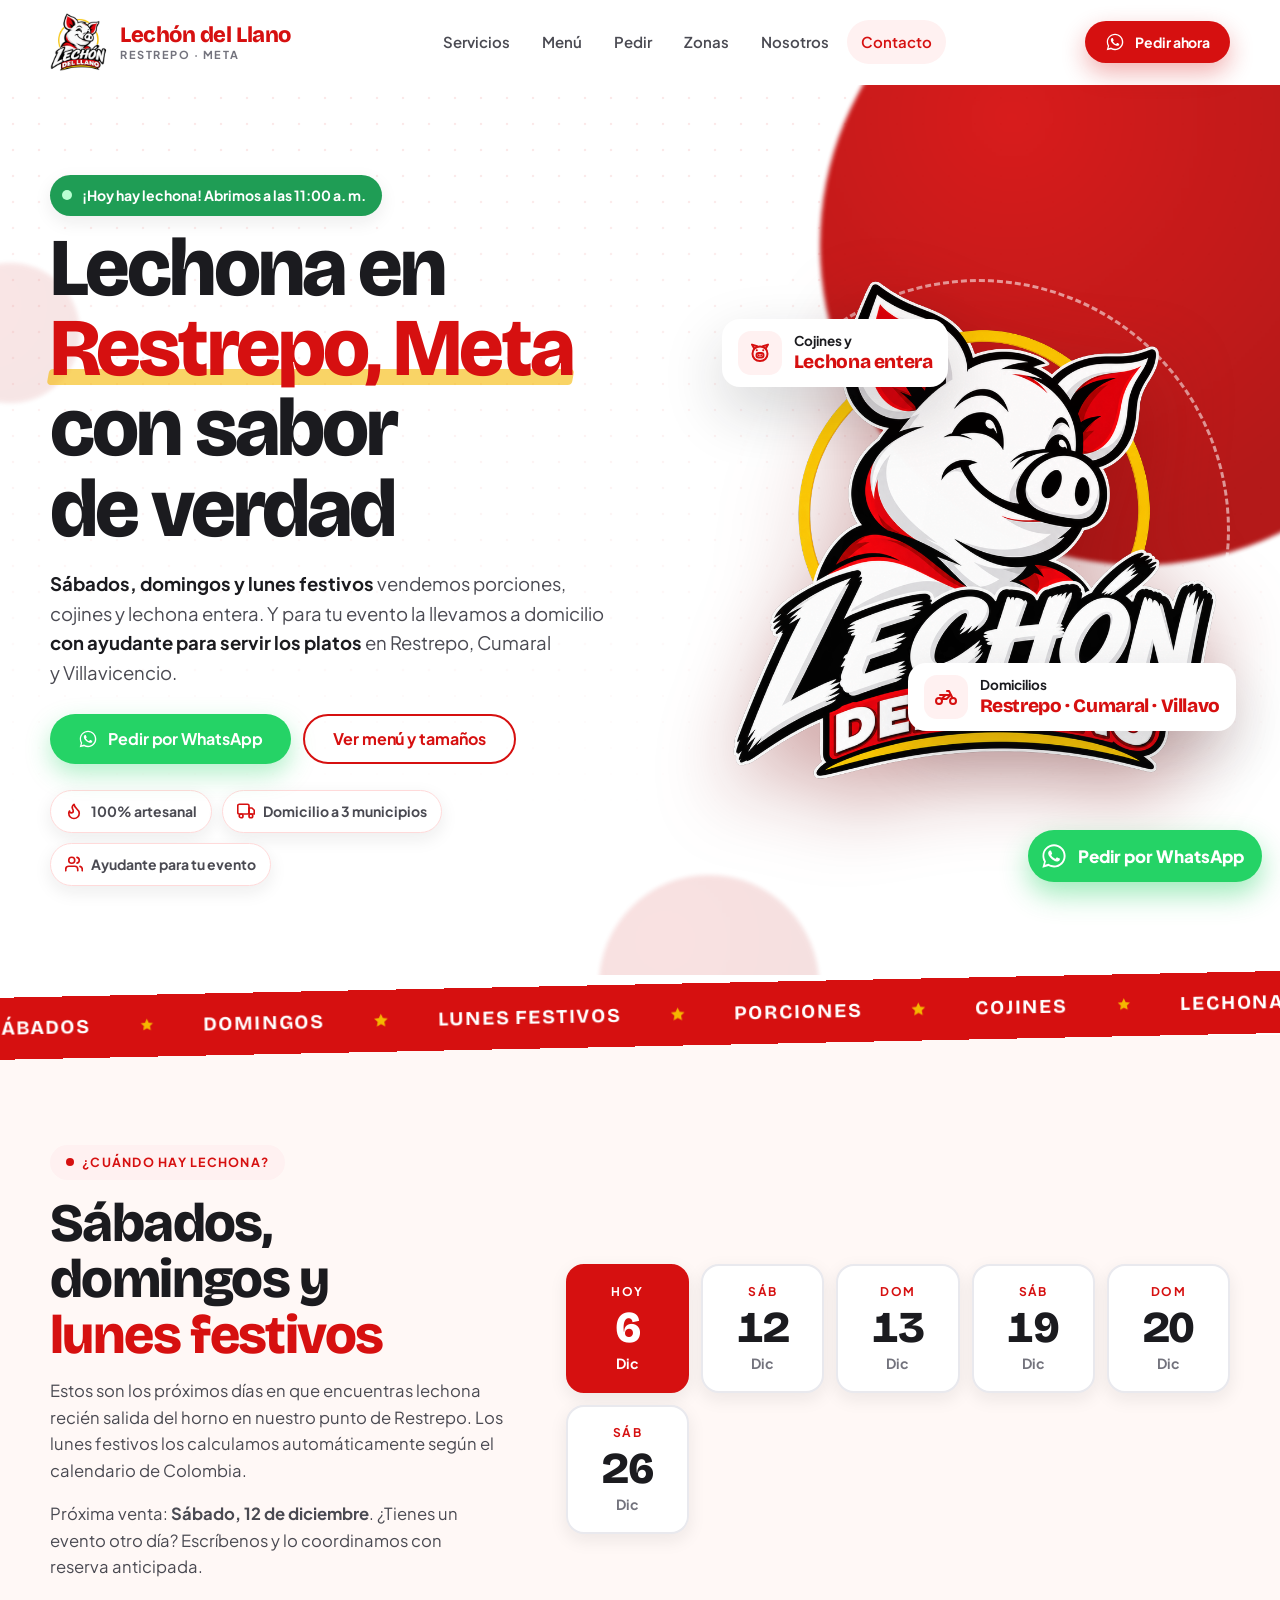
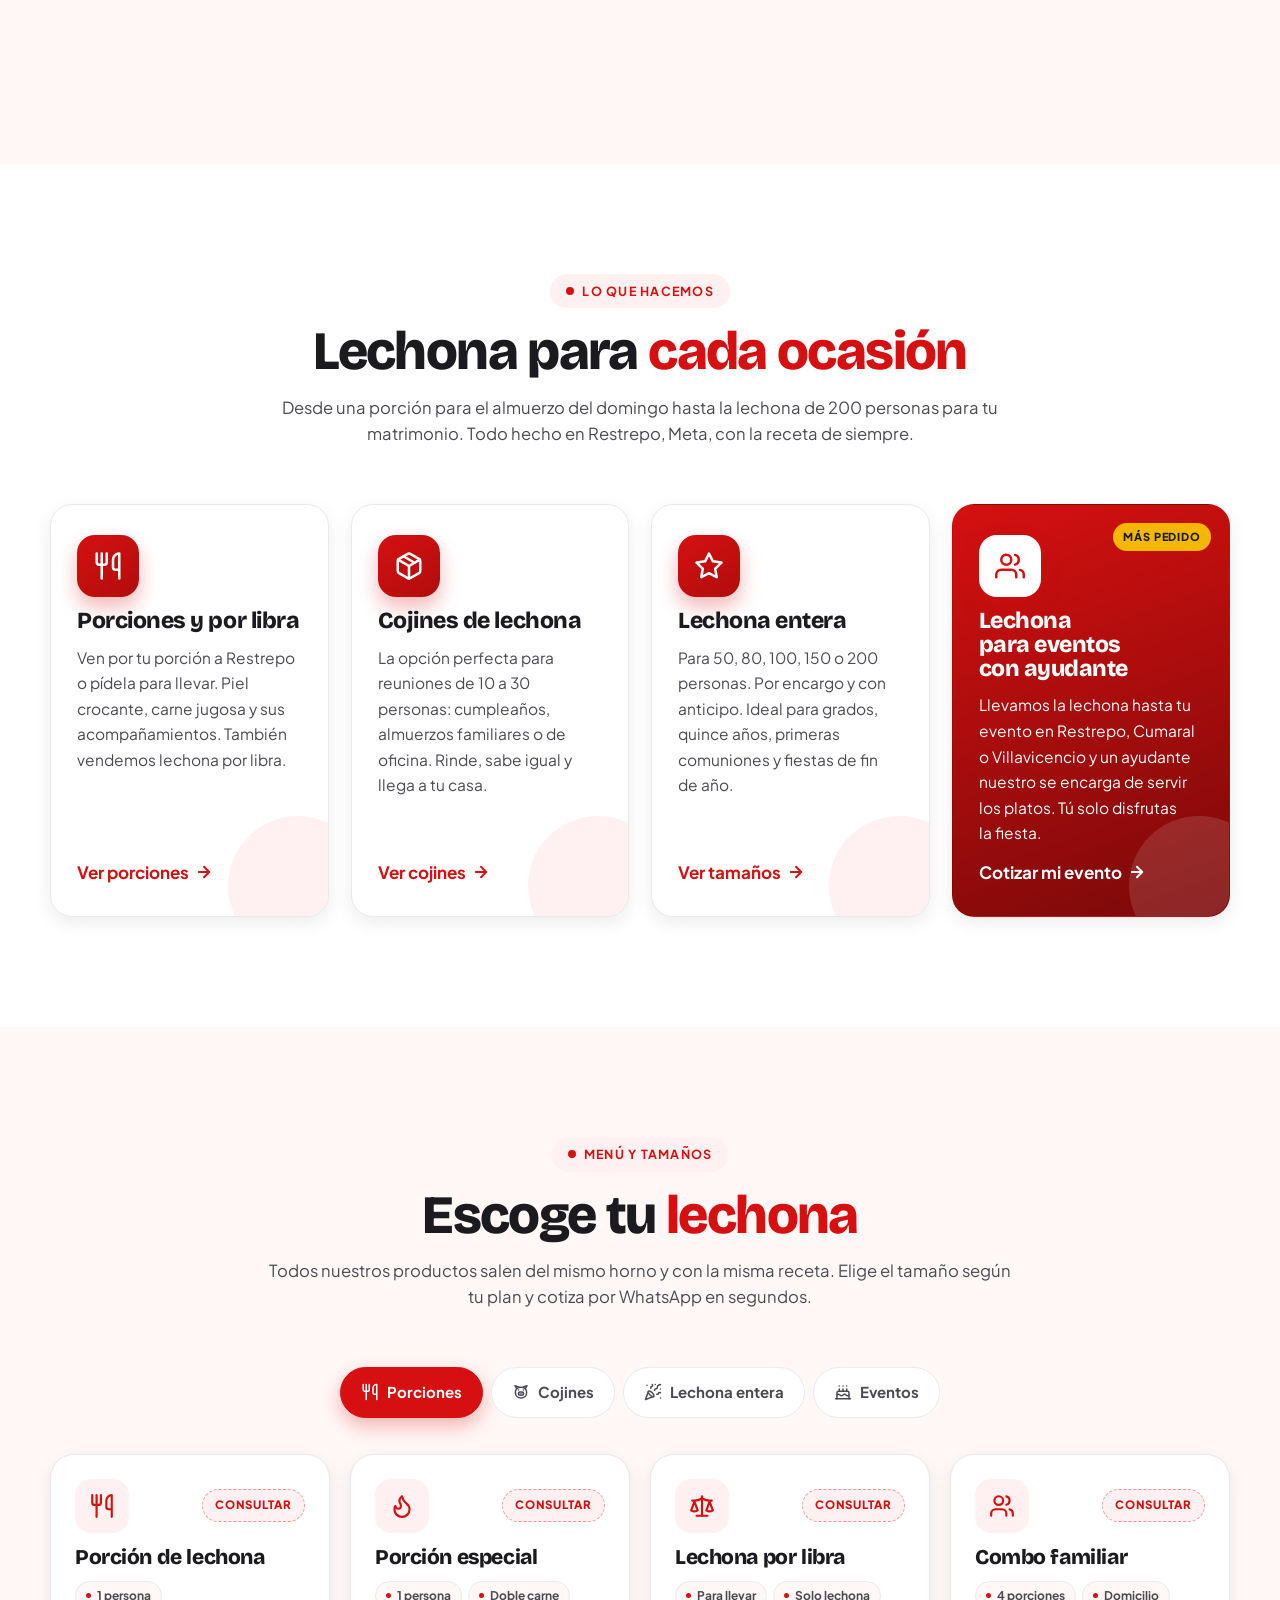
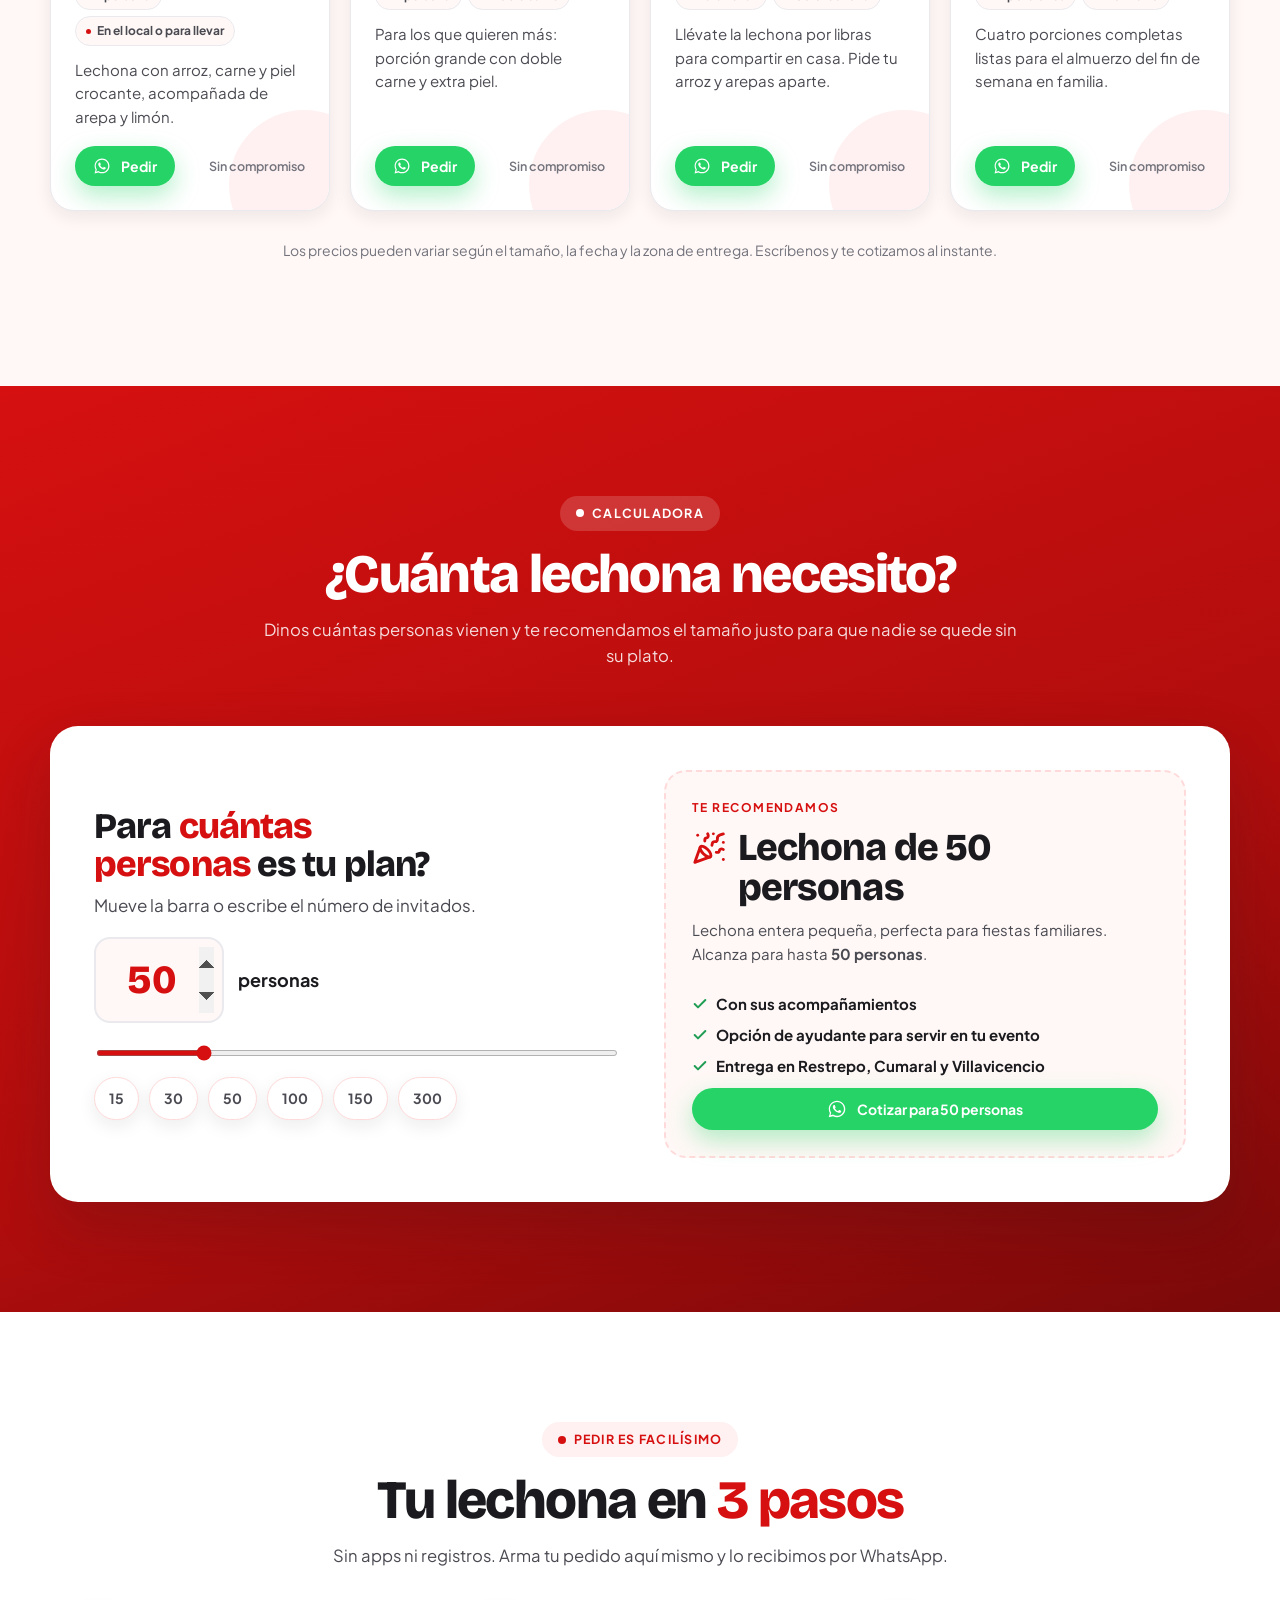
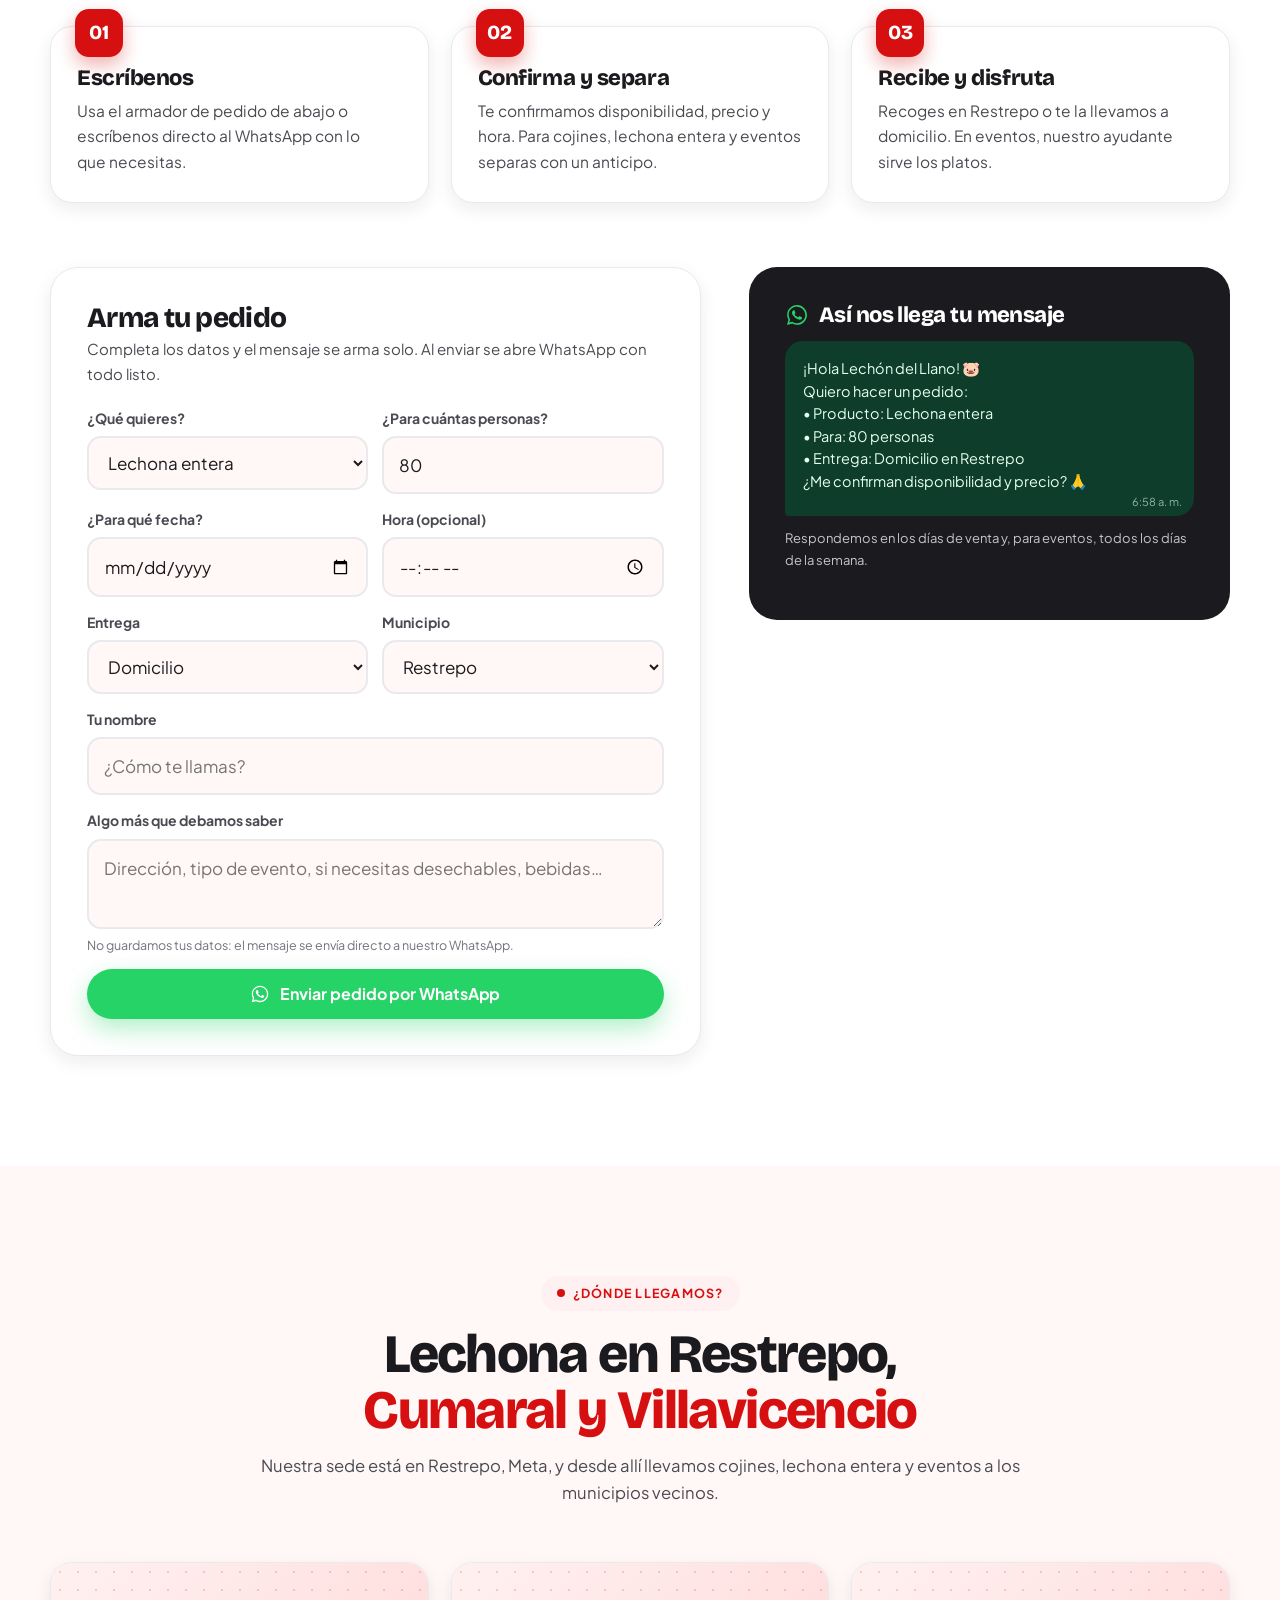
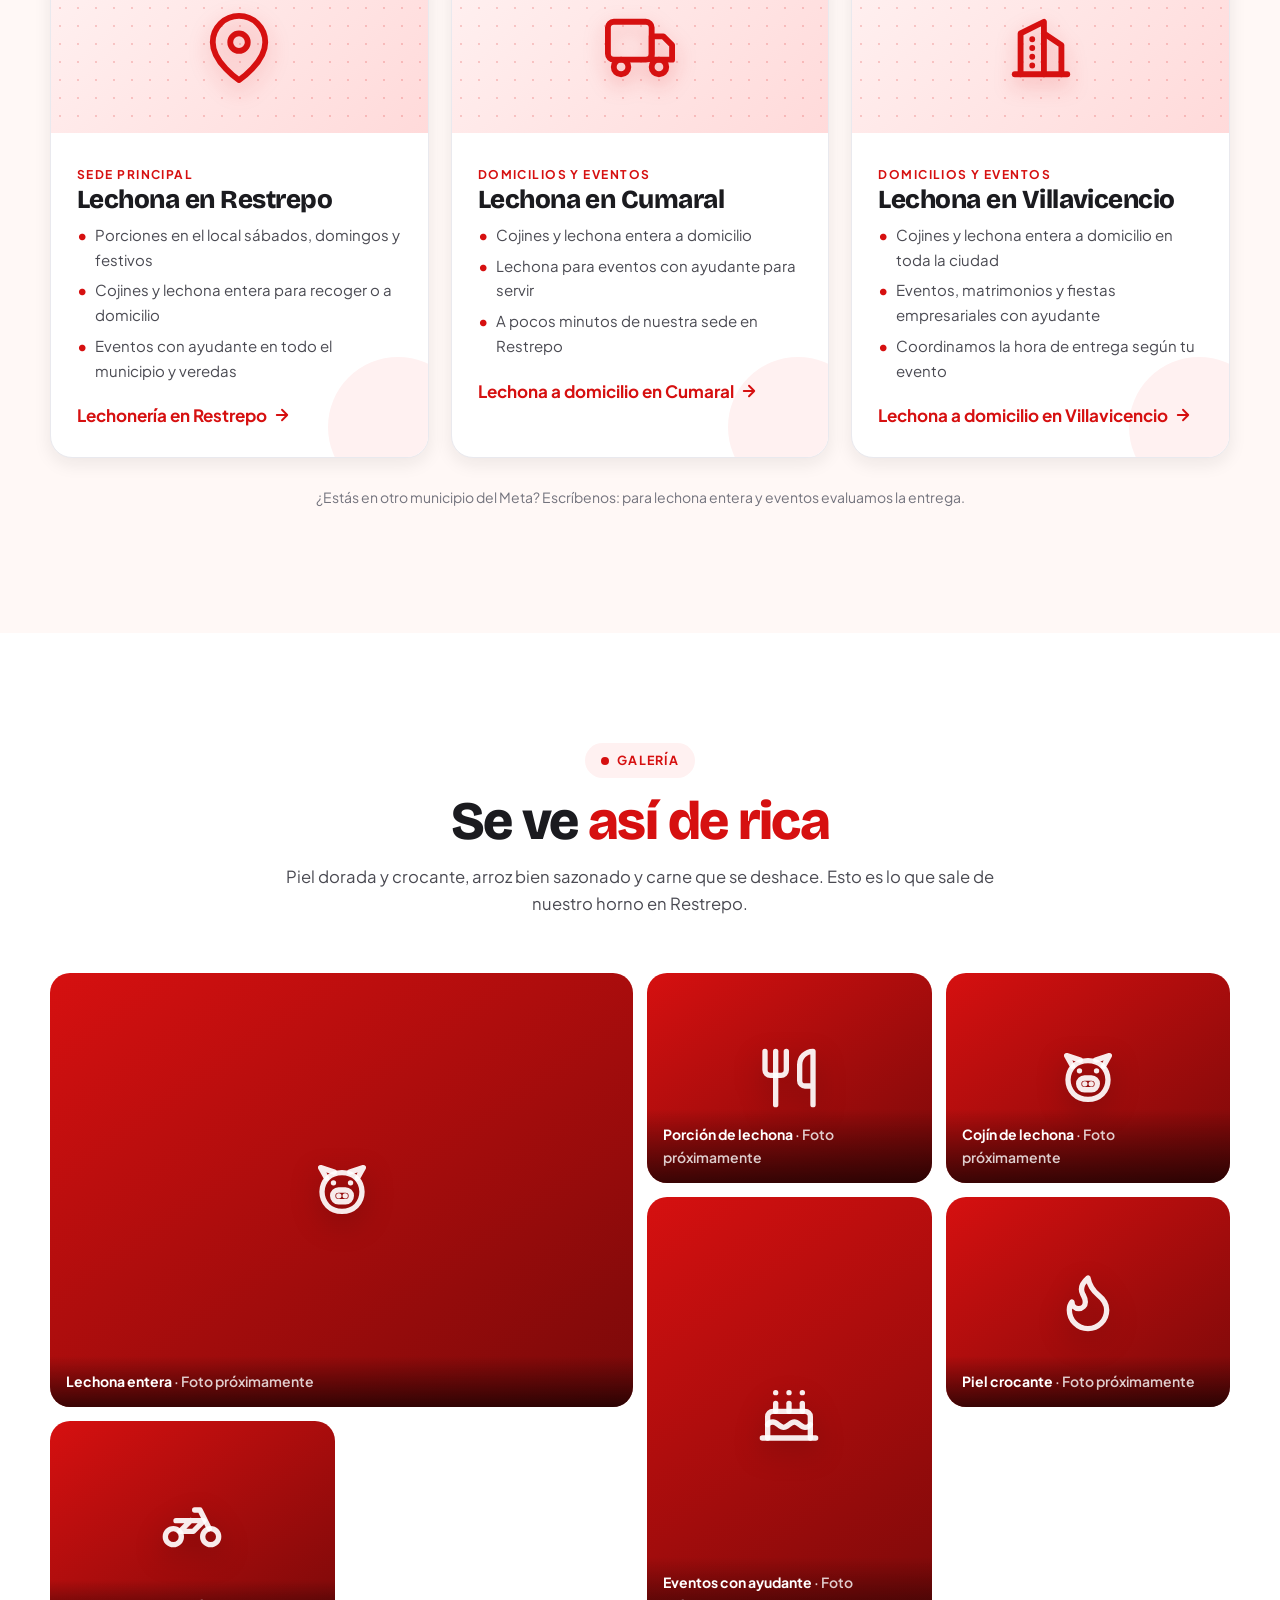
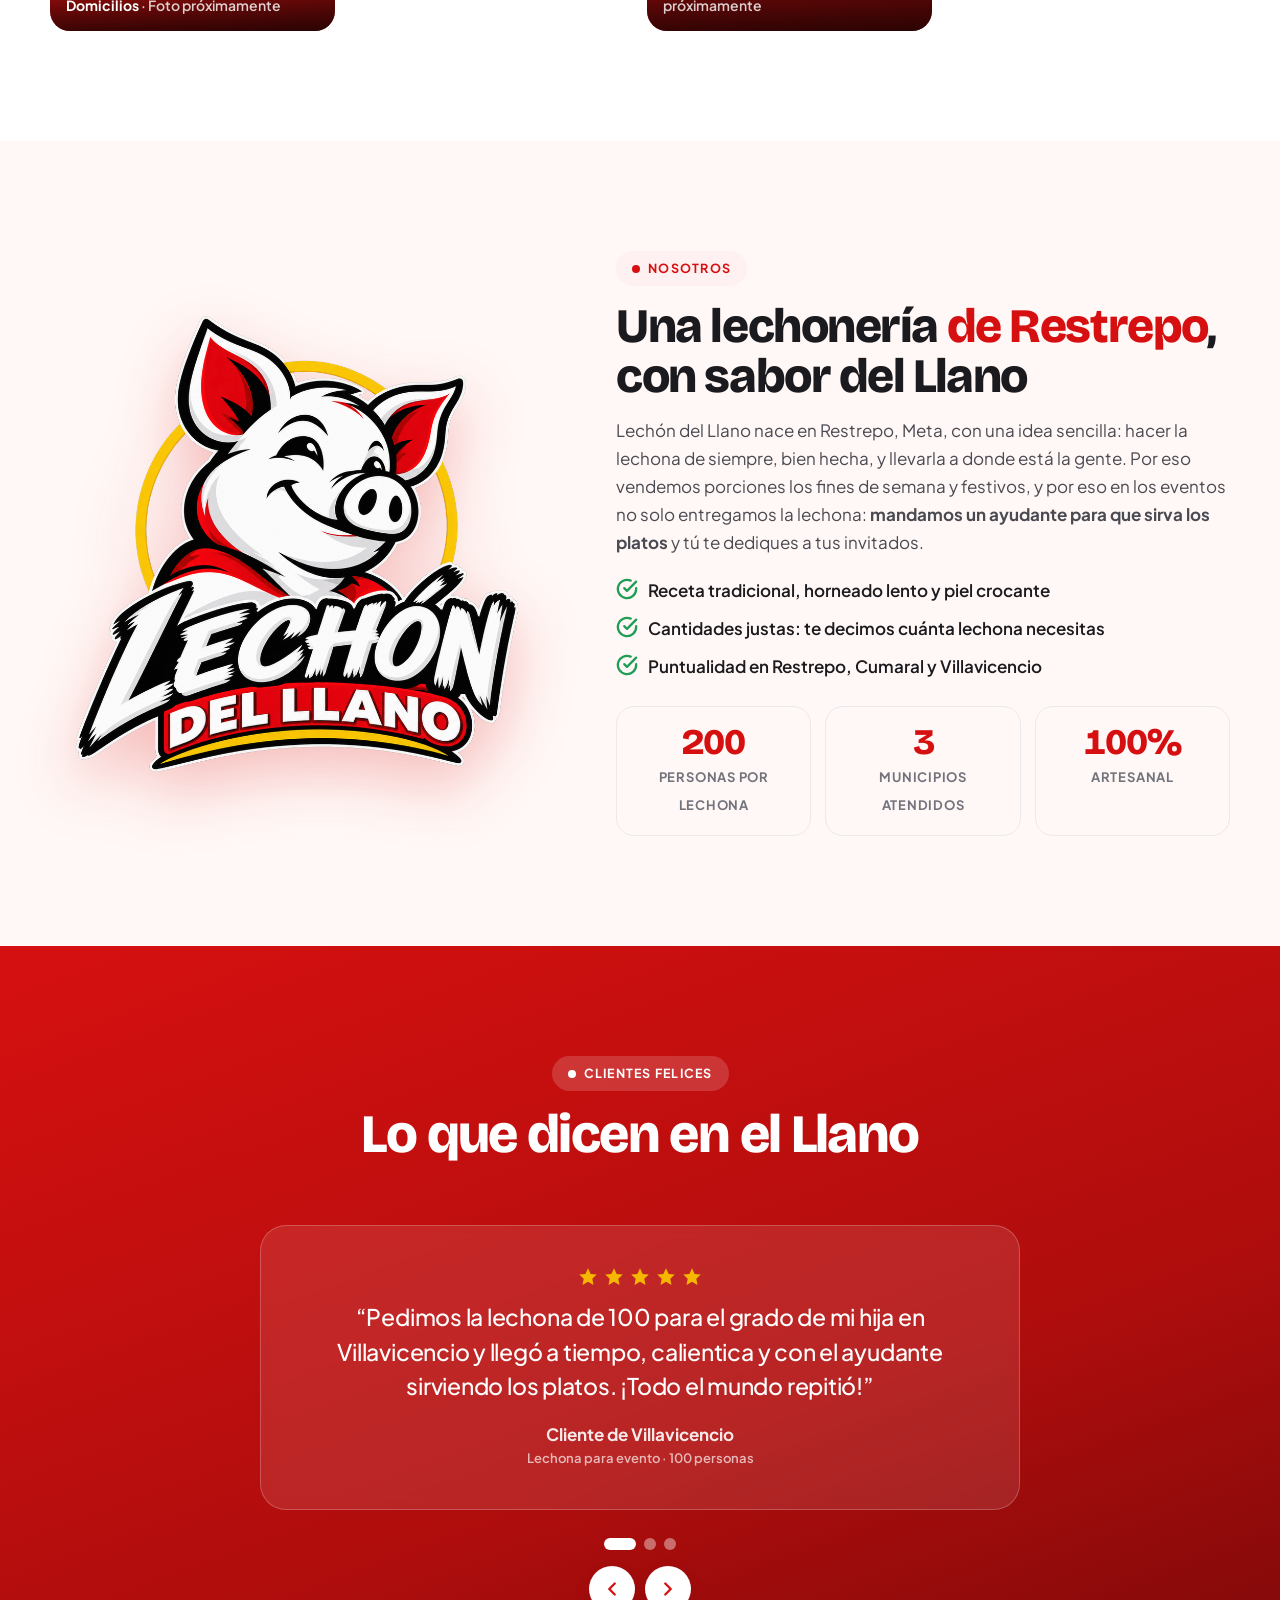
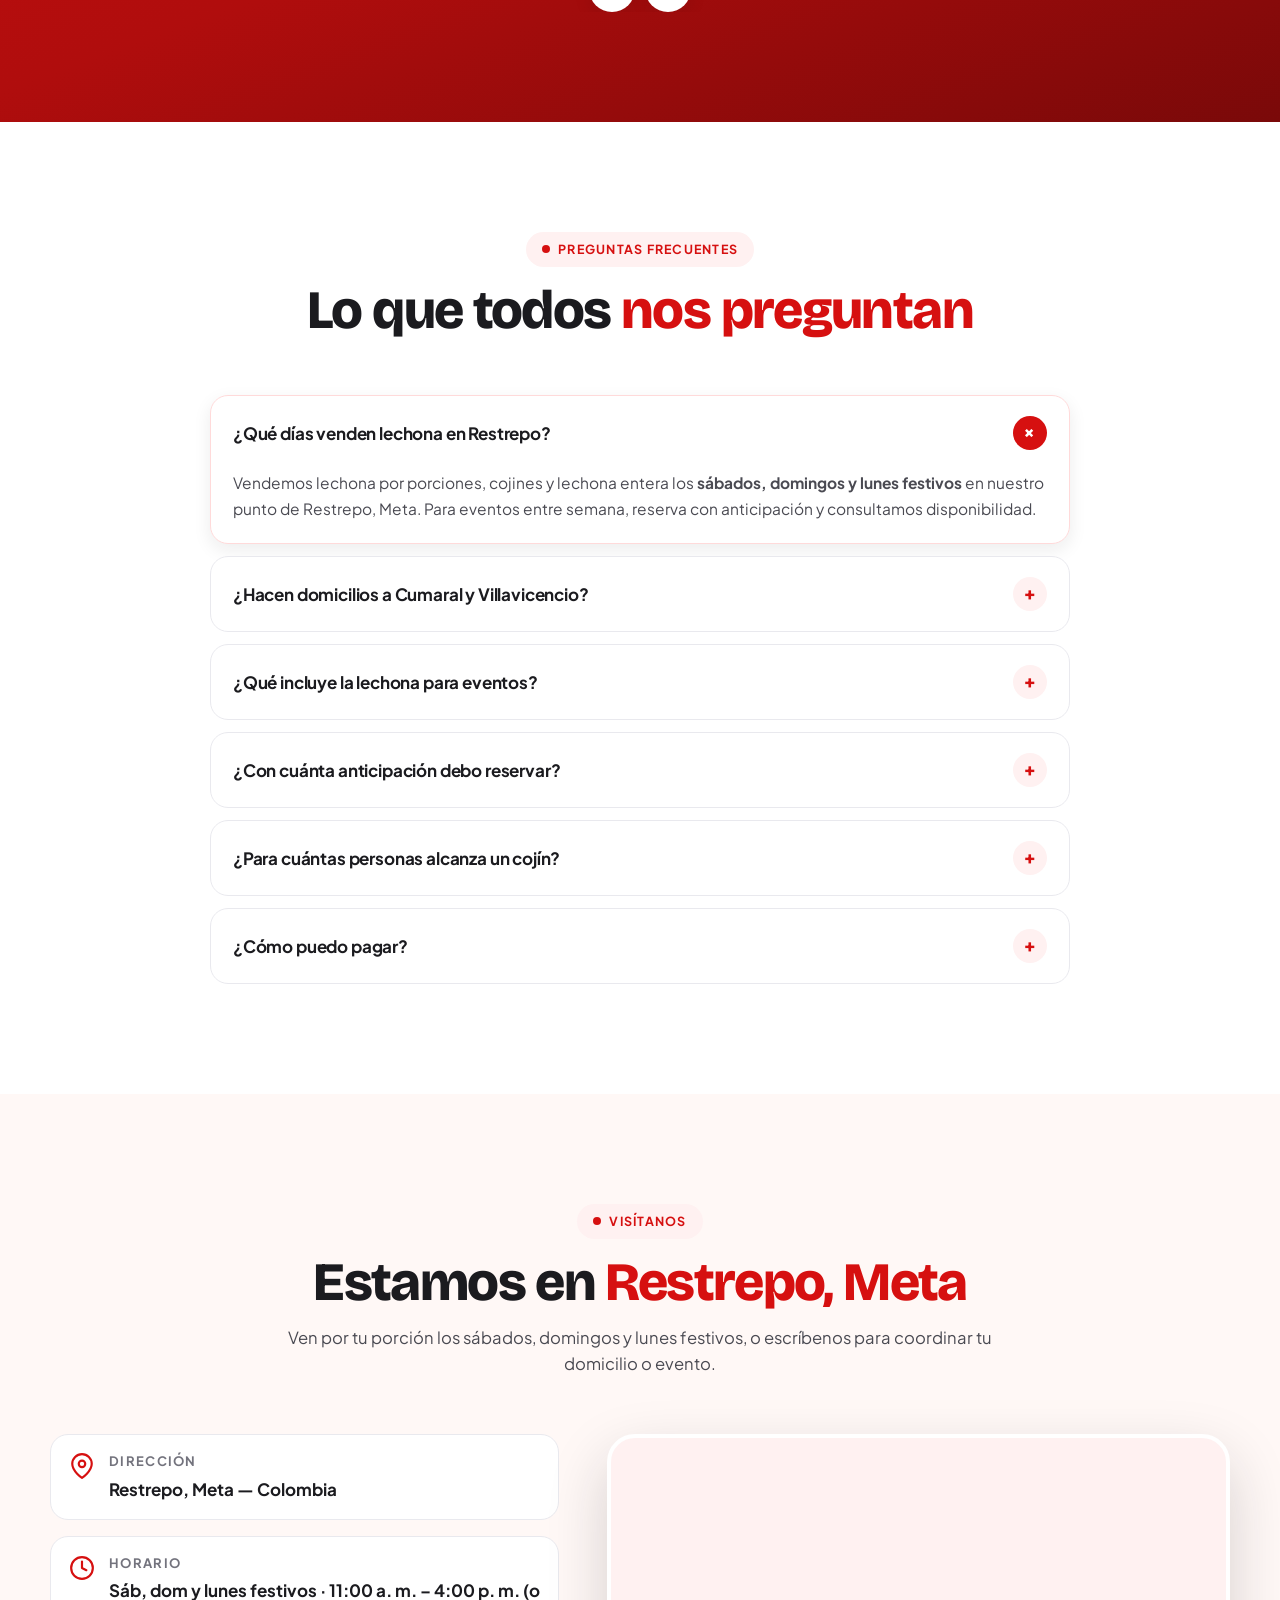
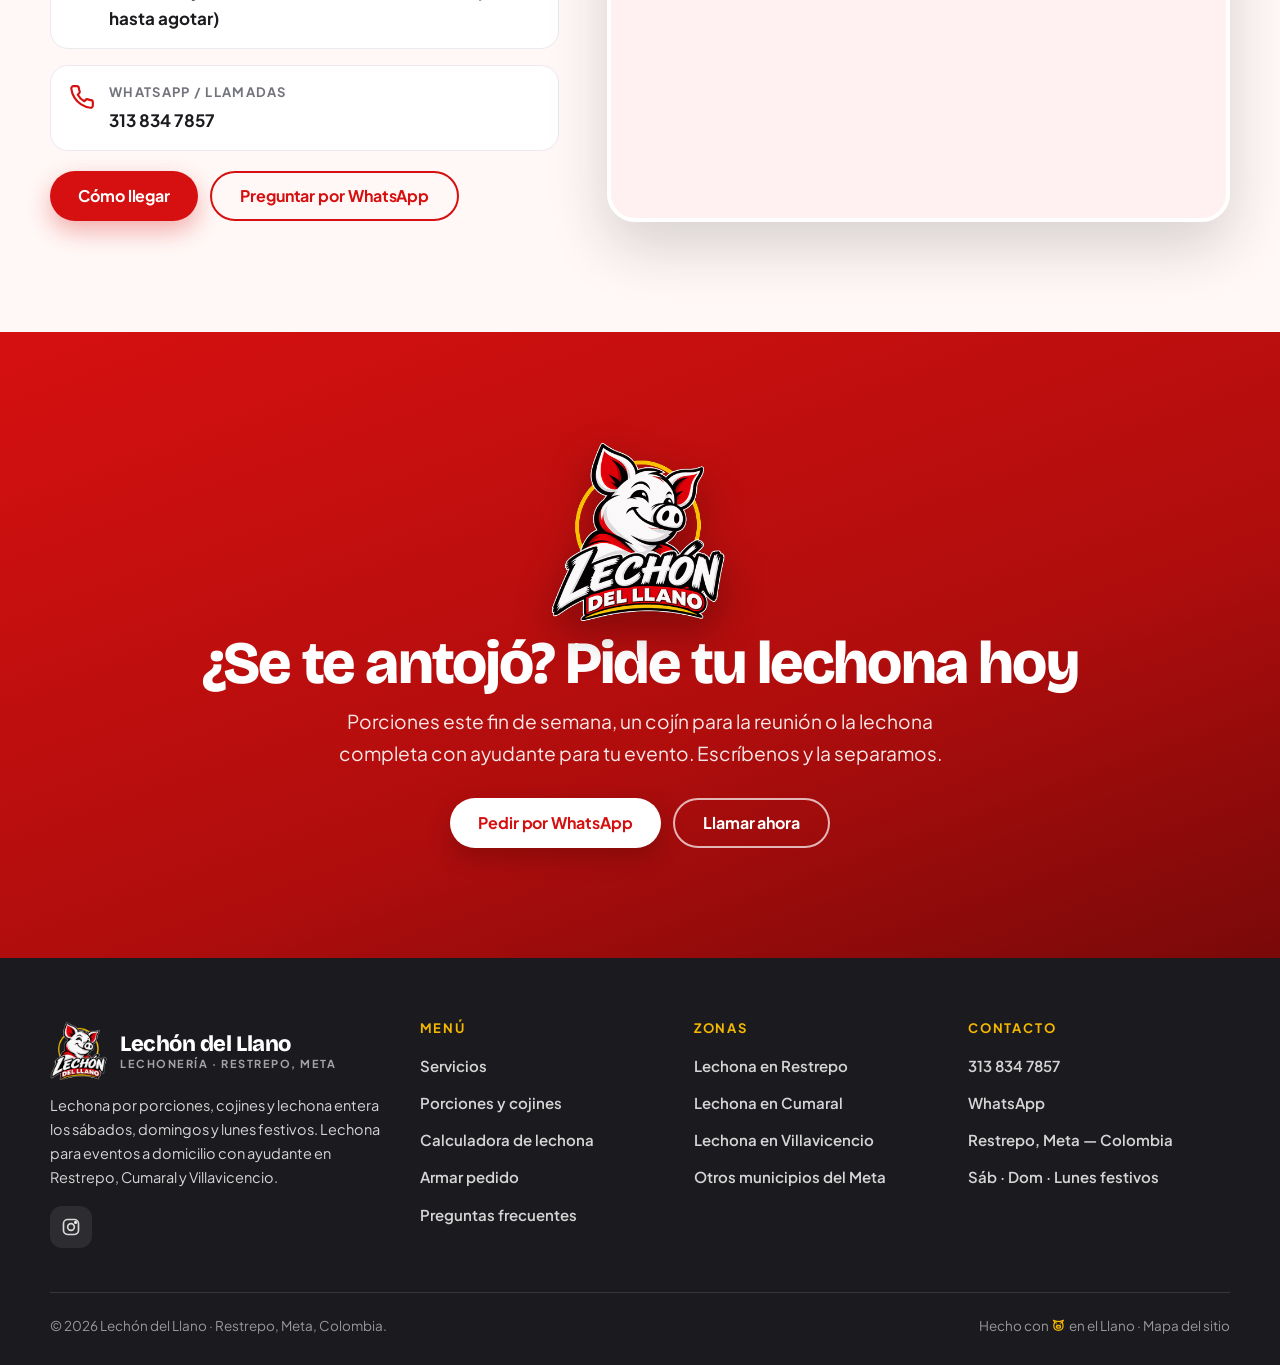
==== index.html @ 45421d12 "Sitio web Lechón del Llano listo para Railway Sitio estático con SEO local para Restrepo, Cumaral y " ====
<!DOCTYPE html>
<html lang="es-CO">
<head>
  <meta charset="UTF-8">
  <meta name="viewport" content="width=device-width, initial-scale=1">
  <title>Lechona en Restrepo, Meta | Lechón del Llano · Cojines, lechona entera y eventos</title>
  <meta name="description" content="Lechona en Restrepo, Meta: porciones, cojines y lechona entera. Sábados, domingos y lunes festivos. Lechona para eventos a domicilio con ayudante en Cumaral y Villavicencio.">
  <meta name="keywords" content="lechona Restrepo Meta, lechona en Restrepo, lechonería Restrepo, lechona Cumaral, lechona Villavicencio, lechona a domicilio Villavicencio, lechona para eventos, cojín de lechona, lechona entera, lechona fines de semana, Lechón del Llano">
  <meta name="robots" content="index, follow, max-image-preview:large">
  <meta name="author" content="Lechón del Llano">
  <meta name="theme-color" content="#d61010">
  <link rel="canonical" href="https://www.lechondelllano.com/">
  <link rel="alternate" hreflang="es-CO" href="https://www.lechondelllano.com/">
  <link rel="alternate" hreflang="x-default" href="https://www.lechondelllano.com/">

  <!-- Geo / SEO local -->
  <meta name="geo.region" content="CO-MET">
  <meta name="geo.placename" content="Restrepo, Meta, Colombia">
  <meta name="geo.position" content="4.2617;-73.5636">
  <meta name="ICBM" content="4.2617, -73.5636">

  <!-- Open Graph / Redes -->
  <meta property="og:type" content="business.business">
  <meta property="og:locale" content="es_CO">
  <meta property="og:site_name" content="Lechón del Llano">
  <meta property="og:title" content="Lechona en Restrepo, Meta | Lechón del Llano">
  <meta property="og:description" content="Porciones, cojines y lechona entera los sábados, domingos y lunes festivos. Lechona para eventos a domicilio con ayudante en Restrepo, Cumaral y Villavicencio.">
  <meta property="og:url" content="https://www.lechondelllano.com/">
  <meta property="og:image" content="https://www.lechondelllano.com/static/img/og-image.jpg">
  <meta property="og:image:width" content="1200">
  <meta property="og:image:height" content="630">
  <meta property="og:image:alt" content="Mascota de Lechón del Llano, lechonería en Restrepo, Meta">
  <meta property="business:contact_data:locality" content="Restrepo">
  <meta property="business:contact_data:region" content="Meta">
  <meta property="business:contact_data:country_name" content="Colombia">
  <meta name="twitter:card" content="summary_large_image">
  <meta name="twitter:title" content="Lechona en Restrepo, Meta | Lechón del Llano">
  <meta name="twitter:description" content="Porciones, cojines y lechona entera. Sábados, domingos y lunes festivos. Eventos a domicilio con ayudante.">
  <meta name="twitter:image" content="https://www.lechondelllano.com/static/img/og-image.jpg">

  <!-- Íconos -->
  <link rel="icon" href="static/img/favicon.ico" sizes="any">
  <link rel="icon" type="image/png" sizes="32x32" href="static/img/favicon-32.png">
  <link rel="apple-touch-icon" href="static/img/apple-touch-icon.png">
  <link rel="manifest" href="site.webmanifest">

  <!-- Fuentes -->
  <link rel="preconnect" href="https://fonts.googleapis.com">
  <link rel="preconnect" href="https://fonts.gstatic.com" crossorigin>
  <link rel="preload" as="image" href="static/img/logo.png" fetchpriority="high">
  <link href="https://fonts.googleapis.com/css2?family=Bricolage+Grotesque:opsz,wght@12..96,600..800&family=Plus+Jakarta+Sans:wght@400;500;600;700;800&display=swap" rel="stylesheet">
  <link rel="stylesheet" href="static/css/styles.css">

  <!-- Datos estructurados: negocio local -->
  <script type="application/ld+json">
  {
    "@context": "https://schema.org",
    "@graph": [
      {
        "@type": "Restaurant",
        "@id": "https://www.lechondelllano.com/#negocio",
        "name": "Lechón del Llano",
        "alternateName": "Lechonería Lechón del Llano",
        "description": "Lechonería en Restrepo, Meta. Vendemos porciones, cojines y lechona entera los sábados, domingos y lunes festivos. Lechona para eventos a domicilio con ayudante para servir en Restrepo, Cumaral y Villavicencio.",
        "url": "https://www.lechondelllano.com/",
        "telephone": "+573138347857",
        "image": "https://www.lechondelllano.com/static/img/og-image.jpg",
        "logo": "https://www.lechondelllano.com/static/img/logo.png",
        "sameAs": ["https://www.instagram.com/lechondelllano/"],
        "priceRange": "$$",
        "currenciesAccepted": "COP",
        "paymentAccepted": "Efectivo, Nequi, Daviplata, Transferencia",
        "servesCuisine": ["Lechona", "Comida colombiana", "Comida típica"],
        "address": {
          "@type": "PostalAddress",
          "streetAddress": "Restrepo",
          "addressLocality": "Restrepo",
          "addressRegion": "Meta",
          "postalCode": "501021",
          "addressCountry": "CO"
        },
        "geo": { "@type": "GeoCoordinates", "latitude": 4.2617, "longitude": -73.5636 },
        "areaServed": [
          { "@type": "City", "name": "Restrepo", "sameAs": "https://es.wikipedia.org/wiki/Restrepo_(Meta)" },
          { "@type": "City", "name": "Cumaral", "sameAs": "https://es.wikipedia.org/wiki/Cumaral" },
          { "@type": "City", "name": "Villavicencio", "sameAs": "https://es.wikipedia.org/wiki/Villavicencio" }
        ],
        "openingHoursSpecification": [
          { "@type": "OpeningHoursSpecification", "dayOfWeek": ["Saturday", "Sunday"], "opens": "11:00", "closes": "16:00" }
        ],
        "hasOfferCatalog": {
          "@type": "OfferCatalog",
          "name": "Productos y servicios",
          "itemListElement": [
            { "@type": "Offer", "itemOffered": { "@type": "Product", "name": "Porción de lechona", "description": "Porción de lechona con acompañamientos para comer en Restrepo o para llevar." } },
            { "@type": "Offer", "itemOffered": { "@type": "Product", "name": "Cojín de lechona", "description": "Cojín de lechona para 10 a 30 personas." } },
            { "@type": "Offer", "itemOffered": { "@type": "Product", "name": "Lechona entera", "description": "Lechona entera para 50 a 200 personas, por encargo." } },
            { "@type": "Offer", "itemOffered": { "@type": "Service", "name": "Lechona para eventos con ayudante", "description": "Llevamos la lechona a tu evento en Restrepo, Cumaral o Villavicencio con un ayudante que sirve los platos.", "areaServed": ["Restrepo", "Cumaral", "Villavicencio"] } },
            { "@type": "Offer", "itemOffered": { "@type": "Service", "name": "Domicilio de lechona", "description": "Entrega a domicilio en Restrepo, Cumaral y Villavicencio." } }
          ]
        },
        "hasMenu": {
          "@type": "Menu",
          "name": "Menú Lechón del Llano",
          "hasMenuSection": [
            { "@type": "MenuSection", "name": "Porciones", "hasMenuItem": [
              { "@type": "MenuItem", "name": "Porción de lechona" },
              { "@type": "MenuItem", "name": "Porción especial" },
              { "@type": "MenuItem", "name": "Lechona por libra" }
            ] },
            { "@type": "MenuSection", "name": "Cojines", "hasMenuItem": [
              { "@type": "MenuItem", "name": "Cojín pequeño (10–15 personas)" },
              { "@type": "MenuItem", "name": "Cojín mediano (16–22 personas)" },
              { "@type": "MenuItem", "name": "Cojín grande (23–30 personas)" }
            ] },
            { "@type": "MenuSection", "name": "Lechona entera", "hasMenuItem": [
              { "@type": "MenuItem", "name": "Lechona de 50 personas" },
              { "@type": "MenuItem", "name": "Lechona de 80 personas" },
              { "@type": "MenuItem", "name": "Lechona de 100 personas" },
              { "@type": "MenuItem", "name": "Lechona de 150 personas" },
              { "@type": "MenuItem", "name": "Lechona de 200 personas" }
            ] }
          ]
        },
        "potentialAction": {
          "@type": "OrderAction",
          "target": "https://wa.me/573138347857",
          "deliveryMethod": ["http://purl.org/goodrelations/v1#DeliveryModeOwnFleet", "http://purl.org/goodrelations/v1#DeliveryModePickUp"]
        }
      },
      {
        "@type": "WebSite",
        "@id": "https://www.lechondelllano.com/#sitio",
        "url": "https://www.lechondelllano.com/",
        "name": "Lechón del Llano",
        "inLanguage": "es-CO",
        "publisher": { "@id": "https://www.lechondelllano.com/#negocio" }
      },
      {
        "@type": "FAQPage",
        "@id": "https://www.lechondelllano.com/#faq",
        "mainEntity": [
          { "@type": "Question", "name": "¿Qué días venden lechona en Restrepo?", "acceptedAnswer": { "@type": "Answer", "text": "Vendemos lechona por porciones, cojines y lechona entera los sábados, domingos y lunes festivos en nuestro punto de Restrepo, Meta. Para eventos entre semana, reserva con anticipación y consultamos disponibilidad." } },
          { "@type": "Question", "name": "¿Hacen domicilios a Cumaral y Villavicencio?", "acceptedAnswer": { "@type": "Answer", "text": "Sí. Llevamos cojines y lechona entera a domicilio en Restrepo, Cumaral y Villavicencio. El costo del domicilio depende de la zona y se confirma por WhatsApp." } },
          { "@type": "Question", "name": "¿Qué incluye la lechona para eventos?", "acceptedAnswer": { "@type": "Answer", "text": "La lechona para eventos incluye la lechona del tamaño que necesites, sus acompañamientos, el transporte hasta el lugar del evento y un ayudante que se encarga de servir los platos a tus invitados." } },
          { "@type": "Question", "name": "¿Con cuánta anticipación debo reservar?", "acceptedAnswer": { "@type": "Answer", "text": "Para cojines recomendamos 2 a 3 días de anticipación y para lechona entera o eventos al menos una semana, especialmente en diciembre, Semana Santa y puentes festivos." } },
          { "@type": "Question", "name": "¿Para cuántas personas alcanza un cojín de lechona?", "acceptedAnswer": { "@type": "Answer", "text": "Nuestros cojines rinden entre 10 y 30 personas según el tamaño. Usa la calculadora de la página para saber qué tamaño te conviene." } },
          { "@type": "Question", "name": "¿Cómo puedo pagar?", "acceptedAnswer": { "@type": "Answer", "text": "Recibimos efectivo, Nequi, Daviplata y transferencia bancaria. Para lechona entera y eventos se separa con un anticipo y el saldo se paga al momento de la entrega." } }
        ]
      }
    ]
  }
  </script>
</head>
<body>
  <!-- Sprite de iconos SVG (trazos estilo Lucide/Tabler). Uso: <svg><use href="#i-nombre"></use></svg> -->
  <svg xmlns="http://www.w3.org/2000/svg" style="display:none" aria-hidden="true" focusable="false">
    <symbol id="i-wa" viewBox="0 0 24 24" fill="currentColor" stroke="none"><path d="M12.04 2C6.58 2 2.13 6.45 2.13 11.91c0 1.75.46 3.45 1.32 4.95L2.05 22l5.25-1.38a9.9 9.9 0 0 0 4.74 1.21c5.46 0 9.91-4.45 9.91-9.91S17.5 2 12.04 2m0 1.67c4.56 0 8.24 3.69 8.24 8.24 0 4.56-3.68 8.24-8.24 8.24-1.56 0-3.06-.43-4.37-1.25l-.3-.18-3.12.82.83-3.04-.2-.31a8.2 8.2 0 0 1-1.26-4.38c0-4.55 3.68-8.24 8.42-8.24M8.53 7.33c-.16 0-.43.06-.66.31-.22.25-.87.86-.87 2.07 0 1.22.89 2.39 1 2.56.14.17 1.76 2.67 4.25 3.73.59.27 1.05.42 1.41.53.59.19 1.13.16 1.56.1.48-.07 1.46-.6 1.67-1.18.21-.58.21-1.07.15-1.18-.07-.1-.23-.16-.48-.27-.25-.14-1.47-.74-1.69-.82-.23-.08-.37-.12-.56.12-.16.25-.64.81-.78.97-.15.17-.29.19-.53.07-.26-.13-1.06-.39-2-1.23-.74-.66-1.23-1.47-1.38-1.72-.12-.24-.01-.39.11-.5.11-.11.27-.29.37-.44.13-.14.17-.25.25-.41.08-.17.04-.31-.02-.43-.06-.11-.56-1.35-.77-1.84-.2-.48-.4-.42-.56-.43-.14 0-.3-.01-.47-.01"/></symbol>
    <symbol id="i-cerdo" viewBox="0 0 24 24" fill="none" stroke="currentColor" stroke-width="2" stroke-linecap="round" stroke-linejoin="round"><path d="M6.2 7.6 4 3.6l5.1 1.7"/><path d="M17.8 7.6 20 3.6l-5.1 1.7"/><path d="M12 5.5c-4.4 0-7.5 3-7.5 7.2S7.6 20 12 20s7.5-3.1 7.5-7.3S16.4 5.5 12 5.5Z"/><rect x="8.5" y="12" width="7" height="4.4" rx="2.2"/><path d="M10.8 14.2h.01M13.2 14.2h.01"/><path d="M8.8 9.3h.01M15.2 9.3h.01"/></symbol>
    <symbol id="i-plato" viewBox="0 0 24 24" fill="none" stroke="currentColor" stroke-width="2" stroke-linecap="round" stroke-linejoin="round"><path d="M3 2v7c0 1.1.9 2 2 2h4a2 2 0 0 0 2-2V2"/><path d="M7 2v20"/><path d="M21 15V2a5 5 0 0 0-5 5v6c0 1.1.9 2 2 2h3Zm0 0v7"/></symbol>
    <symbol id="i-fiesta" viewBox="0 0 24 24" fill="none" stroke="currentColor" stroke-width="2" stroke-linecap="round" stroke-linejoin="round"><path d="M5.8 11.3 2 22l10.7-3.79"/><path d="M4 3h.01"/><path d="M22 8h.01"/><path d="M15 2h.01"/><path d="M22 20h.01"/><path d="m22 2-2.24.75a2.9 2.9 0 0 0-1.96 3.12c.1.86-.57 1.63-1.45 1.63h-.38c-.86 0-1.6.6-1.76 1.44L14 10"/><path d="m22 13-.82-.33c-.86-.34-1.82.2-1.98 1.11c-.11.7-.72 1.22-1.43 1.22H17"/><path d="m11 2 .33.82c.34.86-.2 1.82-1.11 1.98C9.52 4.9 9 5.52 9 6.23V7"/><path d="M11 13c1.93 1.93 2.83 4.17 2 5-.83.83-3.07-.07-5-2-1.93-1.93-2.83-4.17-2-5 .83-.83 3.07.07 5 2Z"/></symbol>
    <symbol id="i-brillo" viewBox="0 0 24 24" fill="none" stroke="currentColor" stroke-width="2" stroke-linecap="round" stroke-linejoin="round"><path d="m12 3-1.912 5.813a2 2 0 0 1-1.275 1.275L3 12l5.813 1.912a2 2 0 0 1 1.275 1.275L12 21l1.912-5.813a2 2 0 0 1 1.275-1.275L21 12l-5.813-1.912a2 2 0 0 1-1.275-1.275L12 3Z"/><path d="M5 3v4"/><path d="M19 17v4"/><path d="M3 5h4"/><path d="M17 19h4"/></symbol>
    <symbol id="i-trofeo" viewBox="0 0 24 24" fill="none" stroke="currentColor" stroke-width="2" stroke-linecap="round" stroke-linejoin="round"><path d="M6 9H4.5a2.5 2.5 0 0 1 0-5H6"/><path d="M18 9h1.5a2.5 2.5 0 0 0 0-5H18"/><path d="M4 22h16"/><path d="M10 14.66V17c0 .55-.47.98-.97 1.21C7.85 18.75 7 20.24 7 22"/><path d="M14 14.66V17c0 .55.47.98.97 1.21C16.15 18.75 17 20.24 17 22"/><path d="M18 2H6v7a6 6 0 0 0 12 0V2Z"/></symbol>
    <symbol id="i-torta" viewBox="0 0 24 24" fill="none" stroke="currentColor" stroke-width="2" stroke-linecap="round" stroke-linejoin="round"><path d="M20 21v-8a2 2 0 0 0-2-2H6a2 2 0 0 0-2 2v8"/><path d="M4 16s.5-1 2-1 2.5 2 4 2 2.5-2 4-2 2.5 2 4 2 2-1 2-1"/><path d="M2 21h20"/><path d="M7 8v3"/><path d="M12 8v3"/><path d="M17 8v3"/><path d="M7 4h.01"/><path d="M12 4h.01"/><path d="M17 4h.01"/></symbol>
    <symbol id="i-fuego" viewBox="0 0 24 24" fill="none" stroke="currentColor" stroke-width="2" stroke-linecap="round" stroke-linejoin="round"><path d="M8.5 14.5A2.5 2.5 0 0 0 11 12c0-1.38-.5-2-1-3-1.072-2.143-.224-4.054 2-6 .5 2.5 2 4.9 4 6.5 2 1.6 3 3.5 3 5.5a7 7 0 1 1-14 0c0-1.153.433-2.294 1-3a2.5 2.5 0 0 0 2.5 2.5z"/></symbol>
    <symbol id="i-balanza" viewBox="0 0 24 24" fill="none" stroke="currentColor" stroke-width="2" stroke-linecap="round" stroke-linejoin="round"><path d="m16 16 3-8 3 8c-.87.65-1.92 1-3 1s-2.13-.35-3-1Z"/><path d="m2 16 3-8 3 8c-.87.65-1.92 1-3 1s-2.13-.35-3-1Z"/><path d="M7 21h10"/><path d="M12 3v18"/><path d="M3 7h2c2 0 5-1 7-2 2 1 5 2 7 2h2"/></symbol>
    <symbol id="i-familia" viewBox="0 0 24 24" fill="none" stroke="currentColor" stroke-width="2" stroke-linecap="round" stroke-linejoin="round"><path d="M16 21v-2a4 4 0 0 0-4-4H6a4 4 0 0 0-4 4v2"/><circle cx="9" cy="7" r="4"/><path d="M22 21v-2a4 4 0 0 0-3-3.87"/><path d="M16 3.13a4 4 0 0 1 0 7.75"/></symbol>
    <symbol id="i-bebida" viewBox="0 0 24 24" fill="none" stroke="currentColor" stroke-width="2" stroke-linecap="round" stroke-linejoin="round"><path d="m6 8 1.75 12.28a2 2 0 0 0 2 1.72h4.54a2 2 0 0 0 2-1.72L18 8"/><path d="M5 8h14"/><path d="M7 15a6.47 6.47 0 0 1 5 0 6.47 6.47 0 0 0 5 0"/><path d="m12 8 1-6h2"/></symbol>
    <symbol id="i-empresa" viewBox="0 0 24 24" fill="none" stroke="currentColor" stroke-width="2" stroke-linecap="round" stroke-linejoin="round"><path d="M6 22V4a2 2 0 0 1 2-2h8a2 2 0 0 1 2 2v18Z"/><path d="M6 12H4a2 2 0 0 0-2 2v6a2 2 0 0 0 2 2h2"/><path d="M18 9h2a2 2 0 0 1 2 2v9a2 2 0 0 1-2 2h-2"/><path d="M10 6h4"/><path d="M10 10h4"/><path d="M10 14h4"/><path d="M10 18h4"/></symbol>
    <symbol id="i-moto" viewBox="0 0 24 24" fill="none" stroke="currentColor" stroke-width="2" stroke-linecap="round" stroke-linejoin="round"><circle cx="5" cy="16" r="3"/><circle cx="19" cy="16" r="3"/><path d="M7.5 14h5l4-4H6m1.5 4 4-4"/><path d="M13 6h2l1.5 3 2 4"/></symbol>
    <symbol id="i-estrella" viewBox="0 0 24 24" fill="currentColor"><path d="M12 2.5l2.9 6.1 6.7.8-4.9 4.6 1.3 6.6L12 17.3l-6 3.3 1.3-6.6L2.4 9.4l6.7-.8z"/></symbol>
    <symbol id="i-check" viewBox="0 0 24 24" fill="none" stroke="currentColor" stroke-width="2.5" stroke-linecap="round" stroke-linejoin="round"><path d="M20 6 9 17l-5-5"/></symbol>
  </svg>

  <!-- ================= HEADER ================= -->
  <header class="header">
    <div class="container header__inner">
      <a class="brand" href="#inicio" aria-label="Lechón del Llano – inicio">
        <img src="static/img/logo-sm.png" width="58" height="58" alt="Logo de Lechón del Llano, lechonería en Restrepo, Meta">
        <span>Lechón del Llano<small>Restrepo · Meta</small></span>
      </a>
      <nav class="nav" aria-label="Navegación principal">
        <a href="#servicios">Servicios</a>
        <a href="#menu">Menú</a>
        <a href="#pedir">Pedir</a>
        <a href="#zonas">Zonas</a>
        <a href="#nosotros">Nosotros</a>
        <a href="#ubicacion">Contacto</a>
      </nav>
      <div class="header__cta">
        <a class="btn btn--primary btn--sm" data-wa="¡Hola Lechón del Llano! 🐷 Quiero hacer un pedido." href="https://wa.me/573138347857">
          <svg viewBox="0 0 24 24" fill="currentColor" aria-hidden="true"><path d="M12.04 2C6.58 2 2.13 6.45 2.13 11.91c0 1.75.46 3.45 1.32 4.95L2.05 22l5.25-1.38a9.9 9.9 0 0 0 4.74 1.21c5.46 0 9.91-4.45 9.91-9.91S17.5 2 12.04 2m0 1.67c4.56 0 8.24 3.69 8.24 8.24 0 4.56-3.68 8.24-8.24 8.24-1.56 0-3.06-.43-4.37-1.25l-.3-.18-3.12.82.83-3.04-.2-.31a8.2 8.2 0 0 1-1.26-4.38c0-4.55 3.68-8.24 8.42-8.24M8.53 7.33c-.16 0-.43.06-.66.31-.22.25-.87.86-.87 2.07 0 1.22.89 2.39 1 2.56.14.17 1.76 2.67 4.25 3.73.59.27 1.05.42 1.41.53.59.19 1.13.16 1.56.1.48-.07 1.46-.6 1.67-1.18.21-.58.21-1.07.15-1.18-.07-.1-.23-.16-.48-.27-.25-.14-1.47-.74-1.69-.82-.23-.08-.37-.12-.56.12-.16.25-.64.81-.78.97-.15.17-.29.19-.53.07-.26-.13-1.06-.39-2-1.23-.74-.66-1.23-1.47-1.38-1.72-.12-.24-.01-.39.11-.5.11-.11.27-.29.37-.44.13-.14.17-.25.25-.41.08-.17.04-.31-.02-.43-.06-.11-.56-1.35-.77-1.84-.2-.48-.4-.42-.56-.43-.14 0-.3-.01-.47-.01"/></svg>
          Pedir ahora
        </a>
        <button class="nav-toggle" aria-label="Abrir menú" aria-expanded="false" aria-controls="nav"><span></span><span></span><span></span></button>
      </div>
    </div>
  </header>

  <main id="inicio">

    <!-- ================= HERO ================= -->
    <section class="hero" aria-labelledby="titulo-principal">
      <div class="hero__blob hero__blob--1"></div>
      <div class="hero__blob hero__blob--2"></div>
      <div class="hero__blob hero__blob--3"></div>
      <div class="container hero__grid">
        <div class="hero__text">
          <div class="status" data-status><span class="status__dot"></span><span data-status-text>Sábados, domingos y lunes festivos</span></div>
          <h1 id="titulo-principal">Lechona en <span class="accent">Restrepo, Meta</span> con sabor de verdad</h1>
          <p class="hero__lead">
            <strong>Sábados, domingos y lunes festivos</strong> vendemos porciones, cojines y lechona entera.
            Y para tu evento la llevamos a domicilio <strong>con ayudante para servir los platos</strong>
            en Restrepo, Cumaral y Villavicencio.
          </p>
          <p class="hero__lead" data-aviso-festivo hidden><svg class="icon icon-inline" aria-hidden="true"><use href="#i-fiesta"></use></svg> <strong>Lunes festivo</strong> también hay lechona. ¡Sepárala con tiempo!</p>
          <div class="hero__actions">
            <a class="btn btn--wa" data-wa="¡Hola Lechón del Llano! 🐷 Quiero hacer un pedido de lechona." href="https://wa.me/573138347857">
              <svg viewBox="0 0 24 24" fill="currentColor" aria-hidden="true"><path d="M12.04 2C6.58 2 2.13 6.45 2.13 11.91c0 1.75.46 3.45 1.32 4.95L2.05 22l5.25-1.38a9.9 9.9 0 0 0 4.74 1.21c5.46 0 9.91-4.45 9.91-9.91S17.5 2 12.04 2m0 1.67c4.56 0 8.24 3.69 8.24 8.24 0 4.56-3.68 8.24-8.24 8.24-1.56 0-3.06-.43-4.37-1.25l-.3-.18-3.12.82.83-3.04-.2-.31a8.2 8.2 0 0 1-1.26-4.38c0-4.55 3.68-8.24 8.42-8.24M8.53 7.33c-.16 0-.43.06-.66.31-.22.25-.87.86-.87 2.07 0 1.22.89 2.39 1 2.56.14.17 1.76 2.67 4.25 3.73.59.27 1.05.42 1.41.53.59.19 1.13.16 1.56.1.48-.07 1.46-.6 1.67-1.18.21-.58.21-1.07.15-1.18-.07-.1-.23-.16-.48-.27-.25-.14-1.47-.74-1.69-.82-.23-.08-.37-.12-.56.12-.16.25-.64.81-.78.97-.15.17-.29.19-.53.07-.26-.13-1.06-.39-2-1.23-.74-.66-1.23-1.47-1.38-1.72-.12-.24-.01-.39.11-.5.11-.11.27-.29.37-.44.13-.14.17-.25.25-.41.08-.17.04-.31-.02-.43-.06-.11-.56-1.35-.77-1.84-.2-.48-.4-.42-.56-.43-.14 0-.3-.01-.47-.01"/></svg>
              Pedir por WhatsApp
            </a>
            <a class="btn btn--ghost" href="#menu">Ver menú y tamaños</a>
          </div>
          <div class="hero__chips">
            <span class="chip"><svg viewBox="0 0 24 24" fill="none" stroke="currentColor" stroke-width="2.2" stroke-linecap="round" stroke-linejoin="round" aria-hidden="true"><path d="M8.5 14.5A2.5 2.5 0 0 0 11 12c0-1.38-.5-2-1-3-1.072-2.143-.224-4.054 2-6 .5 2.5 2 4.9 4 6.5 2 1.6 3 3.5 3 5.5a7 7 0 1 1-14 0c0-1.153.433-2.294 1-3a2.5 2.5 0 0 0 2.5 2.5z"/></svg>100% artesanal</span>
            <span class="chip"><svg viewBox="0 0 24 24" fill="none" stroke="currentColor" stroke-width="2.2" stroke-linecap="round" stroke-linejoin="round" aria-hidden="true"><rect x="1" y="3" width="15" height="13" rx="2"/><path d="M16 8h4l3 3v5h-7z"/><circle cx="5.5" cy="18.5" r="2.5"/><circle cx="18.5" cy="18.5" r="2.5"/></svg>Domicilio a 3 municipios</span>
            <span class="chip"><svg viewBox="0 0 24 24" fill="none" stroke="currentColor" stroke-width="2.2" stroke-linecap="round" stroke-linejoin="round" aria-hidden="true"><path d="M17 21v-2a4 4 0 0 0-4-4H5a4 4 0 0 0-4 4v2"/><circle cx="9" cy="7" r="4"/><path d="M23 21v-2a4 4 0 0 0-3-3.87"/><path d="M16 3.13a4 4 0 0 1 0 7.75"/></svg>Ayudante para tu evento</span>
          </div>
        </div>
        <div class="hero__visual">
          <div class="hero__ring" aria-hidden="true"></div>
          <img class="hero__mascot" src="static/img/logo.png" width="520" height="520" fetchpriority="high" alt="Mascota de Lechón del Llano, la lechonería de Restrepo, Meta">
          <div class="hero__badge hero__badge--1" aria-hidden="true"><span class="hero__badge-icon"><svg aria-hidden="true"><use href="#i-cerdo"></use></svg></span><span>Cojines y<strong>Lechona entera</strong></span></div>
          <div class="hero__badge hero__badge--2" aria-hidden="true"><span class="hero__badge-icon"><svg aria-hidden="true"><use href="#i-moto"></use></svg></span><span>Domicilios<strong>Restrepo · Cumaral · Villavo</strong></span></div>
        </div>
      </div>
    </section>

    <!-- ================= MARQUEE ================= -->
    <div class="marquee" aria-hidden="true">
      <div class="marquee__track">
        <span>Sábados</span><span>Domingos</span><span>Lunes festivos</span><span>Porciones</span><span>Cojines</span><span>Lechona entera</span><span>Lechona para eventos</span><span>Domicilios en Restrepo, Cumaral y Villavicencio</span>
      </div>
    </div>

    <!-- ================= DÍAS DE VENTA ================= -->
    <section class="section section--hueso" id="dias" aria-labelledby="t-dias">
      <div class="container dias">
        <div class="section-head left reveal">
          <span class="eyebrow">¿Cuándo hay lechona?</span>
          <h2 id="t-dias">Sábados, domingos y <em>lunes festivos</em></h2>
          <p>Estos son los próximos días en que encuentras lechona recién salida del horno en nuestro punto de Restrepo. Los lunes festivos los calculamos automáticamente según el calendario de Colombia.</p>
          <p class="dias__note">Próxima venta: <strong data-proxima-venta>—</strong>. ¿Tienes un evento otro día? Escríbenos y lo coordinamos con reserva anticipada.</p>
        </div>
        <div class="reveal" data-delay="1">
          <div class="dias__list" data-dias role="list" aria-label="Próximos días de venta"></div>
        </div>
      </div>
    </section>

    <!-- ================= SERVICIOS ================= -->
    <section class="section" id="servicios" aria-labelledby="t-servicios">
      <div class="container">
        <div class="section-head reveal">
          <span class="eyebrow">Lo que hacemos</span>
          <h2 id="t-servicios">Lechona para <em>cada ocasión</em></h2>
          <p>Desde una porción para el almuerzo del domingo hasta la lechona de 200 personas para tu matrimonio. Todo hecho en Restrepo, Meta, con la receta de siempre.</p>
        </div>
        <div class="grid grid--4">
          <article class="card reveal">
            <div class="card__icon"><svg viewBox="0 0 24 24" fill="none" stroke="currentColor" stroke-width="2" stroke-linecap="round" stroke-linejoin="round" aria-hidden="true"><path d="M3 2v7c0 1.1.9 2 2 2h4a2 2 0 0 0 2-2V2"/><path d="M7 2v20"/><path d="M21 15V2a5 5 0 0 0-5 5v6c0 1.1.9 2 2 2h3zm0 0v7"/></svg></div>
            <h3>Porciones y por libra</h3>
            <p>Ven por tu porción a Restrepo o pídela para llevar. Piel crocante, carne jugosa y sus acompañamientos. También vendemos lechona por libra.</p>
            <a class="card__link" href="#menu" data-open-tab="panel-porciones">Ver porciones <svg viewBox="0 0 24 24" fill="none" stroke="currentColor" stroke-width="2.5" stroke-linecap="round" stroke-linejoin="round" aria-hidden="true"><path d="M5 12h14M12 5l7 7-7 7"/></svg></a>
          </article>
          <article class="card reveal" data-delay="1">
            <div class="card__icon"><svg viewBox="0 0 24 24" fill="none" stroke="currentColor" stroke-width="2" stroke-linecap="round" stroke-linejoin="round" aria-hidden="true"><path d="M16.5 9.4 7.5 4.21"/><path d="M21 16V8a2 2 0 0 0-1-1.73l-7-4a2 2 0 0 0-2 0l-7 4A2 2 0 0 0 3 8v8a2 2 0 0 0 1 1.73l7 4a2 2 0 0 0 2 0l7-4A2 2 0 0 0 21 16z"/><path d="M3.27 6.96 12 12.01l8.73-5.05"/><path d="M12 22.08V12"/></svg></div>
            <h3>Cojines de lechona</h3>
            <p>La opción perfecta para reuniones de 10 a 30 personas: cumpleaños, almuerzos familiares o de oficina. Rinde, sabe igual y llega a tu casa.</p>
            <a class="card__link" href="#menu" data-open-tab="panel-cojines">Ver cojines <svg viewBox="0 0 24 24" fill="none" stroke="currentColor" stroke-width="2.5" stroke-linecap="round" stroke-linejoin="round" aria-hidden="true"><path d="M5 12h14M12 5l7 7-7 7"/></svg></a>
          </article>
          <article class="card reveal" data-delay="2">
            <div class="card__icon"><svg viewBox="0 0 24 24" fill="none" stroke="currentColor" stroke-width="2" stroke-linecap="round" stroke-linejoin="round" aria-hidden="true"><path d="M12 2l3.09 6.26L22 9.27l-5 4.87L18.18 21 12 17.77 5.82 21 7 14.14 2 9.27l6.91-1.01z"/></svg></div>
            <h3>Lechona entera</h3>
            <p>Para 50, 80, 100, 150 o 200 personas. Por encargo y con anticipo. Ideal para grados, quince años, primeras comuniones y fiestas de fin de año.</p>
            <a class="card__link" href="#menu" data-open-tab="panel-enteras">Ver tamaños <svg viewBox="0 0 24 24" fill="none" stroke="currentColor" stroke-width="2.5" stroke-linecap="round" stroke-linejoin="round" aria-hidden="true"><path d="M5 12h14M12 5l7 7-7 7"/></svg></a>
          </article>
          <article class="card card--featured reveal" data-delay="3">
            <span class="card__tag">Más pedido</span>
            <div class="card__icon"><svg viewBox="0 0 24 24" fill="none" stroke="currentColor" stroke-width="2" stroke-linecap="round" stroke-linejoin="round" aria-hidden="true"><path d="M17 21v-2a4 4 0 0 0-4-4H5a4 4 0 0 0-4 4v2"/><circle cx="9" cy="7" r="4"/><path d="M23 21v-2a4 4 0 0 0-3-3.87"/><path d="M16 3.13a4 4 0 0 1 0 7.75"/></svg></div>
            <h3>Lechona para eventos con ayudante</h3>
            <p>Llevamos la lechona hasta tu evento en Restrepo, Cumaral o Villavicencio y un ayudante nuestro se encarga de servir los platos. Tú solo disfrutas la fiesta.</p>
            <a class="card__link" href="#pedir">Cotizar mi evento <svg viewBox="0 0 24 24" fill="none" stroke="currentColor" stroke-width="2.5" stroke-linecap="round" stroke-linejoin="round" aria-hidden="true"><path d="M5 12h14M12 5l7 7-7 7"/></svg></a>
          </article>
        </div>
      </div>
    </section>

    <!-- ================= MENÚ ================= -->
    <section class="section section--hueso" id="menu" aria-labelledby="t-menu">
      <div class="container" data-tabs>
        <div class="section-head reveal">
          <span class="eyebrow">Menú y tamaños</span>
          <h2 id="t-menu">Escoge tu <em>lechona</em></h2>
          <p>Todos nuestros productos salen del mismo horno y con la misma receta. Elige el tamaño según tu plan y cotiza por WhatsApp en segundos.</p>
        </div>

        <div class="tabs reveal" role="tablist" aria-label="Categorías del menú">
          <button class="tab" role="tab" id="tab-porciones" aria-controls="panel-porciones" aria-selected="true"><svg aria-hidden="true"><use href="#i-plato"></use></svg>Porciones</button>
          <button class="tab" role="tab" id="tab-cojines" aria-controls="panel-cojines" aria-selected="false" tabindex="-1"><svg aria-hidden="true"><use href="#i-cerdo"></use></svg>Cojines</button>
          <button class="tab" role="tab" id="tab-enteras" aria-controls="panel-enteras" aria-selected="false" tabindex="-1"><svg aria-hidden="true"><use href="#i-fiesta"></use></svg>Lechona entera</button>
          <button class="tab" role="tab" id="tab-eventos" aria-controls="panel-eventos" aria-selected="false" tabindex="-1"><svg aria-hidden="true"><use href="#i-torta"></use></svg>Eventos</button>
        </div>

        <!-- Porciones -->
        <div class="tabpanel is-active" role="tabpanel" id="panel-porciones" aria-labelledby="tab-porciones">
          <div class="menu-grid">
            <article class="menu-item">
              <div class="menu-item__top">
                <div class="menu-item__icon"><svg aria-hidden="true"><use href="#i-plato"></use></svg></div>
                <span class="price price--ask">Consultar</span>
              </div>
              <h3>Porción de lechona</h3>
              <div class="menu-item__meta"><span>1 persona</span><span>En el local o para llevar</span></div>
              <p>Lechona con arroz, carne y piel crocante, acompañada de arepa y limón.</p>
              <div class="menu-item__cta">
                <a class="btn btn--wa" data-wa="¡Hola Lechón del Llano! 🐷 Quiero pedir porciones de lechona. ¿Cuál es el precio?" href="https://wa.me/573138347857"><svg aria-hidden="true"><use href="#i-wa"></use></svg>Pedir</a>
                <small>Sin compromiso</small>
              </div>
            </article>
            <article class="menu-item">
              <div class="menu-item__top">
                <div class="menu-item__icon"><svg aria-hidden="true"><use href="#i-fuego"></use></svg></div>
                <span class="price price--ask">Consultar</span>
              </div>
              <h3>Porción especial</h3>
              <div class="menu-item__meta"><span>1 persona</span><span>Doble carne</span></div>
              <p>Para los que quieren más: porción grande con doble carne y extra piel.</p>
              <div class="menu-item__cta">
                <a class="btn btn--wa" data-wa="¡Hola Lechón del Llano! 🐷 Quiero pedir una porción especial de lechona." href="https://wa.me/573138347857"><svg aria-hidden="true"><use href="#i-wa"></use></svg>Pedir</a>
                <small>Sin compromiso</small>
              </div>
            </article>
            <article class="menu-item">
              <div class="menu-item__top">
                <div class="menu-item__icon"><svg aria-hidden="true"><use href="#i-balanza"></use></svg></div>
                <span class="price price--ask">Consultar</span>
              </div>
              <h3>Lechona por libra</h3>
              <div class="menu-item__meta"><span>Para llevar</span><span>Solo lechona</span></div>
              <p>Llévate la lechona por libras para compartir en casa. Pide tu arroz y arepas aparte.</p>
              <div class="menu-item__cta">
                <a class="btn btn--wa" data-wa="¡Hola Lechón del Llano! 🐷 Quiero comprar lechona por libra. ¿Cuánto vale la libra?" href="https://wa.me/573138347857"><svg aria-hidden="true"><use href="#i-wa"></use></svg>Pedir</a>
                <small>Sin compromiso</small>
              </div>
            </article>
            <article class="menu-item">
              <div class="menu-item__top">
                <div class="menu-item__icon"><svg aria-hidden="true"><use href="#i-familia"></use></svg></div>
                <span class="price price--ask">Consultar</span>
              </div>
              <h3>Combo familiar</h3>
              <div class="menu-item__meta"><span>4 porciones</span><span>Domicilio</span></div>
              <p>Cuatro porciones completas listas para el almuerzo del fin de semana en familia.</p>
              <div class="menu-item__cta">
                <a class="btn btn--wa" data-wa="¡Hola Lechón del Llano! 🐷 Quiero pedir el combo familiar de 4 porciones." href="https://wa.me/573138347857"><svg aria-hidden="true"><use href="#i-wa"></use></svg>Pedir</a>
                <small>Sin compromiso</small>
              </div>
            </article>
          </div>
        </div>

        <!-- Cojines -->
        <div class="tabpanel" role="tabpanel" id="panel-cojines" aria-labelledby="tab-cojines">
          <div class="menu-grid">
            <article class="menu-item">
              <div class="menu-item__top">
                <div class="menu-item__icon"><svg aria-hidden="true"><use href="#i-cerdo"></use></svg></div>
                <span class="price price--ask">Consultar</span>
              </div>
              <h3>Cojín pequeño</h3>
              <div class="menu-item__meta"><span>10 – 15 personas</span><span>Con acompañamientos</span></div>
              <p>Ideal para una reunión en casa, un almuerzo de oficina o un cumpleaños pequeño.</p>
              <div class="menu-item__cta">
                <a class="btn btn--wa" data-wa="¡Hola Lechón del Llano! 🐷 Quiero cotizar un cojín pequeño de lechona (10 a 15 personas)." href="https://wa.me/573138347857"><svg aria-hidden="true"><use href="#i-wa"></use></svg>Cotizar</a>
                <small>Sin compromiso</small>
              </div>
            </article>
            <article class="menu-item">
              <div class="menu-item__top">
                <div class="menu-item__icon"><svg aria-hidden="true"><use href="#i-cerdo"></use></svg></div>
                <span class="price price--ask">Consultar</span>
              </div>
              <h3>Cojín mediano</h3>
              <div class="menu-item__meta"><span>16 – 22 personas</span><span>Con acompañamientos</span></div>
              <p>El punto medio perfecto para reuniones familiares y celebraciones medianas.</p>
              <div class="menu-item__cta">
                <a class="btn btn--wa" data-wa="¡Hola Lechón del Llano! 🐷 Quiero cotizar un cojín mediano de lechona (16 a 22 personas)." href="https://wa.me/573138347857"><svg aria-hidden="true"><use href="#i-wa"></use></svg>Cotizar</a>
                <small>Sin compromiso</small>
              </div>
            </article>
            <article class="menu-item">
              <div class="menu-item__top">
                <div class="menu-item__icon"><svg aria-hidden="true"><use href="#i-cerdo"></use></svg></div>
                <span class="price price--ask">Consultar</span>
              </div>
              <h3>Cojín grande</h3>
              <div class="menu-item__meta"><span>23 – 30 personas</span><span>Con acompañamientos</span></div>
              <p>Nuestro cojín más grande: rinde para 30 personas sin tener que pedir una lechona entera.</p>
              <div class="menu-item__cta">
                <a class="btn btn--wa" data-wa="¡Hola Lechón del Llano! 🐷 Quiero cotizar un cojín grande de lechona (23 a 30 personas)." href="https://wa.me/573138347857"><svg aria-hidden="true"><use href="#i-wa"></use></svg>Cotizar</a>
                <small>Sin compromiso</small>
              </div>
            </article>
          </div>
        </div>

        <!-- Lechona entera -->
        <div class="tabpanel" role="tabpanel" id="panel-enteras" aria-labelledby="tab-enteras">
          <div class="menu-grid">
            <article class="menu-item">
              <div class="menu-item__top">
                <div class="menu-item__icon"><svg aria-hidden="true"><use href="#i-fiesta"></use></svg></div>
                <span class="price price--ask">Consultar</span>
              </div>
              <h3>Lechona de 50</h3>
              <div class="menu-item__meta"><span>Hasta 50 personas</span><span>Por encargo</span></div>
              <p>La lechona entera más pequeña. Perfecta para fiestas familiares y reuniones grandes.</p>
              <div class="menu-item__cta">
                <a class="btn btn--wa" data-wa="¡Hola Lechón del Llano! 🐷 Quiero cotizar una lechona entera de 50 personas." href="https://wa.me/573138347857"><svg aria-hidden="true"><use href="#i-wa"></use></svg>Cotizar</a>
                <small>Sin compromiso</small>
              </div>
            </article>
            <article class="menu-item">
              <div class="menu-item__top">
                <div class="menu-item__icon"><svg aria-hidden="true"><use href="#i-fiesta"></use></svg></div>
                <span class="price price--ask">Consultar</span>
              </div>
              <h3>Lechona de 80</h3>
              <div class="menu-item__meta"><span>Hasta 80 personas</span><span>Por encargo</span></div>
              <p>Para grados, bautizos y primeras comuniones con toda la familia invitada.</p>
              <div class="menu-item__cta">
                <a class="btn btn--wa" data-wa="¡Hola Lechón del Llano! 🐷 Quiero cotizar una lechona entera de 80 personas." href="https://wa.me/573138347857"><svg aria-hidden="true"><use href="#i-wa"></use></svg>Cotizar</a>
                <small>Sin compromiso</small>
              </div>
            </article>
            <article class="menu-item menu-item--featured">
              <div class="menu-item__top">
                <div class="menu-item__icon"><svg aria-hidden="true"><use href="#i-brillo"></use></svg></div>
                <span class="price price--ask">Consultar</span>
              </div>
              <h3>Lechona de 100</h3>
              <div class="menu-item__meta"><span class="menu-item__meta-tag">Más pedida</span><span>Hasta 100 personas</span></div>
              <p>La favorita para matrimonios, quince años y eventos empresariales.</p>
              <div class="menu-item__cta">
                <a class="btn btn--wa" data-wa="¡Hola Lechón del Llano! 🐷 Quiero cotizar una lechona entera de 100 personas." href="https://wa.me/573138347857"><svg aria-hidden="true"><use href="#i-wa"></use></svg>Cotizar</a>
                <small>Sin compromiso</small>
              </div>
            </article>
            <article class="menu-item">
              <div class="menu-item__top">
                <div class="menu-item__icon"><svg aria-hidden="true"><use href="#i-brillo"></use></svg></div>
                <span class="price price--ask">Consultar</span>
              </div>
              <h3>Lechona de 150</h3>
              <div class="menu-item__meta"><span>Hasta 150 personas</span><span>Reserva anticipada</span></div>
              <p>Para los eventos donde viene medio pueblo. Pídela con al menos una semana.</p>
              <div class="menu-item__cta">
                <a class="btn btn--wa" data-wa="¡Hola Lechón del Llano! 🐷 Quiero cotizar una lechona entera de 150 personas." href="https://wa.me/573138347857"><svg aria-hidden="true"><use href="#i-wa"></use></svg>Cotizar</a>
                <small>Sin compromiso</small>
              </div>
            </article>
            <article class="menu-item">
              <div class="menu-item__top">
                <div class="menu-item__icon"><svg aria-hidden="true"><use href="#i-trofeo"></use></svg></div>
                <span class="price price--ask">Consultar</span>
              </div>
              <h3>Lechona de 200</h3>
              <div class="menu-item__meta"><span>Hasta 200 personas</span><span>Incluye ayudante</span></div>
              <p>Nuestra lechona más grande, con ayudante para servir incluido. Para eventos de verdad.</p>
              <div class="menu-item__cta">
                <a class="btn btn--wa" data-wa="¡Hola Lechón del Llano! 🐷 Quiero cotizar una lechona entera de 200 personas con ayudante." href="https://wa.me/573138347857"><svg aria-hidden="true"><use href="#i-wa"></use></svg>Cotizar</a>
                <small>Sin compromiso</small>
              </div>
            </article>
          </div>
        </div>

        <!-- Eventos -->
        <div class="tabpanel" role="tabpanel" id="panel-eventos" aria-labelledby="tab-eventos">
          <div class="menu-grid">
            <article class="menu-item menu-item--featured">
              <div class="menu-item__top">
                <div class="menu-item__icon"><svg aria-hidden="true"><use href="#i-torta"></use></svg></div>
                <span class="price price--ask">Consultar</span>
              </div>
              <h3>Paquete evento</h3>
              <div class="menu-item__meta"><span class="menu-item__meta-tag">Todo incluido</span><span>Lechona + ayudante</span><span>Transporte incluido</span></div>
              <p>Lechona del tamaño que necesites, llevada a tu evento en Restrepo, Cumaral o Villavicencio, con un ayudante que sirve los platos a tus invitados.</p>
              <div class="menu-item__cta">
                <a class="btn btn--wa" data-wa="¡Hola Lechón del Llano! 🐷 Quiero cotizar el paquete de lechona para evento con ayudante." href="https://wa.me/573138347857"><svg aria-hidden="true"><use href="#i-wa"></use></svg>Cotizar evento</a>
                <small>Sin compromiso</small>
              </div>
            </article>
            <article class="menu-item">
              <div class="menu-item__top">
                <div class="menu-item__icon"><svg aria-hidden="true"><use href="#i-bebida"></use></svg></div>
                <span class="price price--ask">Consultar</span>
              </div>
              <h3>Complementos</h3>
              <div class="menu-item__meta"><span>Desechables</span><span>Bebidas</span><span>Arepas extra</span></div>
              <p>Platos y cubiertos desechables, gaseosas, arepas adicionales y salsas para que no te falte nada.</p>
              <div class="menu-item__cta">
                <a class="btn btn--wa" data-wa="¡Hola Lechón del Llano! 🐷 Quiero agregar complementos (desechables, bebidas, arepas) a mi pedido." href="https://wa.me/573138347857"><svg aria-hidden="true"><use href="#i-wa"></use></svg>Agregar</a>
                <small>Sin compromiso</small>
              </div>
            </article>
            <article class="menu-item">
              <div class="menu-item__top">
                <div class="menu-item__icon"><svg aria-hidden="true"><use href="#i-empresa"></use></svg></div>
                <span class="price price--ask">Consultar</span>
              </div>
              <h3>Empresas e instituciones</h3>
              <div class="menu-item__meta"><span>Fin de año</span><span>Integraciones</span><span>Colegios</span></div>
              <p>Atendemos fiestas de fin de año, integraciones y eventos de colegios y alcaldías en Restrepo, Cumaral y Villavicencio.</p>
              <div class="menu-item__cta">
                <a class="btn btn--wa" data-wa="¡Hola Lechón del Llano! 🐷 Quiero cotizar lechona para un evento empresarial / institucional." href="https://wa.me/573138347857"><svg aria-hidden="true"><use href="#i-wa"></use></svg>Cotizar</a>
                <small>Sin compromiso</small>
              </div>
            </article>
          </div>
        </div>

        <p class="menu-note">Los precios pueden variar según el tamaño, la fecha y la zona de entrega. Escríbenos y te cotizamos al instante.</p>
      </div>
    </section>

    <!-- ================= CALCULADORA ================= -->
    <section class="section section--rojo" id="calculadora" aria-labelledby="t-calc">
      <div class="container">
        <div class="section-head reveal">
          <span class="eyebrow">Calculadora</span>
          <h2 id="t-calc">¿Cuánta lechona necesito?</h2>
          <p>Dinos cuántas personas vienen y te recomendamos el tamaño justo para que nadie se quede sin su plato.</p>
        </div>
        <div class="calc reveal" data-calc>
          <div>
            <h3>Para <em>cuántas personas</em> es tu plan?</h3>
            <p>Mueve la barra o escribe el número de invitados.</p>
            <div class="calc__input">
              <input type="number" id="calc-personas" min="1" max="1000" value="50" aria-label="Número de personas">
              <label for="calc-personas">personas</label>
            </div>
            <input type="range" min="1" max="250" value="50" aria-label="Número de personas (barra)">
            <div class="hero__chips" style="margin-top:14px">
              <button class="chip" type="button" data-calc-preset="15">15</button>
              <button class="chip" type="button" data-calc-preset="30">30</button>
              <button class="chip" type="button" data-calc-preset="50">50</button>
              <button class="chip" type="button" data-calc-preset="100">100</button>
              <button class="chip" type="button" data-calc-preset="150">150</button>
              <button class="chip" type="button" data-calc-preset="300">300</button>
            </div>
          </div>
          <div class="calc__result" data-calc-result aria-live="polite"></div>
        </div>
      </div>
    </section>

    <!-- ================= CÓMO PEDIR + ARMADOR ================= -->
    <section class="section" id="pedir" aria-labelledby="t-pedir">
      <div class="container">
        <div class="section-head reveal">
          <span class="eyebrow">Pedir es facilísimo</span>
          <h2 id="t-pedir">Tu lechona en <em>3 pasos</em></h2>
          <p>Sin apps ni registros. Arma tu pedido aquí mismo y lo recibimos por WhatsApp.</p>
        </div>
        <div class="steps">
          <article class="step reveal"><h3>Escríbenos</h3><p>Usa el armador de pedido de abajo o escríbenos directo al WhatsApp con lo que necesitas.</p></article>
          <article class="step reveal" data-delay="1"><h3>Confirma y separa</h3><p>Te confirmamos disponibilidad, precio y hora. Para cojines, lechona entera y eventos separas con un anticipo.</p></article>
          <article class="step reveal" data-delay="2"><h3>Recibe y disfruta</h3><p>Recoges en Restrepo o te la llevamos a domicilio. En eventos, nuestro ayudante sirve los platos.</p></article>
        </div>

        <div class="order">
          <form class="form reveal" data-order-form novalidate>
            <h3>Arma tu pedido</h3>
            <p>Completa los datos y el mensaje se arma solo. Al enviar se abre WhatsApp con todo listo.</p>
            <div class="form__row">
              <div class="field">
                <label for="f-tipo">¿Qué quieres?</label>
                <select id="f-tipo" name="tipo" required>
                  <option value="Porciones">Porciones</option>
                  <option value="Cojín de lechona">Cojín de lechona</option>
                  <option value="Lechona entera" selected>Lechona entera</option>
                  <option value="Lechona para evento (con ayudante)">Lechona para evento (con ayudante)</option>
                </select>
              </div>
              <div class="field">
                <label for="f-cantidad" data-cant-label>¿Para cuántas personas?</label>
                <input id="f-cantidad" name="cantidad" type="number" min="1" max="1000" value="80" required>
              </div>
            </div>
            <div class="form__row">
              <div class="field">
                <label for="f-fecha">¿Para qué fecha?</label>
                <input id="f-fecha" name="fecha" type="date" required>
              </div>
              <div class="field">
                <label for="f-hora">Hora (opcional)</label>
                <input id="f-hora" name="hora" type="time">
              </div>
            </div>
            <div class="form__row">
              <div class="field">
                <label for="f-entrega">Entrega</label>
                <select id="f-entrega" name="entrega">
                  <option value="Domicilio" selected>Domicilio</option>
                  <option value="Recoger en el local (Restrepo)">Recoger en el local (Restrepo)</option>
                </select>
              </div>
              <div class="field">
                <label for="f-ciudad">Municipio</label>
                <select id="f-ciudad" name="ciudad">
                  <option value="Restrepo" selected>Restrepo</option>
                  <option value="Cumaral">Cumaral</option>
                  <option value="Villavicencio">Villavicencio</option>
                  <option value="Otro municipio del Meta">Otro municipio del Meta</option>
                </select>
              </div>
            </div>
            <div class="field">
              <label for="f-nombre">Tu nombre</label>
              <input id="f-nombre" name="nombre" type="text" placeholder="¿Cómo te llamas?" autocomplete="name" required>
            </div>
            <div class="field">
              <label for="f-nota">Algo más que debamos saber</label>
              <textarea id="f-nota" name="nota" placeholder="Dirección, tipo de evento, si necesitas desechables, bebidas…"></textarea>
              <small>No guardamos tus datos: el mensaje se envía directo a nuestro WhatsApp.</small>
            </div>
            <button class="btn btn--wa btn--block" type="submit">
              <svg viewBox="0 0 24 24" fill="currentColor" aria-hidden="true"><path d="M12.04 2C6.58 2 2.13 6.45 2.13 11.91c0 1.75.46 3.45 1.32 4.95L2.05 22l5.25-1.38a9.9 9.9 0 0 0 4.74 1.21c5.46 0 9.91-4.45 9.91-9.91S17.5 2 12.04 2m0 1.67c4.56 0 8.24 3.69 8.24 8.24 0 4.56-3.68 8.24-8.24 8.24-1.56 0-3.06-.43-4.37-1.25l-.3-.18-3.12.82.83-3.04-.2-.31a8.2 8.2 0 0 1-1.26-4.38c0-4.55 3.68-8.24 8.42-8.24M8.53 7.33c-.16 0-.43.06-.66.31-.22.25-.87.86-.87 2.07 0 1.22.89 2.39 1 2.56.14.17 1.76 2.67 4.25 3.73.59.27 1.05.42 1.41.53.59.19 1.13.16 1.56.1.48-.07 1.46-.6 1.67-1.18.21-.58.21-1.07.15-1.18-.07-.1-.23-.16-.48-.27-.25-.14-1.47-.74-1.69-.82-.23-.08-.37-.12-.56.12-.16.25-.64.81-.78.97-.15.17-.29.19-.53.07-.26-.13-1.06-.39-2-1.23-.74-.66-1.23-1.47-1.38-1.72-.12-.24-.01-.39.11-.5.11-.11.27-.29.37-.44.13-.14.17-.25.25-.41.08-.17.04-.31-.02-.43-.06-.11-.56-1.35-.77-1.84-.2-.48-.4-.42-.56-.43-.14 0-.3-.01-.47-.01"/></svg>
              Enviar pedido por WhatsApp
            </button>
          </form>
          <aside class="preview reveal" data-delay="1" aria-label="Vista previa del mensaje">
            <h3><svg viewBox="0 0 24 24" fill="currentColor" aria-hidden="true"><path d="M12.04 2C6.58 2 2.13 6.45 2.13 11.91c0 1.75.46 3.45 1.32 4.95L2.05 22l5.25-1.38a9.9 9.9 0 0 0 4.74 1.21c5.46 0 9.91-4.45 9.91-9.91S17.5 2 12.04 2m0 1.67c4.56 0 8.24 3.69 8.24 8.24 0 4.56-3.68 8.24-8.24 8.24-1.56 0-3.06-.43-4.37-1.25l-.3-.18-3.12.82.83-3.04-.2-.31a8.2 8.2 0 0 1-1.26-4.38c0-4.55 3.68-8.24 8.42-8.24M8.53 7.33c-.16 0-.43.06-.66.31-.22.25-.87.86-.87 2.07 0 1.22.89 2.39 1 2.56.14.17 1.76 2.67 4.25 3.73.59.27 1.05.42 1.41.53.59.19 1.13.16 1.56.1.48-.07 1.46-.6 1.67-1.18.21-.58.21-1.07.15-1.18-.07-.1-.23-.16-.48-.27-.25-.14-1.47-.74-1.69-.82-.23-.08-.37-.12-.56.12-.16.25-.64.81-.78.97-.15.17-.29.19-.53.07-.26-.13-1.06-.39-2-1.23-.74-.66-1.23-1.47-1.38-1.72-.12-.24-.01-.39.11-.5.11-.11.27-.29.37-.44.13-.14.17-.25.25-.41.08-.17.04-.31-.02-.43-.06-.11-.56-1.35-.77-1.84-.2-.48-.4-.42-.56-.43-.14 0-.3-.01-.47-.01"/></svg> Así nos llega tu mensaje</h3>
            <div class="bubble" data-order-preview data-hora=""></div>
            <p class="preview__hint">Respondemos en los días de venta y, para eventos, todos los días de la semana.</p>
          </aside>
        </div>
      </div>
    </section>

    <!-- ================= ZONAS ================= -->
    <section class="section section--hueso" id="zonas" aria-labelledby="t-zonas">
      <div class="container">
        <div class="section-head reveal">
          <span class="eyebrow">¿Dónde llegamos?</span>
          <h2 id="t-zonas">Lechona en Restrepo, <em>Cumaral y Villavicencio</em></h2>
          <p>Nuestra sede está en Restrepo, Meta, y desde allí llevamos cojines, lechona entera y eventos a los municipios vecinos.</p>
        </div>
        <div class="grid grid--3">
          <article class="card zona reveal">
            <div class="zona__map"><svg viewBox="0 0 24 24" fill="none" stroke="currentColor" stroke-width="2" stroke-linecap="round" stroke-linejoin="round" aria-hidden="true"><path d="M21 10c0 7-9 13-9 13s-9-6-9-13a9 9 0 0 1 18 0z"/><circle cx="12" cy="10" r="3"/></svg></div>
            <div class="zona__body">
              <h3><small>Sede principal</small>Lechona en Restrepo</h3>
              <ul>
                <li>Porciones en el local sábados, domingos y festivos</li>
                <li>Cojines y lechona entera para recoger o a domicilio</li>
                <li>Eventos con ayudante en todo el municipio y veredas</li>
              </ul>
              <a class="card__link" href="/lechona-en-restrepo">Lechonería en Restrepo <svg viewBox="0 0 24 24" fill="none" stroke="currentColor" stroke-width="2.5" stroke-linecap="round" stroke-linejoin="round" aria-hidden="true"><path d="M5 12h14M12 5l7 7-7 7"/></svg></a>
            </div>
          </article>
          <article class="card zona reveal" data-delay="1">
            <div class="zona__map"><svg viewBox="0 0 24 24" fill="none" stroke="currentColor" stroke-width="2" stroke-linecap="round" stroke-linejoin="round" aria-hidden="true"><rect x="1" y="3" width="15" height="13" rx="2"/><path d="M16 8h4l3 3v5h-7z"/><circle cx="5.5" cy="18.5" r="2.5"/><circle cx="18.5" cy="18.5" r="2.5"/></svg></div>
            <div class="zona__body">
              <h3><small>Domicilios y eventos</small>Lechona en Cumaral</h3>
              <ul>
                <li>Cojines y lechona entera a domicilio</li>
                <li>Lechona para eventos con ayudante para servir</li>
                <li>A pocos minutos de nuestra sede en Restrepo</li>
              </ul>
              <a class="card__link" href="/lechona-en-cumaral">Lechona a domicilio en Cumaral <svg viewBox="0 0 24 24" fill="none" stroke="currentColor" stroke-width="2.5" stroke-linecap="round" stroke-linejoin="round" aria-hidden="true"><path d="M5 12h14M12 5l7 7-7 7"/></svg></a>
            </div>
          </article>
          <article class="card zona reveal" data-delay="2">
            <div class="zona__map"><svg viewBox="0 0 24 24" fill="none" stroke="currentColor" stroke-width="2" stroke-linecap="round" stroke-linejoin="round" aria-hidden="true"><path d="M3 21h18"/><path d="M5 21V7l8-4v18"/><path d="M19 21V11l-6-4"/><path d="M9 9v.01M9 12v.01M9 15v.01M9 18v.01"/></svg></div>
            <div class="zona__body">
              <h3><small>Domicilios y eventos</small>Lechona en Villavicencio</h3>
              <ul>
                <li>Cojines y lechona entera a domicilio en toda la ciudad</li>
                <li>Eventos, matrimonios y fiestas empresariales con ayudante</li>
                <li>Coordinamos la hora de entrega según tu evento</li>
              </ul>
              <a class="card__link" href="/lechona-en-villavicencio">Lechona a domicilio en Villavicencio <svg viewBox="0 0 24 24" fill="none" stroke="currentColor" stroke-width="2.5" stroke-linecap="round" stroke-linejoin="round" aria-hidden="true"><path d="M5 12h14M12 5l7 7-7 7"/></svg></a>
            </div>
          </article>
        </div>
        <p class="menu-note">¿Estás en otro municipio del Meta? Escríbenos: para lechona entera y eventos evaluamos la entrega.</p>
      </div>
    </section>

    <!-- ================= GALERÍA ================= -->
    <section class="section" id="galeria" aria-labelledby="t-galeria">
      <div class="container">
        <div class="section-head reveal">
          <span class="eyebrow">Galería</span>
          <h2 id="t-galeria">Se ve <em>así de rica</em></h2>
          <p>Piel dorada y crocante, arroz bien sazonado y carne que se deshace. Esto es lo que sale de nuestro horno en Restrepo.</p>
        </div>
        <div class="gallery reveal">
          <figure data-icon="cerdo"><img src="static/img/galeria/01-lechona-entera-restrepo.jpg" loading="lazy" alt="Lechona entera recién horneada en Lechón del Llano, Restrepo, Meta"><figcaption>Lechona entera</figcaption></figure>
          <figure data-icon="plato"><img src="static/img/galeria/02-porcion-lechona.jpg" loading="lazy" alt="Porción de lechona con arroz y arepa"><figcaption>Porción de lechona</figcaption></figure>
          <figure data-icon="cerdo"><img src="static/img/galeria/03-cojin-lechona.jpg" loading="lazy" alt="Cojín de lechona para 20 personas"><figcaption>Cojín de lechona</figcaption></figure>
          <figure data-icon="torta"><img src="static/img/galeria/04-evento-lechona-villavicencio.jpg" loading="lazy" alt="Ayudante sirviendo lechona en un evento en Villavicencio"><figcaption>Eventos con ayudante</figcaption></figure>
          <figure data-icon="fuego"><img src="static/img/galeria/05-piel-crocante.jpg" loading="lazy" alt="Piel crocante de lechona"><figcaption>Piel crocante</figcaption></figure>
          <figure data-icon="moto"><img src="static/img/galeria/06-domicilio-lechona-cumaral.jpg" loading="lazy" alt="Domicilio de lechona en Cumaral"><figcaption>Domicilios</figcaption></figure>
        </div>
      </div>
    </section>
    <div class="lightbox" role="dialog" aria-modal="true" aria-label="Foto ampliada"><button class="lightbox__close" type="button" aria-label="Cerrar">×</button><img src="" alt=""></div>

    <!-- ================= NOSOTROS ================= -->
    <section class="section section--hueso" id="nosotros" aria-labelledby="t-nosotros">
      <div class="container about">
        <div class="about__visual reveal">
          <img src="static/img/logo.png" width="460" height="460" loading="lazy" alt="Mascota de Lechón del Llano">
        </div>
        <div class="reveal" data-delay="1">
          <span class="eyebrow">Nosotros</span>
          <h2 id="t-nosotros">Una lechonería <em>de Restrepo</em>, con sabor del Llano</h2>
          <p>Lechón del Llano nace en Restrepo, Meta, con una idea sencilla: hacer la lechona de siempre, bien hecha, y llevarla a donde está la gente. Por eso vendemos porciones los fines de semana y festivos, y por eso en los eventos no solo entregamos la lechona: <strong>mandamos un ayudante para que sirva los platos</strong> y tú te dediques a tus invitados.</p>
          <ul class="checklist">
            <li><svg viewBox="0 0 24 24" fill="none" stroke="currentColor" stroke-width="2.5" stroke-linecap="round" stroke-linejoin="round" aria-hidden="true"><path d="M22 11.08V12a10 10 0 1 1-5.93-9.14"/><path d="M22 4 12 14.01l-3-3"/></svg>Receta tradicional, horneado lento y piel crocante</li>
            <li><svg viewBox="0 0 24 24" fill="none" stroke="currentColor" stroke-width="2.5" stroke-linecap="round" stroke-linejoin="round" aria-hidden="true"><path d="M22 11.08V12a10 10 0 1 1-5.93-9.14"/><path d="M22 4 12 14.01l-3-3"/></svg>Cantidades justas: te decimos cuánta lechona necesitas</li>
            <li><svg viewBox="0 0 24 24" fill="none" stroke="currentColor" stroke-width="2.5" stroke-linecap="round" stroke-linejoin="round" aria-hidden="true"><path d="M22 11.08V12a10 10 0 1 1-5.93-9.14"/><path d="M22 4 12 14.01l-3-3"/></svg>Puntualidad en Restrepo, Cumaral y Villavicencio</li>
          </ul>
          <div class="stats">
            <div class="stat"><strong data-count="200" data-suffix="">0</strong><span>Personas por lechona</span></div>
            <div class="stat"><strong data-count="3" data-suffix="">0</strong><span>Municipios atendidos</span></div>
            <div class="stat"><strong data-count="100" data-suffix="%">0</strong><span>Artesanal</span></div>
          </div>
        </div>
      </div>
    </section>

    <!-- ================= TESTIMONIOS ================= -->
    <section class="section section--rojo" id="testimonios" aria-labelledby="t-testimonios">
      <div class="container">
        <div class="section-head reveal">
          <span class="eyebrow">Clientes felices</span>
          <h2 id="t-testimonios">Lo que dicen en el Llano</h2>
        </div>
        <div class="slider reveal" data-slider>
          <div class="slider__track"></div>
          <div class="slider__dots" role="tablist" aria-label="Testimonios"></div>
          <div class="slider__arrows">
            <button type="button" data-prev aria-label="Testimonio anterior"><svg viewBox="0 0 24 24" fill="none" stroke="currentColor" stroke-width="2.5" stroke-linecap="round" stroke-linejoin="round" aria-hidden="true"><path d="m15 18-6-6 6-6"/></svg></button>
            <button type="button" data-next aria-label="Siguiente testimonio"><svg viewBox="0 0 24 24" fill="none" stroke="currentColor" stroke-width="2.5" stroke-linecap="round" stroke-linejoin="round" aria-hidden="true"><path d="m9 18 6-6-6-6"/></svg></button>
          </div>
        </div>
      </div>
    </section>

    <!-- ================= FAQ ================= -->
    <section class="section" id="preguntas" aria-labelledby="t-faq">
      <div class="container">
        <div class="section-head reveal">
          <span class="eyebrow">Preguntas frecuentes</span>
          <h2 id="t-faq">Lo que todos <em>nos preguntan</em></h2>
        </div>
        <div class="faq reveal">
          <details open>
            <summary>¿Qué días venden lechona en Restrepo?</summary>
            <div class="faq__body"><p>Vendemos lechona por porciones, cojines y lechona entera los <strong>sábados, domingos y lunes festivos</strong> en nuestro punto de Restrepo, Meta. Para eventos entre semana, reserva con anticipación y consultamos disponibilidad.</p></div>
          </details>
          <details>
            <summary>¿Hacen domicilios a Cumaral y Villavicencio?</summary>
            <div class="faq__body"><p>Sí. Llevamos cojines y lechona entera a domicilio en <strong>Restrepo, Cumaral y Villavicencio</strong>. El costo del domicilio depende de la zona y se confirma por WhatsApp.</p></div>
          </details>
          <details>
            <summary>¿Qué incluye la lechona para eventos?</summary>
            <div class="faq__body"><p>Incluye la lechona del tamaño que necesites, sus acompañamientos, el transporte hasta el lugar del evento y <strong>un ayudante que sirve los platos</strong> a tus invitados. Puedes agregar desechables, bebidas y arepas adicionales.</p></div>
          </details>
          <details>
            <summary>¿Con cuánta anticipación debo reservar?</summary>
            <div class="faq__body"><p>Para cojines recomendamos 2 a 3 días de anticipación. Para lechona entera o eventos, al menos una semana, sobre todo en diciembre, Semana Santa y puentes festivos.</p></div>
          </details>
          <details>
            <summary>¿Para cuántas personas alcanza un cojín?</summary>
            <div class="faq__body"><p>Nuestros cojines rinden entre <strong>10 y 30 personas</strong> según el tamaño. Usa la <a href="#calculadora">calculadora</a> para saber cuál te conviene.</p></div>
          </details>
          <details>
            <summary>¿Cómo puedo pagar?</summary>
            <div class="faq__body"><p>Recibimos efectivo, Nequi, Daviplata y transferencia bancaria. Para lechona entera y eventos se separa con un anticipo y el saldo se paga en la entrega.</p></div>
          </details>
        </div>
      </div>
    </section>

    <!-- ================= UBICACIÓN ================= -->
    <section class="section section--hueso" id="ubicacion" aria-labelledby="t-ubicacion">
      <div class="container">
        <div class="section-head reveal">
          <span class="eyebrow">Visítanos</span>
          <h2 id="t-ubicacion">Estamos en <em>Restrepo, Meta</em></h2>
          <p>Ven por tu porción los sábados, domingos y lunes festivos, o escríbenos para coordinar tu domicilio o evento.</p>
        </div>
        <div class="location">
          <div class="location__info reveal">
            <div class="info-row">
              <svg viewBox="0 0 24 24" fill="none" stroke="currentColor" stroke-width="2" stroke-linecap="round" stroke-linejoin="round" aria-hidden="true"><path d="M21 10c0 7-9 13-9 13s-9-6-9-13a9 9 0 0 1 18 0z"/><circle cx="12" cy="10" r="3"/></svg>
              <div><strong>Dirección</strong><span data-cfg="direccion">Restrepo, Meta — Colombia</span></div>
            </div>
            <div class="info-row">
              <svg viewBox="0 0 24 24" fill="none" stroke="currentColor" stroke-width="2" stroke-linecap="round" stroke-linejoin="round" aria-hidden="true"><circle cx="12" cy="12" r="10"/><path d="M12 6v6l4 2"/></svg>
              <div><strong>Horario</strong><span>Sáb, dom y lunes festivos · <span data-cfg="horario.texto">11:00 a. m. – 4:00 p. m. (o hasta agotar)</span></span></div>
            </div>
            <div class="info-row">
              <svg viewBox="0 0 24 24" fill="none" stroke="currentColor" stroke-width="2" stroke-linecap="round" stroke-linejoin="round" aria-hidden="true"><path d="M22 16.92v3a2 2 0 0 1-2.18 2 19.79 19.79 0 0 1-8.63-3.07 19.5 19.5 0 0 1-6-6 19.79 19.79 0 0 1-3.07-8.67A2 2 0 0 1 4.11 2h3a2 2 0 0 1 2 1.72c.127.96.361 1.903.7 2.81a2 2 0 0 1-.45 2.11L8.09 9.91a16 16 0 0 0 6 6l1.27-1.27a2 2 0 0 1 2.11-.45c.907.339 1.85.573 2.81.7A2 2 0 0 1 22 16.92z"/></svg>
              <div><strong>WhatsApp / Llamadas</strong><a data-tel data-tel-text href="tel:+573138347857">313 834 7857</a></div>
            </div>
            <div class="hero__actions" style="margin:4px 0 0">
              <a class="btn btn--primary" target="_blank" rel="noopener" href="https://www.google.com/maps/dir/?api=1&destination=Restrepo,+Meta,+Colombia">Cómo llegar</a>
              <a class="btn btn--ghost" data-wa="¡Hola Lechón del Llano! 🐷 ¿Dónde queda exactamente el punto de venta en Restrepo?" href="https://wa.me/573138347857">Preguntar por WhatsApp</a>
            </div>
          </div>
          <div class="map reveal" data-delay="1">
            <iframe title="Mapa de Restrepo, Meta – Lechón del Llano" loading="lazy" referrerpolicy="no-referrer-when-downgrade" allowfullscreen src="https://www.google.com/maps?q=Restrepo,+Meta,+Colombia&z=14&output=embed"></iframe>
          </div>
        </div>
      </div>
    </section>

    <!-- ================= CTA FINAL ================= -->
    <section class="section section--rojo cta-final" aria-labelledby="t-cta">
      <div class="container reveal">
        <img class="mascot" src="static/img/logo-sm.png" width="180" height="180" loading="lazy" alt="">
        <h2 id="t-cta">¿Se te antojó? Pide tu lechona hoy</h2>
        <p>Porciones este fin de semana, un cojín para la reunión o la lechona completa con ayudante para tu evento. Escríbenos y la separamos.</p>
        <div class="actions">
          <a class="btn btn--white" data-wa="¡Hola Lechón del Llano! 🐷 Quiero separar mi lechona." href="https://wa.me/573138347857">Pedir por WhatsApp</a>
          <a class="btn btn--outline-white" data-tel href="tel:+573138347857">Llamar ahora</a>
        </div>
      </div>
    </section>
  </main>

  <!-- ================= FOOTER ================= -->
  <footer class="footer">
    <div class="container">
      <div class="footer__grid">
        <div>
          <a class="brand" href="#inicio"><img src="static/img/logo-sm.png" width="58" height="58" loading="lazy" alt="Lechón del Llano"><span>Lechón del Llano<small>Lechonería · Restrepo, Meta</small></span></a>
          <p>Lechona por porciones, cojines y lechona entera los sábados, domingos y lunes festivos. Lechona para eventos a domicilio con ayudante en Restrepo, Cumaral y Villavicencio.</p>
          <div class="footer__social">
            <a data-social="facebook" href="#" target="_blank" rel="noopener" aria-label="Facebook"><svg viewBox="0 0 24 24" fill="currentColor" aria-hidden="true"><path d="M13.5 22v-8h2.7l.4-3.2h-3.1V8.8c0-.9.3-1.6 1.6-1.6h1.7V4.4c-.3 0-1.3-.1-2.5-.1-2.5 0-4.1 1.5-4.1 4.3v2.2H7.4V14h2.8v8z"/></svg></a>
            <a data-social="instagram" href="https://www.instagram.com/lechondelllano/" target="_blank" rel="noopener" aria-label="Instagram"><svg viewBox="0 0 24 24" fill="none" stroke="currentColor" stroke-width="2" aria-hidden="true"><rect x="3" y="3" width="18" height="18" rx="5"/><circle cx="12" cy="12" r="4"/><circle cx="17.5" cy="6.5" r="1" fill="currentColor"/></svg></a>
            <a data-social="tiktok" href="#" target="_blank" rel="noopener" aria-label="TikTok"><svg viewBox="0 0 24 24" fill="currentColor" aria-hidden="true"><path d="M16.5 3c.3 2.3 1.7 3.9 4 4.1v3.2c-1.5 0-2.9-.5-4-1.3v6.2c0 3.3-2.7 5.8-6 5.8s-6-2.5-6-5.8 2.7-5.8 6-5.8h.7v3.3c-.2 0-.5-.1-.7-.1-1.5 0-2.7 1.2-2.7 2.6s1.2 2.6 2.7 2.6 2.8-1.2 2.8-2.6V3z"/></svg></a>
          </div>
        </div>
        <div>
          <h4>Menú</h4>
          <ul>
            <li><a href="#servicios">Servicios</a></li>
            <li><a href="#menu">Porciones y cojines</a></li>
            <li><a href="#calculadora">Calculadora de lechona</a></li>
            <li><a href="#pedir">Armar pedido</a></li>
            <li><a href="#preguntas">Preguntas frecuentes</a></li>
          </ul>
        </div>
        <div>
          <h4>Zonas</h4>
          <ul>
            <li><a href="/lechona-en-restrepo">Lechona en Restrepo</a></li>
            <li><a href="/lechona-en-cumaral">Lechona en Cumaral</a></li>
            <li><a href="/lechona-en-villavicencio">Lechona en Villavicencio</a></li>
            <li><a href="#zonas">Otros municipios del Meta</a></li>
          </ul>
        </div>
        <div>
          <h4>Contacto</h4>
          <ul>
            <li><a data-tel data-tel-text href="tel:+573138347857">313 834 7857</a></li>
            <li><a data-wa href="https://wa.me/573138347857">WhatsApp</a></li>
            <li><a href="#ubicacion" data-cfg="direccion">Restrepo, Meta — Colombia</a></li>
            <li><a href="#dias">Sáb · Dom · Lunes festivos</a></li>
          </ul>
        </div>
      </div>
      <div class="footer__bottom">
        <span>© <span data-year>2026</span> Lechón del Llano · Restrepo, Meta, Colombia.</span>
        <span>Hecho con <svg class="icon icon-inline" aria-hidden="true"><use href="#i-cerdo"></use></svg> en el Llano · <a href="/sitemap.xml">Mapa del sitio</a></span>
      </div>
    </div>
  </footer>

  <!-- ================= FLOTANTES ================= -->
  <a class="wa-float" data-wa="¡Hola Lechón del Llano! 🐷 Quiero hacer un pedido." href="https://wa.me/573138347857" aria-label="Escribir por WhatsApp">
    <svg viewBox="0 0 24 24" fill="currentColor" aria-hidden="true"><path d="M12.04 2C6.58 2 2.13 6.45 2.13 11.91c0 1.75.46 3.45 1.32 4.95L2.05 22l5.25-1.38a9.9 9.9 0 0 0 4.74 1.21c5.46 0 9.91-4.45 9.91-9.91S17.5 2 12.04 2m0 1.67c4.56 0 8.24 3.69 8.24 8.24 0 4.56-3.68 8.24-8.24 8.24-1.56 0-3.06-.43-4.37-1.25l-.3-.18-3.12.82.83-3.04-.2-.31a8.2 8.2 0 0 1-1.26-4.38c0-4.55 3.68-8.24 8.42-8.24M8.53 7.33c-.16 0-.43.06-.66.31-.22.25-.87.86-.87 2.07 0 1.22.89 2.39 1 2.56.14.17 1.76 2.67 4.25 3.73.59.27 1.05.42 1.41.53.59.19 1.13.16 1.56.1.48-.07 1.46-.6 1.67-1.18.21-.58.21-1.07.15-1.18-.07-.1-.23-.16-.48-.27-.25-.14-1.47-.74-1.69-.82-.23-.08-.37-.12-.56.12-.16.25-.64.81-.78.97-.15.17-.29.19-.53.07-.26-.13-1.06-.39-2-1.23-.74-.66-1.23-1.47-1.38-1.72-.12-.24-.01-.39.11-.5.11-.11.27-.29.37-.44.13-.14.17-.25.25-.41.08-.17.04-.31-.02-.43-.06-.11-.56-1.35-.77-1.84-.2-.48-.4-.42-.56-.43-.14 0-.3-.01-.47-.01"/></svg>
    <span>Pedir por WhatsApp</span>
  </a>
  <button class="to-top" type="button" aria-label="Volver arriba"><svg viewBox="0 0 24 24" fill="none" stroke="currentColor" stroke-width="2.5" stroke-linecap="round" stroke-linejoin="round" aria-hidden="true"><path d="m18 15-6-6-6 6"/></svg></button>

  <script src="static/js/data.js"></script>
  <script src="static/js/main.js" defer></script>
</body>
</html>
---- static/css/styles.css ----
/* =====================================================================
   Lechón del Llano — Hoja de estilos principal
   Paleta: blanco + rojo (acento dorado tomado del logo)
   ===================================================================== */

:root {
  --rojo: #d61010;
  --rojo-700: #b00d0d;
  --rojo-900: #7a0909;
  --rojo-100: #ffdada;
  --rojo-50: #fff1f1;
  --dorado: #f5b700;
  --blanco: #ffffff;
  --hueso: #fff8f6;
  --negro: #1b1b1f;
  --gris-700: #4a4a52;
  --gris-500: #73737d;
  --gris-200: #e9e9ee;
  --verde: #1f9d55;

  --font-display: "Bricolage Grotesque", "Plus Jakarta Sans", "Segoe UI", Arial, sans-serif;
  --font-body: "Plus Jakarta Sans", system-ui, -apple-system, "Segoe UI", Roboto, sans-serif;

  /* Iconos usados desde CSS (máscaras) */
  --icon-check: url("data:image/svg+xml,%3Csvg xmlns='http://www.w3.org/2000/svg' viewBox='0 0 24 24' fill='none' stroke='%23000' stroke-width='3' stroke-linecap='round' stroke-linejoin='round'%3E%3Cpath d='M20 6 9 17l-5-5'/%3E%3C/svg%3E");
  --icon-star: url("data:image/svg+xml,%3Csvg xmlns='http://www.w3.org/2000/svg' viewBox='0 0 24 24' fill='%23000'%3E%3Cpath d='M12 2.5l2.9 6.1 6.7.8-4.9 4.6 1.3 6.6L12 17.3l-6 3.3 1.3-6.6L2.4 9.4l6.7-.8z'/%3E%3C/svg%3E");

  --radius: 22px;
  --radius-sm: 14px;
  --radius-pill: 999px;
  --shadow: 0 10px 30px rgba(214, 16, 16, 0.12);
  --shadow-soft: 0 6px 18px rgba(27, 27, 31, 0.08);
  --shadow-lg: 0 24px 60px rgba(27, 27, 31, 0.18);

  --container: 1180px;
  --header-h: 84px;
  --gutter: 20px;
  --ease: cubic-bezier(0.22, 1, 0.36, 1);
}

/* ---------- Reset ligero ---------- */
*,
*::before,
*::after { box-sizing: border-box; }
html { scroll-behavior: smooth; -webkit-text-size-adjust: 100%; scroll-padding-top: 90px; }
body {
  margin: 0;
  font-family: var(--font-body);
  font-size: 17px;
  line-height: 1.65;
  -webkit-font-smoothing: antialiased;
  -moz-osx-font-smoothing: grayscale;
  text-rendering: optimizeLegibility;
  color: var(--negro);
  background: var(--blanco);
  overflow-x: hidden;
}
img, svg, video { display: block; max-width: 100%; height: auto; }
a { color: inherit; text-decoration: none; }
button { font: inherit; cursor: pointer; border: 0; background: none; color: inherit; }
input, select, textarea { font: inherit; color: inherit; }
ul { margin: 0; padding: 0; list-style: none; }
h1, h2, h3, h4 { margin: 0; font-family: var(--font-display); font-weight: 800; font-optical-sizing: auto; line-height: 1.04; letter-spacing: -0.025em; text-wrap: balance; }
p { margin: 0 0 1em; text-wrap: pretty; }

/* ---------- Iconos SVG (sprite incluido en cada página) ---------- */
.icon { width: 1em; height: 1em; flex: none; display: inline-block; vertical-align: -0.15em; }
.icon-inline { width: 1.1em; height: 1.1em; vertical-align: -0.2em; color: var(--rojo); margin: 0 0.05em; }
.footer .icon-inline { color: var(--dorado); }
:focus-visible { outline: 3px solid var(--dorado); outline-offset: 3px; border-radius: 6px; }
.sr-only { position: absolute; width: 1px; height: 1px; padding: 0; margin: -1px; overflow: hidden; clip: rect(0, 0, 0, 0); white-space: nowrap; border: 0; }

.container { width: min(var(--container), 100% - var(--gutter) * 2); margin-inline: auto; }
.section { padding: clamp(64px, 9vw, 110px) 0; position: relative; }
.section--hueso { background: var(--hueso); }
.section--rojo { background: linear-gradient(160deg, var(--rojo) 0%, var(--rojo-700) 60%, var(--rojo-900) 100%); color: var(--blanco); }
.section--rojo .section-head .eyebrow { background: rgba(255, 255, 255, 0.16); color: var(--blanco); }
.section--rojo .section-head h2 { color: var(--blanco); }
.section--rojo .section-head p { color: rgba(255, 255, 255, 0.85); }
.section--tight { padding: clamp(40px, 6vw, 64px) 0; }

.section-head { max-width: 760px; margin: 0 auto clamp(34px, 5vw, 56px); text-align: center; }
.section-head.left { margin-inline: 0; text-align: left; }
.section-head h2 { font-size: clamp(34px, 4.6vw, 54px); letter-spacing: -0.03em; color: var(--negro); margin-bottom: 14px; }
.section-head h2 em { font-style: normal; color: var(--rojo); }
.section-head p { font-size: clamp(16px, 1.3vw, 19px); line-height: 1.6; color: var(--gris-700); }
.eyebrow {
  display: inline-flex; align-items: center; gap: 8px;
  background: var(--rojo-50); color: var(--rojo); border-radius: var(--radius-pill);
  padding: 7px 16px; font-weight: 700; font-size: 12.5px; letter-spacing: 0.1em; text-transform: uppercase;
  margin-bottom: 16px;
}
.eyebrow::before { content: ""; width: 8px; height: 8px; border-radius: 50%; background: currentColor; }

/* ---------- Botones ---------- */
.btn {
  display: inline-flex; align-items: center; justify-content: center; gap: 10px;
  padding: 15px 28px; border-radius: var(--radius-pill);
  font-weight: 700; font-size: 16px; line-height: 1; letter-spacing: -0.005em; white-space: nowrap;
  transition: transform 0.25s var(--ease), box-shadow 0.25s var(--ease), background 0.25s, color 0.25s;
  will-change: transform;
}
.btn svg { width: 20px; height: 20px; flex: none; }
.btn:hover { transform: translateY(-3px); }
.btn:active { transform: translateY(0) scale(0.98); }
.btn--primary { background: var(--rojo); color: var(--blanco); box-shadow: 0 10px 24px rgba(214, 16, 16, 0.32); }
.btn--primary:hover { background: var(--rojo-700); box-shadow: 0 16px 32px rgba(214, 16, 16, 0.38); }
.btn--wa { background: #25d366; color: #fff; box-shadow: 0 10px 24px rgba(37, 211, 102, 0.35); }
.btn--wa:hover { background: #1fbf5b; }
.btn--ghost { background: transparent; color: var(--rojo); border: 2px solid var(--rojo); }
.btn--ghost:hover { background: var(--rojo-50); }
.btn--white { background: var(--blanco); color: var(--rojo); box-shadow: 0 10px 24px rgba(0, 0, 0, 0.18); }
.btn--white:hover { background: var(--rojo-50); }
.btn--outline-white { background: transparent; color: var(--blanco); border: 2px solid rgba(255, 255, 255, 0.7); }
.btn--outline-white:hover { background: rgba(255, 255, 255, 0.12); }
.btn--sm { padding: 11px 20px; font-size: 14px; }
.btn--block { width: 100%; }

/* ---------- Header ---------- */
.header {
  position: sticky; top: 0; z-index: 100;
  background: rgba(255, 255, 255, 0.92);
  backdrop-filter: saturate(160%) blur(12px); -webkit-backdrop-filter: saturate(160%) blur(12px);
  border-bottom: 1px solid transparent;
  transition: box-shadow 0.3s, border-color 0.3s;
}
.header.is-scrolled { box-shadow: 0 6px 24px rgba(27, 27, 31, 0.08); border-color: var(--gris-200); }
.header__inner { display: flex; align-items: center; justify-content: space-between; gap: 16px; height: var(--header-h); transition: height 0.3s var(--ease); }
.header.is-scrolled .header__inner { height: 68px; }
.brand { display: flex; align-items: center; gap: 12px; font-family: var(--font-display); font-weight: 800; letter-spacing: -0.02em; font-size: 22px; color: var(--rojo); line-height: 1; }
.brand img { width: 58px; height: 58px; transition: width 0.3s var(--ease), height 0.3s var(--ease), transform 0.4s var(--ease); }
.header.is-scrolled .brand img { width: 48px; height: 48px; }
.brand:hover img { transform: rotate(-8deg) scale(1.05); }
.brand span small { display: block; font-family: var(--font-body); font-weight: 700; font-size: 11px; letter-spacing: 0.14em; text-transform: uppercase; color: var(--gris-500); margin-top: 3px; }
.nav { display: flex; align-items: center; gap: 4px; }
.nav a { position: relative; padding: 10px 14px; font-weight: 600; font-size: 15px; color: var(--gris-700); border-radius: var(--radius-pill); transition: color 0.2s, background 0.2s; }
.nav a:hover, .nav a.is-active { color: var(--rojo); background: var(--rojo-50); }
.header__cta { display: flex; align-items: center; gap: 10px; }
.nav-toggle { display: none; width: 48px; height: 48px; border-radius: 12px; align-items: center; justify-content: center; position: relative; }
.nav-toggle span { position: absolute; width: 24px; height: 3px; background: var(--rojo); border-radius: 3px; transition: transform 0.3s var(--ease), opacity 0.2s; }
.nav-toggle span:nth-child(1) { transform: translateY(-8px); }
.nav-toggle span:nth-child(3) { transform: translateY(8px); }
.nav-toggle[aria-expanded="true"] span:nth-child(1) { transform: rotate(45deg); }
.nav-toggle[aria-expanded="true"] span:nth-child(2) { opacity: 0; }
.nav-toggle[aria-expanded="true"] span:nth-child(3) { transform: rotate(-45deg); }

/* ---------- Hero ---------- */
.hero {
  position: relative; overflow: hidden;
  background: var(--blanco);
  padding: clamp(40px, 7vw, 90px) 0 clamp(50px, 7vw, 90px);
}
.hero::before {
  content: ""; position: absolute; inset: 0; pointer-events: none;
  background-image: radial-gradient(rgba(214, 16, 16, 0.12) 1.4px, transparent 1.6px);
  background-size: 26px 26px;
  mask-image: linear-gradient(to bottom, rgba(0, 0, 0, 0.8), transparent 85%);
  -webkit-mask-image: linear-gradient(to bottom, rgba(0, 0, 0, 0.8), transparent 85%);
}
.hero__blob {
  position: absolute; z-index: 0; border-radius: 50%; filter: blur(2px); pointer-events: none;
  background: radial-gradient(circle at 30% 30%, var(--rojo) 0%, var(--rojo-700) 70%);
  animation: blob 14s ease-in-out infinite alternate;
}
.hero__blob--1 { width: 640px; height: 640px; right: -180px; top: -160px; opacity: 0.95; }
.hero__blob--2 { width: 220px; height: 220px; right: 36%; bottom: -120px; opacity: 0.12; animation-duration: 9s; }
.hero__blob--3 { width: 140px; height: 140px; left: -60px; top: 20%; opacity: 0.1; animation-duration: 11s; }
@keyframes blob { 0% { transform: translate(0, 0) scale(1); } 100% { transform: translate(-20px, 24px) scale(1.06); } }

.hero__grid { position: relative; z-index: 1; display: grid; grid-template-columns: 1.1fr 0.9fr; align-items: center; gap: clamp(28px, 5vw, 64px); }
.hero__text h1 { font-size: clamp(38px, 6.4vw, 84px); line-height: 0.98; letter-spacing: -0.035em; color: var(--negro); margin: 12px 0 20px; }
.hero__text h1 .accent { color: var(--rojo); display: inline-block; position: relative; }
.hero__text h1 .accent::after {
  content: ""; position: absolute; left: -0.02em; right: -0.02em; bottom: 0.04em; height: 0.2em; z-index: -1;
  background: var(--dorado); opacity: 0.6; border-radius: 4px; transform: skewX(-10deg);
}
.hero__lead { font-size: clamp(17px, 1.45vw, 20px); line-height: 1.6; color: var(--gris-700); max-width: 580px; margin-bottom: 26px; }
.hero__lead strong { color: var(--negro); }
.hero__actions { display: flex; flex-wrap: wrap; gap: 12px; margin-bottom: 26px; }
.hero__chips { display: flex; flex-wrap: wrap; gap: 10px; }
.chip { display: inline-flex; align-items: center; gap: 8px; padding: 9px 14px; border-radius: var(--radius-pill); background: var(--blanco); border: 1.5px solid var(--rojo-100); font-weight: 700; font-size: 14px; color: var(--gris-700); box-shadow: var(--shadow-soft); }
.chip svg { width: 18px; height: 18px; color: var(--rojo); }

.status {
  display: inline-flex; align-items: center; gap: 10px; padding: 9px 16px 9px 12px;
  border-radius: var(--radius-pill); background: var(--negro); color: var(--blanco); font-weight: 700; font-size: 14px;
  box-shadow: var(--shadow-soft);
}
.status__dot { width: 10px; height: 10px; border-radius: 50%; background: var(--dorado); box-shadow: 0 0 0 0 rgba(245, 183, 0, 0.6); animation: ping 1.8s infinite; }
.status.is-open { background: var(--verde); }
.status.is-open .status__dot { background: #baffd2; box-shadow: 0 0 0 0 rgba(186, 255, 210, 0.7); }
@keyframes ping { 0% { box-shadow: 0 0 0 0 rgba(245, 183, 0, 0.55); } 70% { box-shadow: 0 0 0 10px rgba(245, 183, 0, 0); } 100% { box-shadow: 0 0 0 0 rgba(245, 183, 0, 0); } }

.hero__visual { position: relative; display: grid; place-items: center; }
.hero__ring {
  position: absolute; width: min(100%, 520px); aspect-ratio: 1; border-radius: 50%;
  border: 3px dashed rgba(255, 255, 255, 0.55); animation: spin 40s linear infinite;
}
@keyframes spin { to { transform: rotate(360deg); } }
.hero__mascot { width: min(100%, 520px); filter: drop-shadow(0 30px 40px rgba(122, 9, 9, 0.35)); animation: float 5s ease-in-out infinite; }
@keyframes float { 0%, 100% { transform: translateY(0) rotate(-1deg); } 50% { transform: translateY(-16px) rotate(1.5deg); } }
.hero__badge {
  position: absolute; background: var(--blanco); color: var(--negro); border-radius: 18px; padding: 12px 16px;
  box-shadow: var(--shadow-lg); font-weight: 700; font-size: 13.5px; line-height: 1.25; display: flex; align-items: center; gap: 12px;
  animation: float 6s ease-in-out infinite;
}
.hero__badge strong { display: block; font-family: var(--font-display); font-size: 19px; color: var(--rojo); font-weight: 800; letter-spacing: -0.02em; line-height: 1.1; margin-top: 2px; }
.hero__badge--1 { left: -6px; top: 8%; animation-delay: -2s; }
.hero__badge--2 { right: -6px; bottom: 10%; animation-delay: -4s; }
.hero__badge-icon { width: 44px; height: 44px; flex: none; border-radius: 13px; background: var(--rojo-50); color: var(--rojo); display: grid; place-items: center; }
.hero__badge-icon svg { width: 24px; height: 24px; }

/* ---------- Marquee ---------- */
.marquee { background: var(--rojo); color: var(--blanco); overflow: hidden; padding: 14px 0; font-family: var(--font-display); font-weight: 700; font-size: clamp(15px, 1.5vw, 20px); letter-spacing: 0.08em; text-transform: uppercase; transform: rotate(-1.2deg) scale(1.02); margin: 10px 0 -10px; position: relative; z-index: 2; }
.marquee__track { display: flex; gap: 48px; width: max-content; animation: marquee 32s linear infinite; }
.marquee:hover .marquee__track { animation-play-state: paused; }
.marquee__track span { display: inline-flex; align-items: center; gap: 48px; white-space: nowrap; }
.marquee__track span::after { content: ""; width: 0.8em; height: 0.8em; flex: none; background: var(--dorado); -webkit-mask: var(--icon-star) center / contain no-repeat; mask: var(--icon-star) center / contain no-repeat; }
@keyframes marquee { to { transform: translateX(-50%); } }

/* ---------- Días de venta ---------- */
.dias { display: grid; grid-template-columns: 1.05fr 1.5fr; gap: clamp(24px, 4vw, 56px); align-items: center; }
.dias__list { display: grid; grid-template-columns: repeat(auto-fit, minmax(118px, 1fr)); gap: 12px; }
.dia {
  background: var(--blanco); border-radius: 18px; padding: 16px 12px; text-align: center;
  border: 2px solid var(--gris-200); box-shadow: var(--shadow-soft); position: relative; overflow: hidden;
  transition: transform 0.3s var(--ease), border-color 0.3s, box-shadow 0.3s;
}
.dia:hover { transform: translateY(-5px); border-color: var(--rojo); box-shadow: var(--shadow); }
.dia__weekday { font-weight: 700; font-size: 12px; text-transform: uppercase; letter-spacing: 0.12em; color: var(--rojo); }
.dia__num { font-family: var(--font-display); font-weight: 800; letter-spacing: -0.03em; font-variant-numeric: tabular-nums; font-size: 44px; line-height: 1; color: var(--negro); margin: 4px 0 2px; }
.dia__month { font-weight: 700; color: var(--gris-500); font-size: 14px; text-transform: capitalize; }
.dia__tag { position: absolute; top: 8px; right: -30px; transform: rotate(35deg); background: var(--dorado); color: var(--negro); font-size: 10px; font-weight: 800; padding: 3px 34px; text-transform: uppercase; letter-spacing: 0.08em; }
.dia.is-today { border-color: var(--rojo); background: var(--rojo); color: var(--blanco); }
.dia.is-today .dia__weekday, .dia.is-today .dia__num, .dia.is-today .dia__month { color: var(--blanco); }
.dias__note { margin-top: 14px; font-size: 14px; color: var(--gris-500); }

/* ---------- Tarjetas de servicio ---------- */
.grid { display: grid; gap: 22px; }
.grid--2 { grid-template-columns: repeat(2, 1fr); }
.grid--3 { grid-template-columns: repeat(3, 1fr); }
.grid--4 { grid-template-columns: repeat(4, 1fr); }
.card {
  background: var(--blanco); border-radius: var(--radius); padding: 30px 26px; border: 1.5px solid var(--gris-200);
  box-shadow: var(--shadow-soft); position: relative; overflow: hidden; display: flex; flex-direction: column; gap: 12px;
  transition: transform 0.35s var(--ease), box-shadow 0.35s var(--ease), border-color 0.3s;
}
.card::after { content: ""; position: absolute; inset: auto -40px -40px auto; width: 140px; height: 140px; border-radius: 50%; background: var(--rojo-50); transition: transform 0.5s var(--ease); z-index: 0; }
.card:hover { transform: translateY(-8px); box-shadow: var(--shadow); border-color: var(--rojo-100); }
.card:hover::after { transform: scale(1.5); }
.card > * { position: relative; z-index: 1; }
.card__icon { width: 62px; height: 62px; border-radius: 18px; display: grid; place-items: center; background: linear-gradient(145deg, var(--rojo), var(--rojo-700)); color: var(--blanco); box-shadow: 0 10px 20px rgba(214, 16, 16, 0.3); }
.card__icon svg { width: 30px; height: 30px; }
.card h3 { font-size: 23px; letter-spacing: -0.02em; color: var(--negro); }
.card p { color: var(--gris-700); font-size: 15.5px; margin: 0; }
.card__link { margin-top: auto; font-weight: 700; color: var(--rojo); display: inline-flex; align-items: center; gap: 6px; }
.card__link svg { width: 18px; height: 18px; transition: transform 0.25s; }
.card__link:hover svg { transform: translateX(4px); }
.card--featured { background: linear-gradient(160deg, var(--rojo), var(--rojo-900)); color: var(--blanco); border-color: transparent; }
.card--featured::after { background: rgba(255, 255, 255, 0.12); }
.card--featured h3, .card--featured p, .card--featured .card__link { color: var(--blanco); }
.card--featured .card__icon { background: var(--blanco); color: var(--rojo); }
.card__tag { position: absolute; top: 18px; right: 18px; background: var(--dorado); color: var(--negro); font-size: 11px; font-weight: 800; letter-spacing: 0.08em; text-transform: uppercase; padding: 5px 10px; border-radius: var(--radius-pill); }

/* ---------- Menú (tabs) ---------- */
.tabs { display: flex; flex-wrap: wrap; justify-content: center; gap: 8px; margin-bottom: 36px; }
.tab { display: inline-flex; align-items: center; gap: 8px; padding: 12px 20px; border-radius: var(--radius-pill); font-weight: 700; font-size: 15px; background: var(--blanco); color: var(--gris-700); border: 1.5px solid var(--gris-200); transition: all 0.25s var(--ease); }
.tab svg { width: 18px; height: 18px; flex: none; }
.tab:hover { border-color: var(--rojo); color: var(--rojo); }
.tab[aria-selected="true"] { background: var(--rojo); color: var(--blanco); border-color: var(--rojo); box-shadow: 0 8px 20px rgba(214, 16, 16, 0.3); }
.tabpanel { display: none; animation: fadeUp 0.5s var(--ease); }
.tabpanel.is-active { display: block; }
@keyframes fadeUp { from { opacity: 0; transform: translateY(14px); } to { opacity: 1; transform: translateY(0); } }
.menu-grid { display: grid; grid-template-columns: repeat(auto-fit, minmax(min(100%, 270px), 1fr)); gap: 20px; }
.menu-item {
  position: relative; display: flex; flex-direction: column; gap: 12px; min-width: 0;
  background: var(--blanco); border-radius: 24px; padding: 24px; border: 1.5px solid var(--gris-200);
  box-shadow: var(--shadow-soft); overflow: hidden;
  transition: transform 0.35s var(--ease), box-shadow 0.35s var(--ease), border-color 0.3s;
}
.menu-item::before { content: ""; position: absolute; left: 0; right: 0; top: 0; height: 5px; background: linear-gradient(90deg, var(--rojo), var(--dorado)); transform: scaleX(0); transform-origin: left; transition: transform 0.45s var(--ease); z-index: 1; }
.menu-item::after { content: ""; position: absolute; right: -50px; bottom: -50px; width: 150px; height: 150px; border-radius: 50%; background: var(--rojo-50); transition: transform 0.5s var(--ease); z-index: 0; }
.menu-item > * { position: relative; z-index: 1; }
.menu-item:hover { transform: translateY(-6px); box-shadow: var(--shadow); border-color: var(--rojo-100); }
.menu-item:hover::before { transform: scaleX(1); }
.menu-item:hover::after { transform: scale(1.4); }
.menu-item--featured { border-color: rgba(214, 16, 16, 0.35); box-shadow: 0 14px 34px rgba(214, 16, 16, 0.14); }
.menu-item--featured::before { transform: scaleX(1); }
.menu-item__top { display: flex; align-items: center; justify-content: space-between; gap: 12px; }
.menu-item__icon { width: 54px; height: 54px; flex: none; border-radius: 16px; background: var(--rojo-50); color: var(--rojo); display: grid; place-items: center; transition: background 0.3s, color 0.3s, transform 0.4s var(--ease), box-shadow 0.3s; }
.menu-item__icon svg { width: 26px; height: 26px; }
.menu-item:hover .menu-item__icon, .menu-item--featured .menu-item__icon { background: linear-gradient(145deg, var(--rojo), var(--rojo-700)); color: var(--blanco); box-shadow: 0 10px 20px rgba(214, 16, 16, 0.3); }
.menu-item:hover .menu-item__icon { transform: rotate(-6deg) scale(1.06); }
.menu-item h3 { font-size: 21px; letter-spacing: -0.02em; color: var(--negro); margin: 2px 0 0; text-wrap: pretty; }
.menu-item p { font-size: 15px; line-height: 1.55; color: var(--gris-700); margin: 0; }
.price { font-family: var(--font-display); font-weight: 800; font-variant-numeric: tabular-nums; color: var(--rojo); font-size: 22px; letter-spacing: -0.02em; white-space: nowrap; }
.price--ask { font-family: var(--font-body); font-size: 11.5px; font-weight: 800; letter-spacing: 0.08em; text-transform: uppercase; background: var(--rojo-50); color: var(--rojo); border: 1px dashed rgba(214, 16, 16, 0.4); padding: 6px 12px; border-radius: var(--radius-pill); }
.menu-item__meta { display: flex; flex-wrap: wrap; gap: 6px; }
.menu-item__meta span { display: inline-flex; align-items: center; gap: 6px; font-size: 12px; font-weight: 700; color: var(--gris-700); background: var(--hueso); border: 1px solid var(--gris-200); padding: 4px 10px; border-radius: var(--radius-pill); }
.menu-item__meta span::before { content: ""; width: 5px; height: 5px; border-radius: 50%; background: var(--rojo); flex: none; }
.menu-item__meta .menu-item__meta-tag { background: var(--dorado); border-color: var(--dorado); color: var(--negro); text-transform: uppercase; letter-spacing: 0.06em; font-size: 11px; font-weight: 800; }
.menu-item__meta .menu-item__meta-tag::before { background: var(--negro); }
.menu-item__cta { margin-top: auto; padding-top: 6px; display: flex; align-items: center; justify-content: space-between; gap: 10px; flex-wrap: wrap; }
.menu-item__cta .btn { padding: 11px 18px; font-size: 14px; }
.menu-item__cta .btn svg { width: 18px; height: 18px; }
.menu-item__cta small { font-size: 12.5px; font-weight: 600; color: var(--gris-500); }
.menu-note { text-align: center; margin-top: 28px; color: var(--gris-500); font-size: 14px; }

/* ---------- Calculadora ---------- */
.calc { background: var(--blanco); color: var(--negro); border-radius: 28px; padding: clamp(24px, 4vw, 44px); box-shadow: var(--shadow-lg); display: grid; grid-template-columns: 1fr 1fr; gap: clamp(24px, 4vw, 48px); align-items: center; }
.calc h3 { font-size: clamp(26px, 3vw, 36px); letter-spacing: -0.025em; margin-bottom: 8px; }
.calc h3 em { font-style: normal; color: var(--rojo); }
.calc p { color: var(--gris-700); }
.calc__input { display: flex; align-items: center; gap: 14px; margin: 18px 0 12px; }
.calc__input input[type="number"] { width: 130px; font-family: var(--font-display); font-weight: 800; font-variant-numeric: tabular-nums; font-size: 40px; text-align: center; padding: 8px; border: 2px solid var(--gris-200); border-radius: 16px; color: var(--rojo); background: var(--hueso); }
.calc__input input[type="number"]::-webkit-inner-spin-button { opacity: 1; }
.calc__input label { font-weight: 700; font-size: 18px; }
.calc input[type="range"] { width: 100%; accent-color: var(--rojo); height: 6px; }
.calc__result { background: var(--hueso); border: 2px dashed var(--rojo-100); border-radius: 22px; padding: 26px; min-height: 220px; display: flex; flex-direction: column; justify-content: center; gap: 10px; transition: transform 0.3s var(--ease); }
.calc__result.bump { animation: bump 0.4s var(--ease); }
@keyframes bump { 0% { transform: scale(0.97); } 60% { transform: scale(1.02); } 100% { transform: scale(1); } }
.calc__result .label { font-weight: 700; font-size: 12px; letter-spacing: 0.12em; text-transform: uppercase; color: var(--rojo); }
.calc__result .big { font-family: var(--font-display); font-weight: 800; letter-spacing: -0.025em; font-size: clamp(26px, 3vw, 38px); line-height: 1.05; display: flex; align-items: flex-start; gap: 12px; }
.calc__result .big svg { width: 0.9em; height: 0.9em; flex: none; color: var(--rojo); margin-top: 0.08em; }
.calc__result .detail { color: var(--gris-700); font-size: 15px; }
.calc__result ul { display: grid; gap: 6px; }
.calc__result li { display: flex; gap: 8px; align-items: center; font-weight: 700; font-size: 15px; }
.calc__result li::before { content: ""; width: 16px; height: 16px; flex: none; background: var(--verde); -webkit-mask: var(--icon-check) center / contain no-repeat; mask: var(--icon-check) center / contain no-repeat; }

/* ---------- Pasos ---------- */
.steps { display: grid; grid-template-columns: repeat(3, 1fr); gap: 22px; counter-reset: paso; }
.step { position: relative; background: var(--blanco); border-radius: var(--radius); padding: 34px 26px 28px; border: 1.5px solid var(--gris-200); box-shadow: var(--shadow-soft); transition: transform 0.3s var(--ease); }
.step:hover { transform: translateY(-6px); }
.step::before { counter-increment: paso; content: counter(paso, decimal-leading-zero); position: absolute; top: -18px; left: 24px; font-family: var(--font-display); font-weight: 800; font-size: 20px; background: var(--rojo); color: var(--blanco); width: 48px; height: 48px; border-radius: 14px; display: grid; place-items: center; box-shadow: 0 8px 18px rgba(214, 16, 16, 0.32); }
.step h3 { font-size: 22px; letter-spacing: -0.02em; margin: 6px 0 8px; }
.step p { color: var(--gris-700); margin: 0; font-size: 15.5px; }

/* ---------- Formulario armador de pedido ---------- */
.order { display: grid; grid-template-columns: 1.15fr 0.85fr; gap: clamp(24px, 4vw, 48px); margin-top: clamp(40px, 6vw, 64px); align-items: start; }
.form { background: var(--blanco); border-radius: 28px; padding: clamp(22px, 3.5vw, 36px); border: 1.5px solid var(--gris-200); box-shadow: var(--shadow-soft); }
.form h3 { font-size: 28px; margin-bottom: 4px; }
.form > p { color: var(--gris-700); font-size: 15px; margin-bottom: 20px; }
.form__row { display: grid; grid-template-columns: 1fr 1fr; gap: 14px; }
.field { display: flex; flex-direction: column; gap: 6px; margin-bottom: 14px; }
.field label { font-weight: 700; font-size: 14px; color: var(--gris-700); }
.field input, .field select, .field textarea { padding: 13px 15px; border-radius: 14px; border: 2px solid var(--gris-200); background: var(--hueso); transition: border-color 0.2s, box-shadow 0.2s; width: 100%; }
.field input:focus, .field select:focus, .field textarea:focus { outline: none; border-color: var(--rojo); box-shadow: 0 0 0 4px rgba(214, 16, 16, 0.12); background: var(--blanco); }
.field textarea { min-height: 90px; resize: vertical; }
.field small { color: var(--gris-500); font-size: 12.5px; }
.preview { background: var(--negro); color: var(--blanco); border-radius: 28px; padding: clamp(22px, 3.5vw, 36px); position: sticky; top: calc(var(--header-h) + 16px); }
.preview h3 { font-size: 22px; display: flex; align-items: center; gap: 10px; margin-bottom: 14px; }
.preview h3 svg { width: 24px; height: 24px; color: #25d366; }
.bubble { background: #0f3d2b; border-radius: 18px 18px 18px 4px; padding: 16px 18px 24px; font-size: 14.5px; line-height: 1.55; white-space: pre-wrap; word-break: break-word; position: relative; min-height: 120px; color: #e6ffef; font-family: var(--font-body); }
.bubble::after { content: attr(data-hora); position: absolute; right: 12px; bottom: 6px; font-size: 11px; opacity: 0.6; }
.preview__hint { font-size: 13px; opacity: 0.75; margin-top: 12px; }

/* ---------- Zonas ---------- */
.zona { padding: 0; overflow: hidden; }
.zona__map { height: 170px; background: linear-gradient(135deg, var(--rojo-50), var(--rojo-100)); display: grid; place-items: center; position: relative; }
.zona__map svg { width: 70px; height: 70px; color: var(--rojo); filter: drop-shadow(0 8px 10px rgba(214, 16, 16, 0.25)); position: relative; }
.zona__map::before { content: ""; position: absolute; inset: 0; background-image: radial-gradient(rgba(214, 16, 16, 0.18) 1.2px, transparent 1.4px); background-size: 18px 18px; }
.zona__body { padding: 24px 26px 28px; display: flex; flex-direction: column; gap: 10px; }
.zona__body h3 { font-size: 26px; letter-spacing: -0.02em; }
.zona__body h3 small { display: block; font-family: var(--font-body); font-weight: 700; font-size: 12px; letter-spacing: 0.12em; text-transform: uppercase; color: var(--rojo); margin-bottom: 4px; }
.zona__body ul { display: grid; gap: 6px; margin-bottom: 8px; }
.zona__body li { display: flex; gap: 8px; font-size: 15px; color: var(--gris-700); }
.zona__body li::before { content: "•"; color: var(--rojo); font-weight: 800; }

/* ---------- Galería ---------- */
.gallery { display: grid; grid-template-columns: repeat(4, 1fr); grid-auto-rows: 210px; gap: 14px; }
.gallery figure { margin: 0; position: relative; border-radius: 20px; overflow: hidden; background: linear-gradient(145deg, var(--rojo), var(--rojo-900)); cursor: zoom-in; transform: translateZ(0); }
.gallery figure:nth-child(1) { grid-column: span 2; grid-row: span 2; }
.gallery figure:nth-child(4) { grid-row: span 2; }
.gallery img { width: 100%; height: 100%; object-fit: cover; transition: transform 0.7s var(--ease); }
.gallery figure:hover img { transform: scale(1.07); }
.gallery figcaption { position: absolute; left: 0; right: 0; bottom: 0; padding: 14px 16px; color: var(--blanco); font-weight: 700; font-size: 14px; background: linear-gradient(to top, rgba(0, 0, 0, 0.65), transparent); }
.gallery figure.is-placeholder img { display: none; }
.gallery figure.is-placeholder { cursor: default; }
.gallery__ph { position: absolute; inset: 0; display: grid; place-items: center; color: rgba(255, 255, 255, 0.92); pointer-events: none; }
.gallery__ph svg { width: 64px; height: 64px; filter: drop-shadow(0 10px 14px rgba(0, 0, 0, 0.25)); }
.gallery figure.is-placeholder figcaption::after { content: " · Foto próximamente"; font-weight: 600; opacity: 0.8; }
.lightbox { position: fixed; inset: 0; z-index: 200; background: rgba(27, 27, 31, 0.92); display: none; place-items: center; padding: 20px; }
.lightbox.is-open { display: grid; animation: fadeUp 0.3s var(--ease); }
.lightbox img { max-width: min(1000px, 100%); max-height: 85vh; border-radius: 18px; box-shadow: var(--shadow-lg); }
.lightbox__close { position: absolute; top: 18px; right: 18px; width: 48px; height: 48px; border-radius: 50%; background: var(--blanco); color: var(--rojo); font-size: 26px; font-weight: 800; display: grid; place-items: center; }

/* ---------- Nosotros ---------- */
.about { display: grid; grid-template-columns: 0.9fr 1.1fr; gap: clamp(28px, 5vw, 64px); align-items: center; }
.about__visual { position: relative; }
.about__visual img { width: min(100%, 460px); margin: 0 auto; filter: drop-shadow(0 24px 30px rgba(214, 16, 16, 0.25)); }
.about__visual::before { content: ""; position: absolute; inset: 10% 8%; border-radius: 40% 60% 55% 45% / 50% 40% 60% 50%; background: var(--rojo-50); z-index: -1; animation: morph 10s ease-in-out infinite alternate; }
@keyframes morph { to { border-radius: 60% 40% 45% 55% / 40% 55% 45% 60%; } }
.about h2 { font-size: clamp(32px, 4.4vw, 48px); letter-spacing: -0.03em; margin-bottom: 14px; }
.about h2 em { font-style: normal; color: var(--rojo); }
.about p { color: var(--gris-700); }
.stats { display: grid; grid-template-columns: repeat(3, 1fr); gap: 14px; margin-top: 26px; }
.stat { background: var(--hueso); border: 1.5px solid var(--gris-200); border-radius: 18px; padding: 18px 14px; text-align: center; }
.stat strong { display: block; font-family: var(--font-display); font-weight: 800; letter-spacing: -0.03em; font-variant-numeric: tabular-nums; font-size: 36px; color: var(--rojo); line-height: 1; }
.stat span { font-size: 13px; font-weight: 700; color: var(--gris-500); text-transform: uppercase; letter-spacing: 0.06em; }
.checklist { display: grid; gap: 10px; margin-top: 20px; }
.checklist li { display: flex; gap: 10px; align-items: flex-start; font-weight: 600; }
.checklist li svg { width: 22px; height: 22px; color: var(--verde); flex: none; margin-top: 2px; }

/* ---------- Testimonios ---------- */
.slider { position: relative; overflow: hidden; }
.slider__track { display: flex; transition: transform 0.6s var(--ease); }
.slide { flex: 0 0 100%; padding: 6px; }
.testimonial { background: rgba(255, 255, 255, 0.1); border: 1.5px solid rgba(255, 255, 255, 0.22); backdrop-filter: blur(6px); border-radius: 26px; padding: clamp(24px, 4vw, 40px); max-width: 760px; margin: 0 auto; text-align: center; }
.testimonial .stars { display: flex; justify-content: center; gap: 4px; color: var(--dorado); margin-bottom: 12px; }
.testimonial .stars svg { width: 22px; height: 22px; }
.testimonial blockquote { margin: 0 0 16px; font-size: clamp(18px, 1.8vw, 23px); line-height: 1.5; font-weight: 500; letter-spacing: -0.01em; text-wrap: pretty; }
.testimonial cite { font-style: normal; font-weight: 700; opacity: 0.9; }
.testimonial cite small { display: block; font-weight: 600; opacity: 0.75; font-size: 13px; }
.slider__dots { display: flex; justify-content: center; gap: 8px; margin-top: 22px; }
.slider__dots button { width: 12px; height: 12px; border-radius: 50%; background: rgba(255, 255, 255, 0.4); transition: all 0.3s; }
.slider__dots button[aria-current="true"] { background: var(--blanco); width: 32px; border-radius: 10px; }
.slider__arrows { display: flex; justify-content: center; gap: 10px; margin-top: 16px; }
.slider__arrows button { width: 46px; height: 46px; border-radius: 50%; background: var(--blanco); color: var(--rojo); display: grid; place-items: center; box-shadow: var(--shadow-soft); transition: transform 0.2s; }
.slider__arrows button:hover { transform: scale(1.08); }
.slider__arrows svg { width: 22px; height: 22px; }

/* ---------- FAQ ---------- */
.faq { max-width: 860px; margin: 0 auto; display: grid; gap: 12px; }
.faq details { background: var(--blanco); border: 1.5px solid var(--gris-200); border-radius: 18px; overflow: hidden; transition: border-color 0.2s, box-shadow 0.3s; }
.faq details[open] { border-color: var(--rojo-100); box-shadow: var(--shadow-soft); }
.faq summary { list-style: none; cursor: pointer; padding: 20px 22px; font-weight: 700; letter-spacing: -0.01em; font-size: 17px; display: flex; justify-content: space-between; align-items: center; gap: 16px; }
.faq summary::-webkit-details-marker { display: none; }
.faq summary::after { content: "+"; flex: none; width: 34px; height: 34px; border-radius: 50%; background: var(--rojo-50); color: var(--rojo); display: grid; place-items: center; font-family: var(--font-display); font-weight: 700; font-size: 22px; transition: transform 0.3s var(--ease), background 0.3s, color 0.3s; }
.faq details[open] summary::after { transform: rotate(45deg); background: var(--rojo); color: var(--blanco); }
.faq .faq__body { padding: 0 22px 22px; color: var(--gris-700); font-size: 15.5px; animation: fadeUp 0.4s var(--ease); }
.faq .faq__body p:last-child { margin: 0; }

/* ---------- Ubicación ---------- */
.location { display: grid; grid-template-columns: 0.9fr 1.1fr; gap: clamp(24px, 4vw, 48px); align-items: stretch; }
.location__info { display: flex; flex-direction: column; gap: 16px; }
.info-row { display: flex; gap: 14px; align-items: flex-start; background: var(--blanco); border: 1.5px solid var(--gris-200); border-radius: 18px; padding: 16px 18px; }
.info-row svg { width: 26px; height: 26px; color: var(--rojo); flex: none; margin-top: 2px; }
.info-row strong { display: block; font-size: 13px; text-transform: uppercase; letter-spacing: 0.1em; color: var(--gris-500); margin-bottom: 2px; }
.info-row span, .info-row a { font-weight: 700; }
.info-row a:hover { color: var(--rojo); }
.map { border-radius: 28px; overflow: hidden; min-height: 380px; box-shadow: var(--shadow-lg); border: 4px solid var(--blanco); background: var(--rojo-50); position: relative; }
.map iframe { width: 100%; height: 100%; min-height: 380px; border: 0; display: block; }

/* ---------- CTA final ---------- */
.cta-final { text-align: center; }
.cta-final h2 { font-size: clamp(34px, 5vw, 60px); letter-spacing: -0.03em; margin-bottom: 12px; }
.cta-final p { font-size: clamp(16px, 1.5vw, 20px); opacity: 0.9; max-width: 640px; margin: 0 auto 28px; }
.cta-final .actions { display: flex; justify-content: center; flex-wrap: wrap; gap: 12px; }
.cta-final .mascot { width: 180px; margin: 0 auto 10px; animation: float 5s ease-in-out infinite; filter: drop-shadow(0 16px 20px rgba(0, 0, 0, 0.3)); }

/* ---------- Footer ---------- */
.footer { background: var(--negro); color: rgba(255, 255, 255, 0.82); padding: 64px 0 28px; }
.footer__grid { display: grid; grid-template-columns: 1.4fr 1fr 1fr 1.1fr; gap: 36px; margin-bottom: 44px; }
.footer .brand { color: var(--blanco); margin-bottom: 14px; }
.footer .brand span small { color: rgba(255, 255, 255, 0.6); }
.footer p { font-size: 14.5px; }
.footer h4 { font-family: var(--font-body); font-weight: 700; font-size: 13px; letter-spacing: 0.14em; text-transform: uppercase; color: var(--dorado); margin-bottom: 16px; }
.footer ul { display: grid; gap: 9px; }
.footer li a { font-size: 15px; font-weight: 600; transition: color 0.2s, padding-left 0.2s; }
.footer li a:hover { color: var(--blanco); padding-left: 4px; }
.footer__social { display: flex; gap: 10px; margin-top: 16px; }
.footer__social a { width: 42px; height: 42px; border-radius: 12px; background: rgba(255, 255, 255, 0.08); display: grid; place-items: center; transition: background 0.2s, transform 0.2s; }
.footer__social a:hover { background: var(--rojo); transform: translateY(-3px); }
.footer__social svg { width: 20px; height: 20px; }
.footer__bottom { border-top: 1px solid rgba(255, 255, 255, 0.12); padding-top: 22px; display: flex; flex-wrap: wrap; justify-content: space-between; gap: 10px; font-size: 13.5px; color: rgba(255, 255, 255, 0.55); }
.footer__bottom a:hover { color: var(--blanco); }

/* ---------- Flotantes ---------- */
.wa-float {
  position: fixed; right: 18px; bottom: 18px; z-index: 90; display: flex; align-items: center; gap: 10px;
  background: #25d366; color: var(--blanco); padding: 12px 18px 12px 12px; border-radius: var(--radius-pill);
  font-weight: 800; box-shadow: 0 12px 28px rgba(37, 211, 102, 0.45); transition: transform 0.25s var(--ease);
}
.wa-float::before { content: ""; position: absolute; inset: 0; border-radius: inherit; box-shadow: 0 0 0 0 rgba(37, 211, 102, 0.55); animation: ping-wa 2s infinite; }
@keyframes ping-wa { 70% { box-shadow: 0 0 0 16px rgba(37, 211, 102, 0); } 100% { box-shadow: 0 0 0 0 rgba(37, 211, 102, 0); } }
.wa-float svg { width: 28px; height: 28px; position: relative; }
.wa-float span { position: relative; }
.wa-float:hover { transform: translateY(-4px) scale(1.03); }
.to-top { position: fixed; left: 18px; bottom: 18px; z-index: 90; width: 46px; height: 46px; border-radius: 50%; background: var(--blanco); color: var(--rojo); display: grid; place-items: center; box-shadow: var(--shadow); opacity: 0; transform: translateY(16px); pointer-events: none; transition: opacity 0.3s, transform 0.3s; }
.to-top.is-visible { opacity: 1; transform: none; pointer-events: auto; }
.to-top svg { width: 22px; height: 22px; }

/* ---------- Páginas de ciudad ---------- */
.breadcrumb { display: flex; flex-wrap: wrap; gap: 6px; font-size: 13.5px; font-weight: 600; color: var(--gris-500); margin: 0 0 10px; padding: 0; list-style: none; }
.breadcrumb a:hover { color: var(--rojo); }
.breadcrumb li + li::before { content: "›"; margin-right: 6px; color: var(--rojo); }
.page-hero { position: relative; overflow: hidden; background: var(--blanco); padding: clamp(40px, 6vw, 80px) 0; }
.page-hero::before { content: ""; position: absolute; inset: 0; background-image: radial-gradient(rgba(214, 16, 16, 0.12) 1.4px, transparent 1.6px); background-size: 26px 26px; mask-image: linear-gradient(to bottom, rgba(0, 0, 0, 0.9), transparent); -webkit-mask-image: linear-gradient(to bottom, rgba(0, 0, 0, 0.9), transparent); pointer-events: none; }
.page-hero .hero__grid { grid-template-columns: 1.2fr 0.8fr; }
.page-hero h1 { font-size: clamp(34px, 5.4vw, 66px); line-height: 1; letter-spacing: -0.035em; margin: 8px 0 16px; }
.page-hero h1 em { font-style: normal; color: var(--rojo); }
.page-hero .hero__mascot { width: min(100%, 380px); }
.prose { max-width: 820px; margin: 0 auto; color: var(--gris-700); font-size: 17px; }
.prose h2 { font-size: clamp(28px, 3.6vw, 40px); letter-spacing: -0.025em; color: var(--negro); margin: 36px 0 12px; }
.prose h2:first-child { margin-top: 0; }
.prose h2 em { font-style: normal; color: var(--rojo); }
.prose strong { color: var(--negro); }
.prose ul { display: grid; gap: 8px; margin: 0 0 18px; }
.prose li { display: flex; gap: 10px; }
.prose li::before { content: ""; width: 18px; height: 18px; flex: none; margin-top: 0.3em; background: var(--verde); -webkit-mask: var(--icon-check) center / contain no-repeat; mask: var(--icon-check) center / contain no-repeat; }

/* ---------- Reveal on scroll ---------- */
.reveal { opacity: 0; transform: translateY(28px); transition: opacity 0.8s var(--ease), transform 0.8s var(--ease); }
.reveal.is-visible { opacity: 1; transform: none; }
.reveal[data-delay="1"] { transition-delay: 0.1s; }
.reveal[data-delay="2"] { transition-delay: 0.2s; }
.reveal[data-delay="3"] { transition-delay: 0.3s; }
.reveal[data-delay="4"] { transition-delay: 0.4s; }

/* ---------- Responsive ---------- */
@media (max-width: 1024px) {
  .grid--4 { grid-template-columns: repeat(2, 1fr); }
  .footer__grid { grid-template-columns: 1fr 1fr; }
  .gallery { grid-template-columns: repeat(3, 1fr); grid-auto-rows: 180px; }
  .gallery figure:nth-child(4) { grid-row: span 1; }
}
@media (max-width: 900px) {
  :root { --header-h: 72px; }
  .nav { position: fixed; inset: var(--header-h) 0 auto 0; background: var(--blanco); flex-direction: column; align-items: stretch; padding: 14px 20px 22px; gap: 4px; border-bottom: 1px solid var(--gris-200); box-shadow: 0 20px 40px rgba(27, 27, 31, 0.12); transform: translateY(-12px); opacity: 0; pointer-events: none; transition: transform 0.3s var(--ease), opacity 0.3s; max-height: calc(100vh - var(--header-h)); overflow: auto; }
  .nav.is-open { transform: none; opacity: 1; pointer-events: auto; }
  .nav a { padding: 14px 16px; font-size: 17px; }
  .nav-toggle { display: grid; }
  .header__cta .btn { display: none; }
  .hero__grid, .page-hero .hero__grid { grid-template-columns: 1fr; text-align: center; }
  .hero__lead { margin-inline: auto; }
  .hero__actions, .hero__chips { justify-content: center; }
  .hero__visual { order: -1; }
  .hero__mascot { width: min(78vw, 400px); }
  .hero__badge--1 { left: 0; top: 2%; }
  .hero__badge--2 { right: 0; bottom: 4%; }
  .hero__blob--1 { width: 460px; height: 460px; right: -140px; top: -140px; }
  .dias, .calc, .order, .about, .location { grid-template-columns: 1fr; }
  .steps, .grid--3 { grid-template-columns: 1fr; }
  .grid--2 { grid-template-columns: 1fr; }
  .preview { position: static; }
  .about__visual { order: -1; }
  .stats { grid-template-columns: repeat(3, 1fr); }
}
@media (max-width: 640px) {
  body { font-size: 16px; }
  .section { padding: 56px 0; }
  .btn { padding: 14px 22px; font-size: 15px; }
  .hero__actions .btn { flex: 1 1 100%; }
  .grid--4 { grid-template-columns: 1fr; }
  .gallery { grid-template-columns: repeat(2, 1fr); grid-auto-rows: 150px; }
  .gallery figure:nth-child(1) { grid-column: span 2; grid-row: span 1; }
  .form__row { grid-template-columns: 1fr; }
  .stats { grid-template-columns: 1fr 1fr; }
  .stats .stat:last-child { grid-column: span 2; }
  .footer__grid { grid-template-columns: 1fr; gap: 28px; }
  .wa-float span { display: none; }
  .wa-float { padding: 14px; border-radius: 50%; }
  .hero__badge { display: none; }
  .marquee { font-size: 15px; }
  .dias__list { grid-template-columns: repeat(3, 1fr); }
  .dia__num { font-size: 34px; }
  .calc__input input[type="number"] { font-size: 32px; width: 110px; }
  .menu-item { padding: 20px; border-radius: 20px; }
  .menu-item__cta .btn { flex: 1 1 auto; }
}

/* ---------- Accesibilidad: menos movimiento ---------- */
@media (prefers-reduced-motion: reduce) {
  *, *::before, *::after { animation-duration: 0.01ms !important; animation-iteration-count: 1 !important; transition-duration: 0.01ms !important; scroll-behavior: auto !important; }
  .reveal { opacity: 1; transform: none; }
}
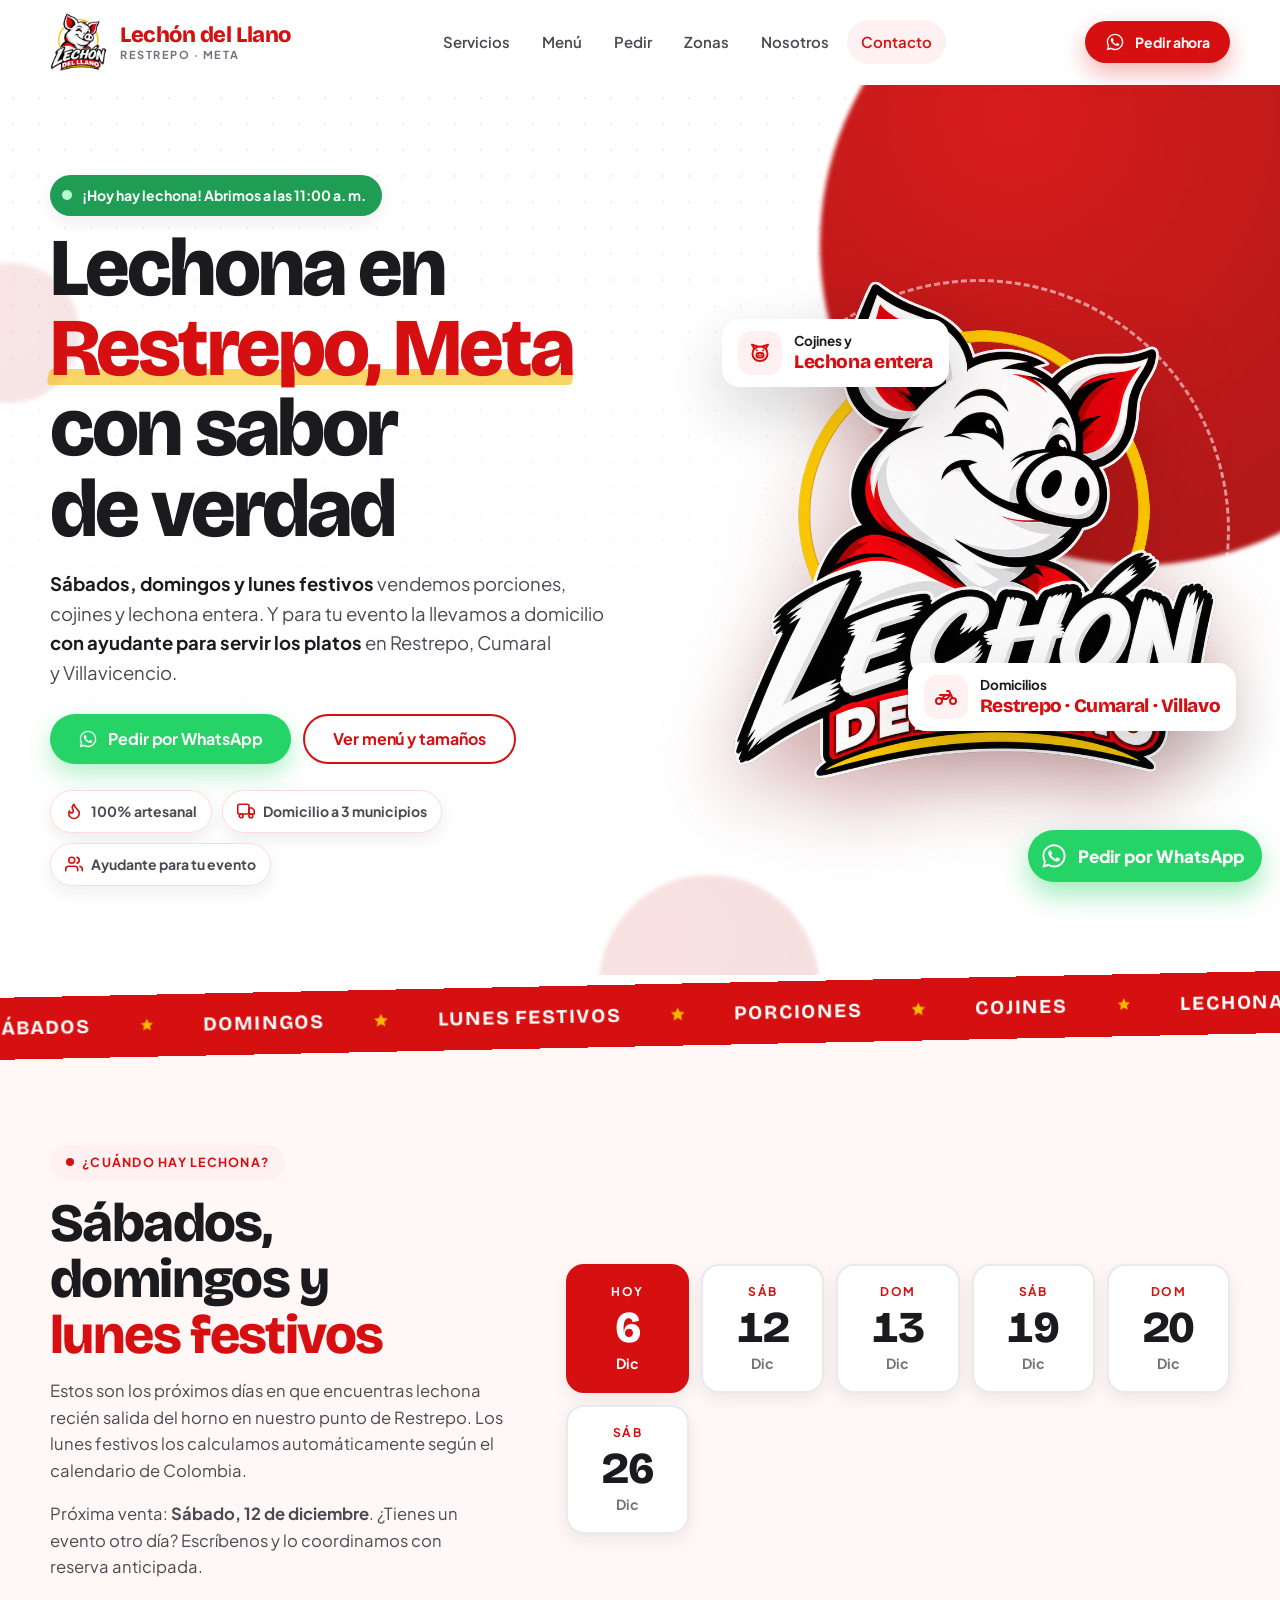
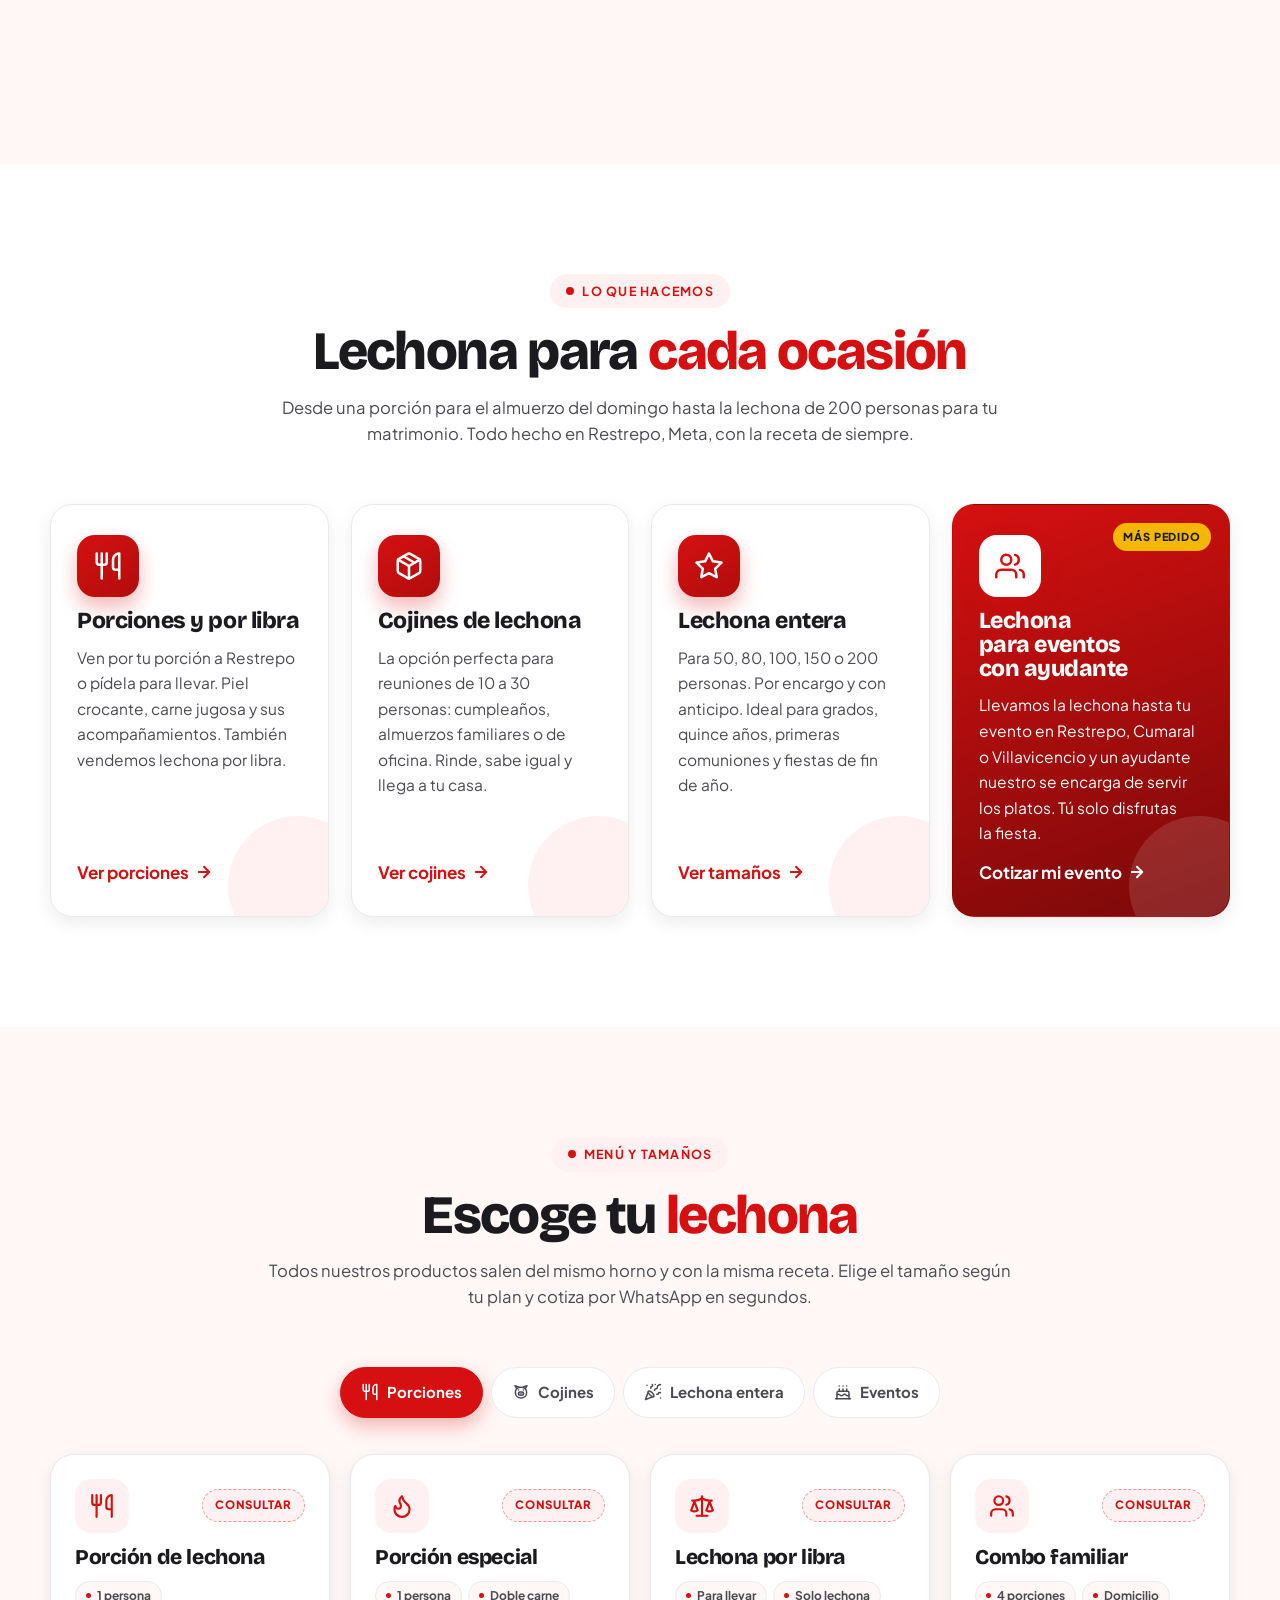
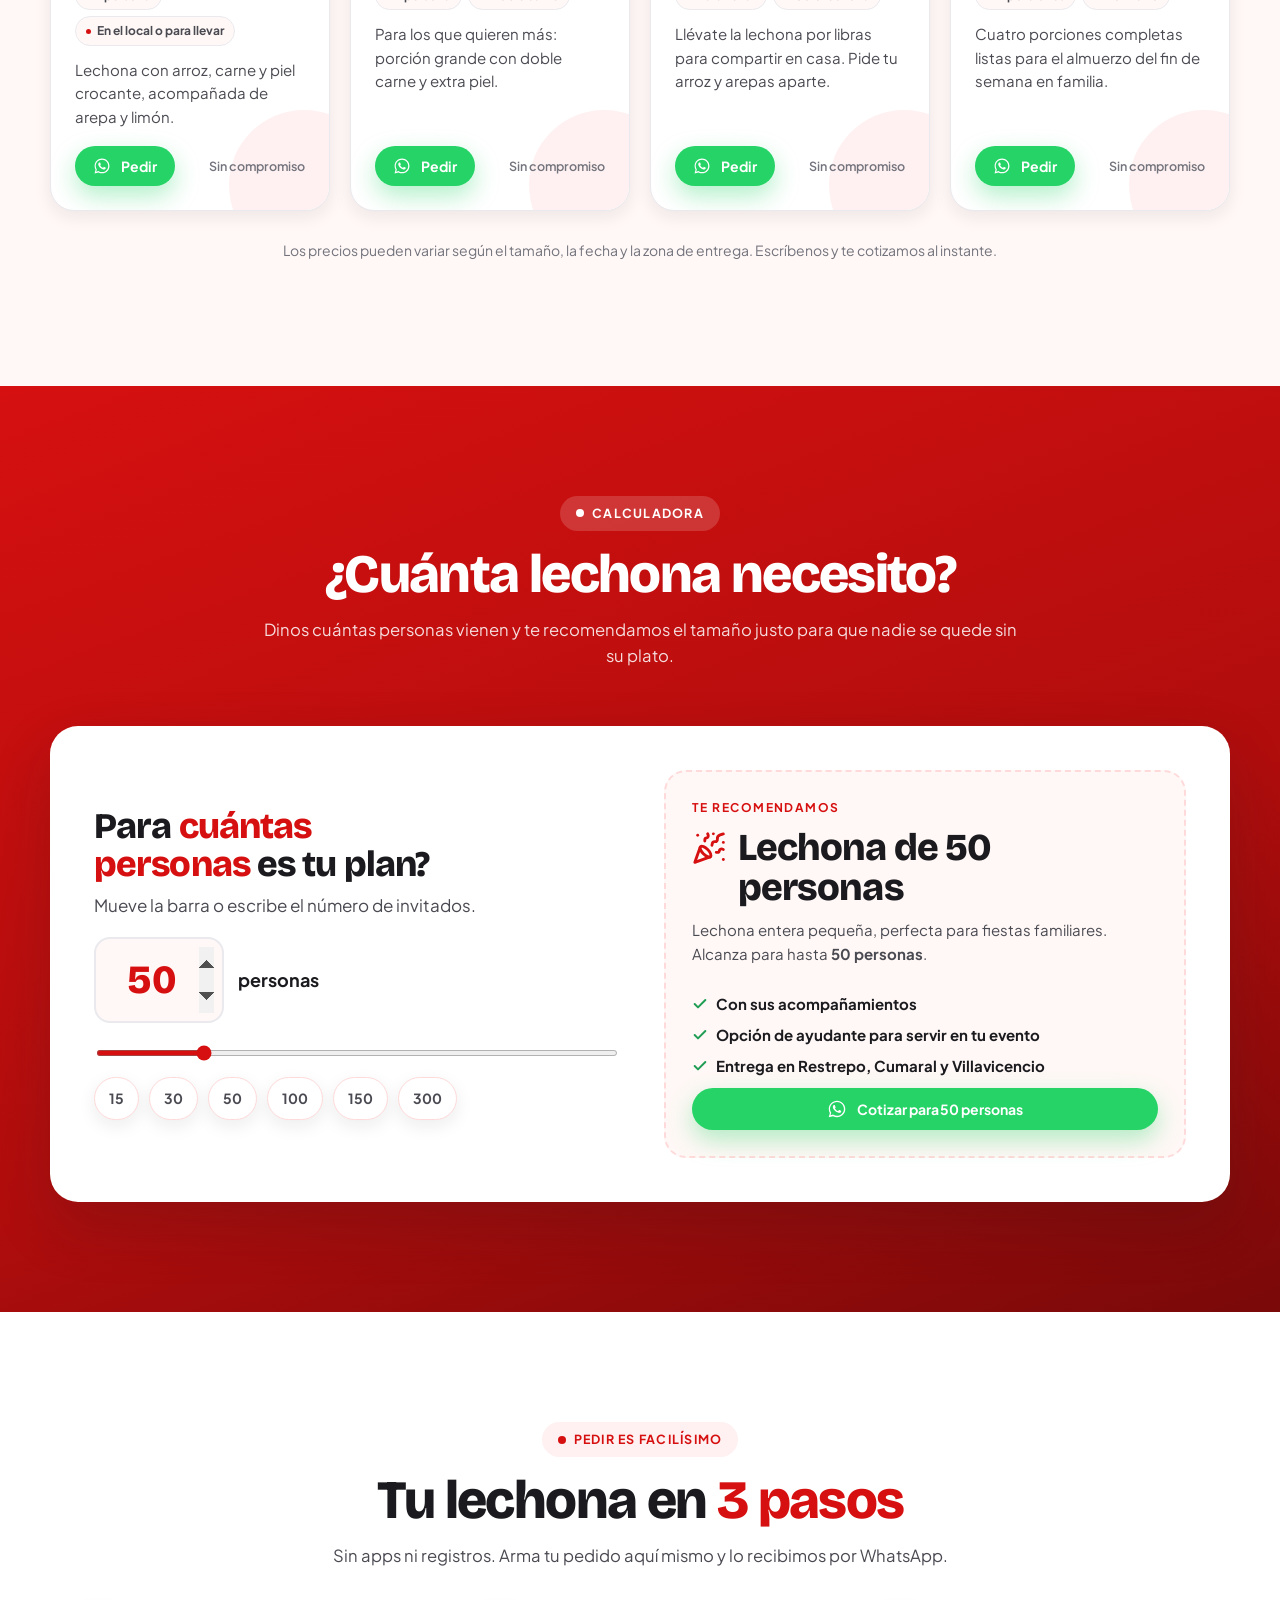
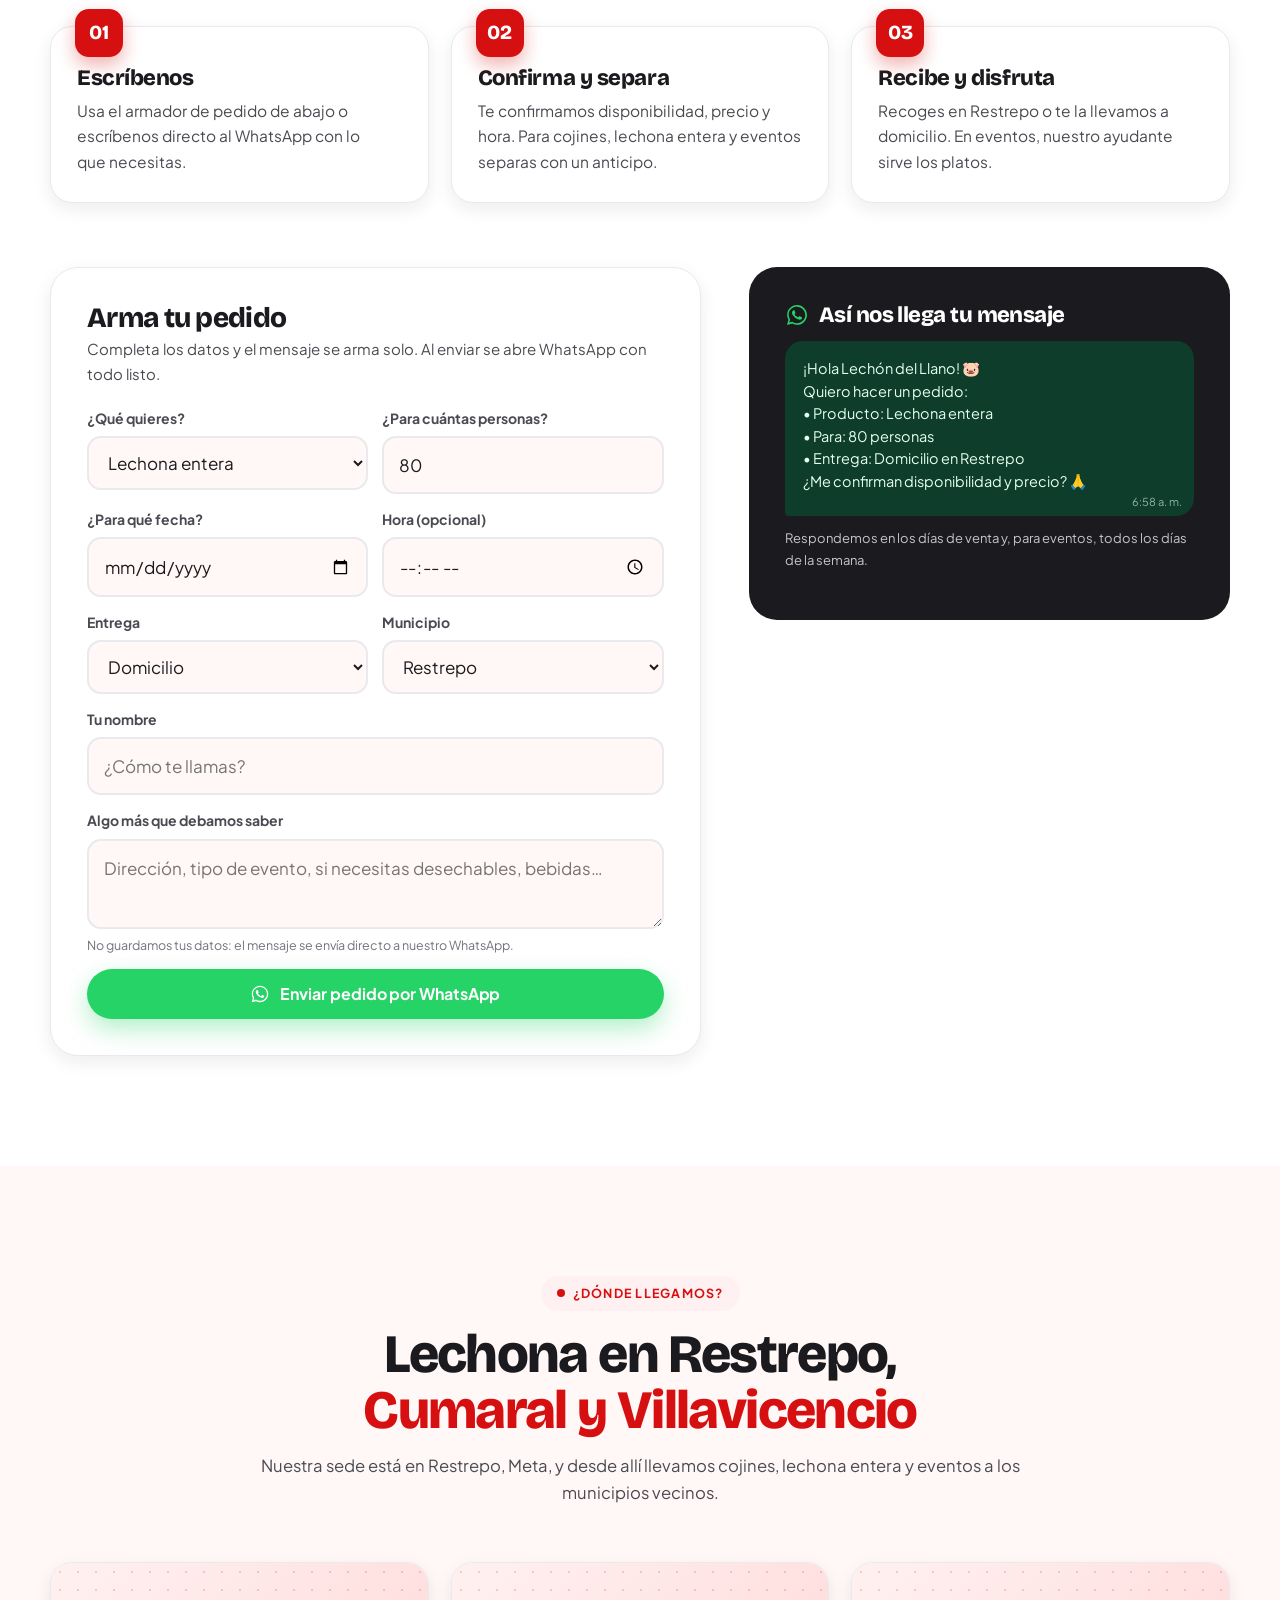
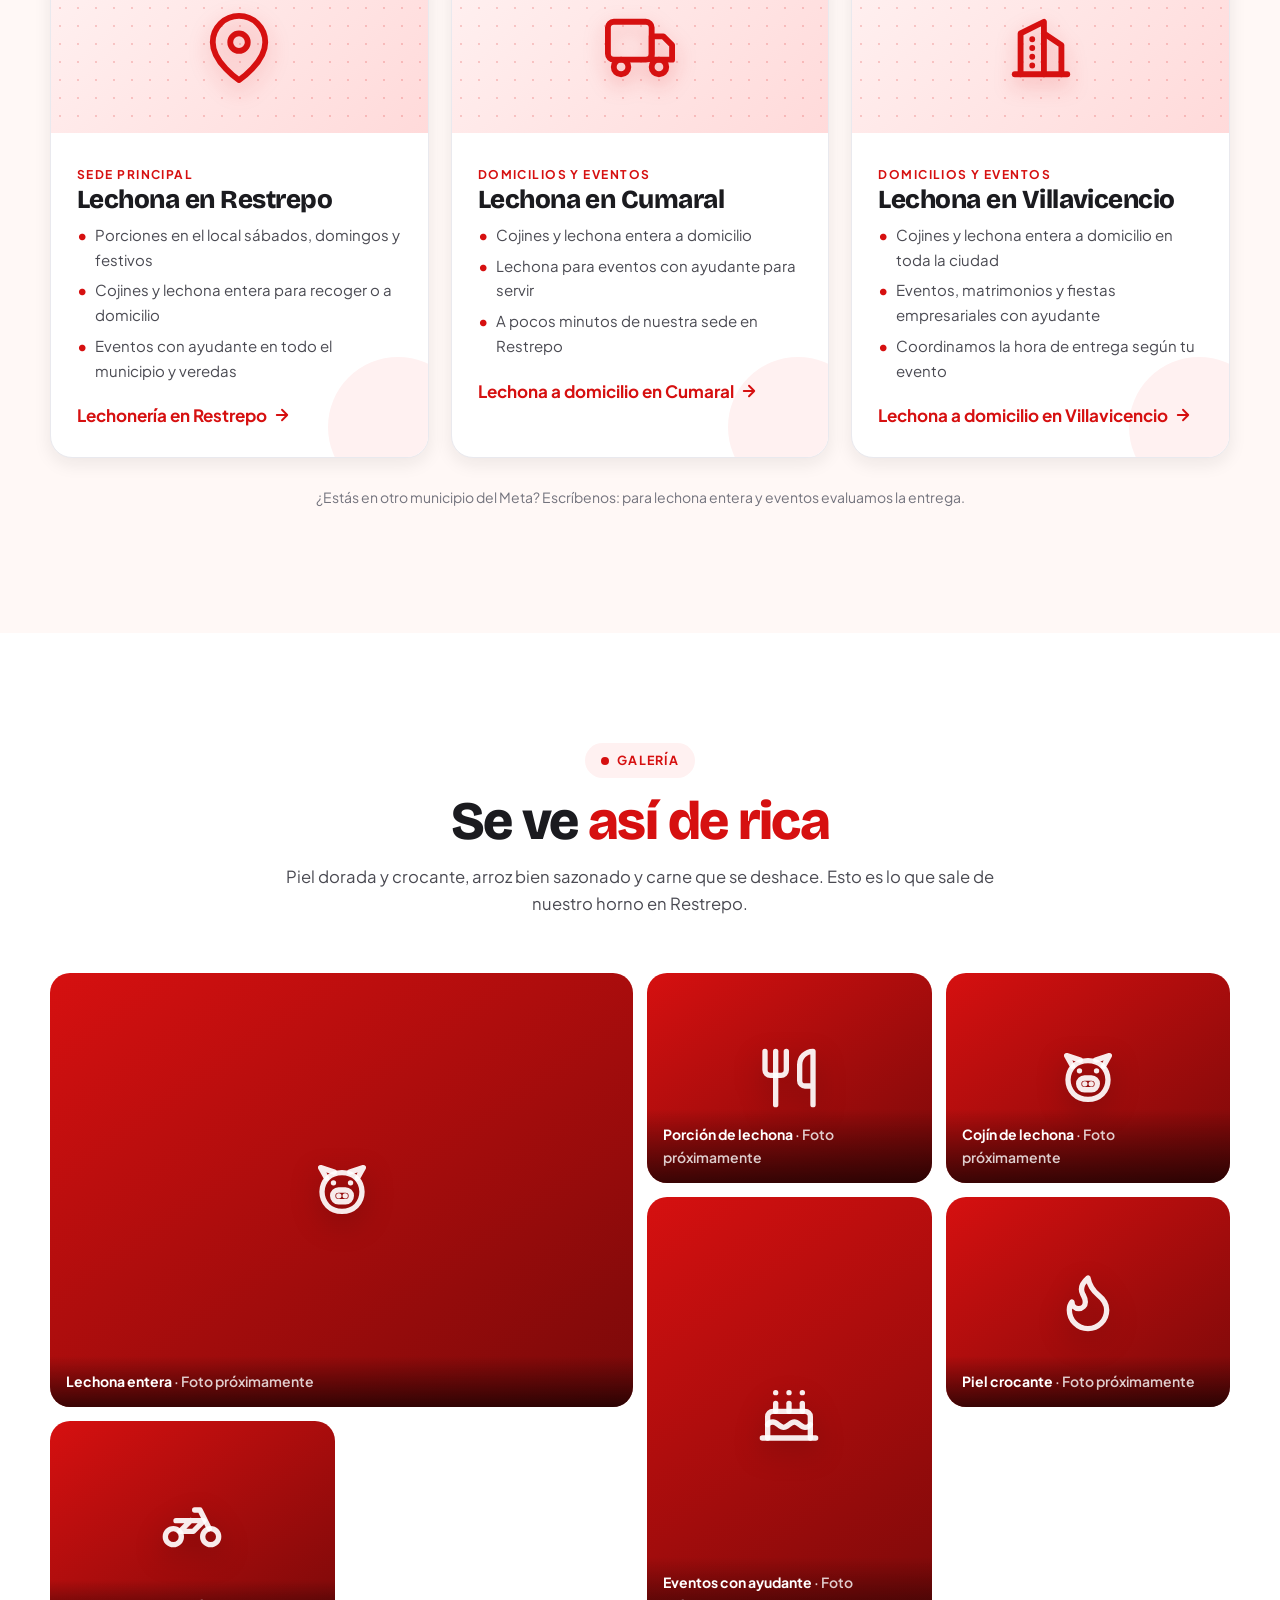
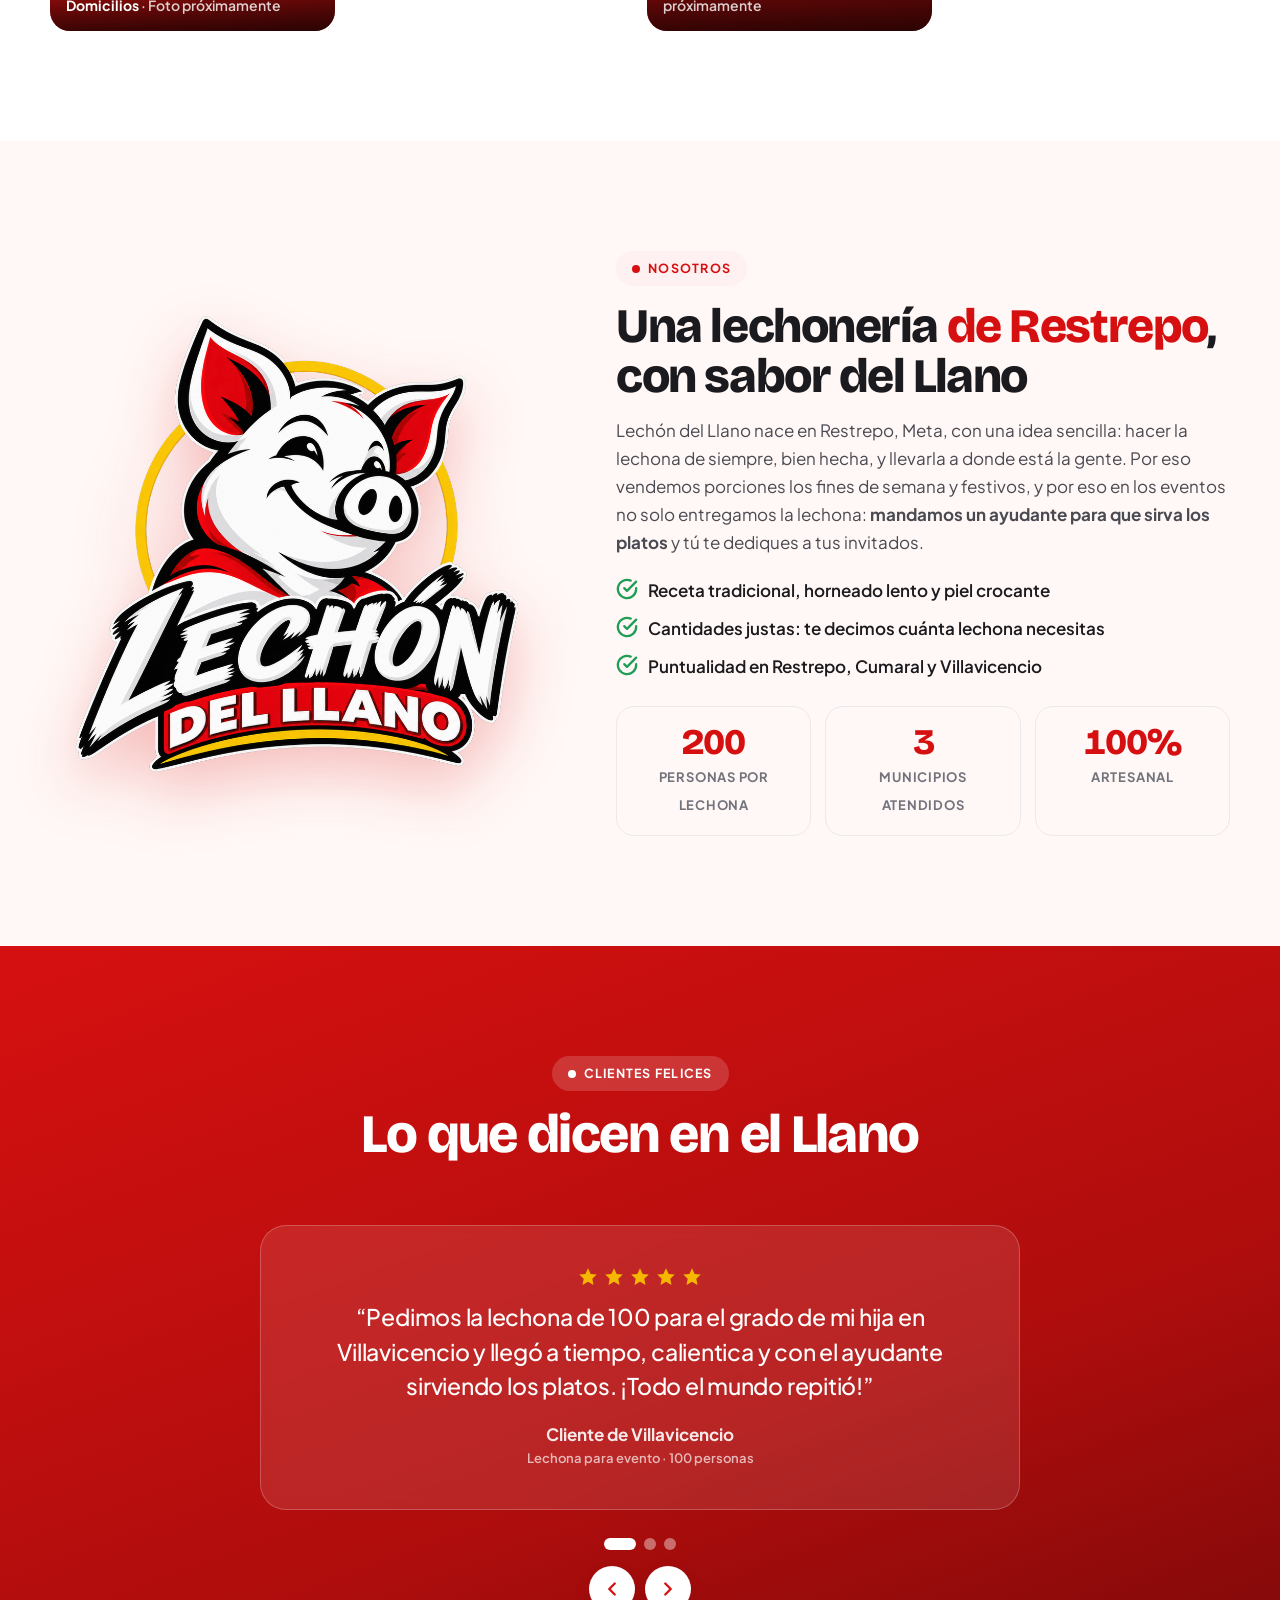
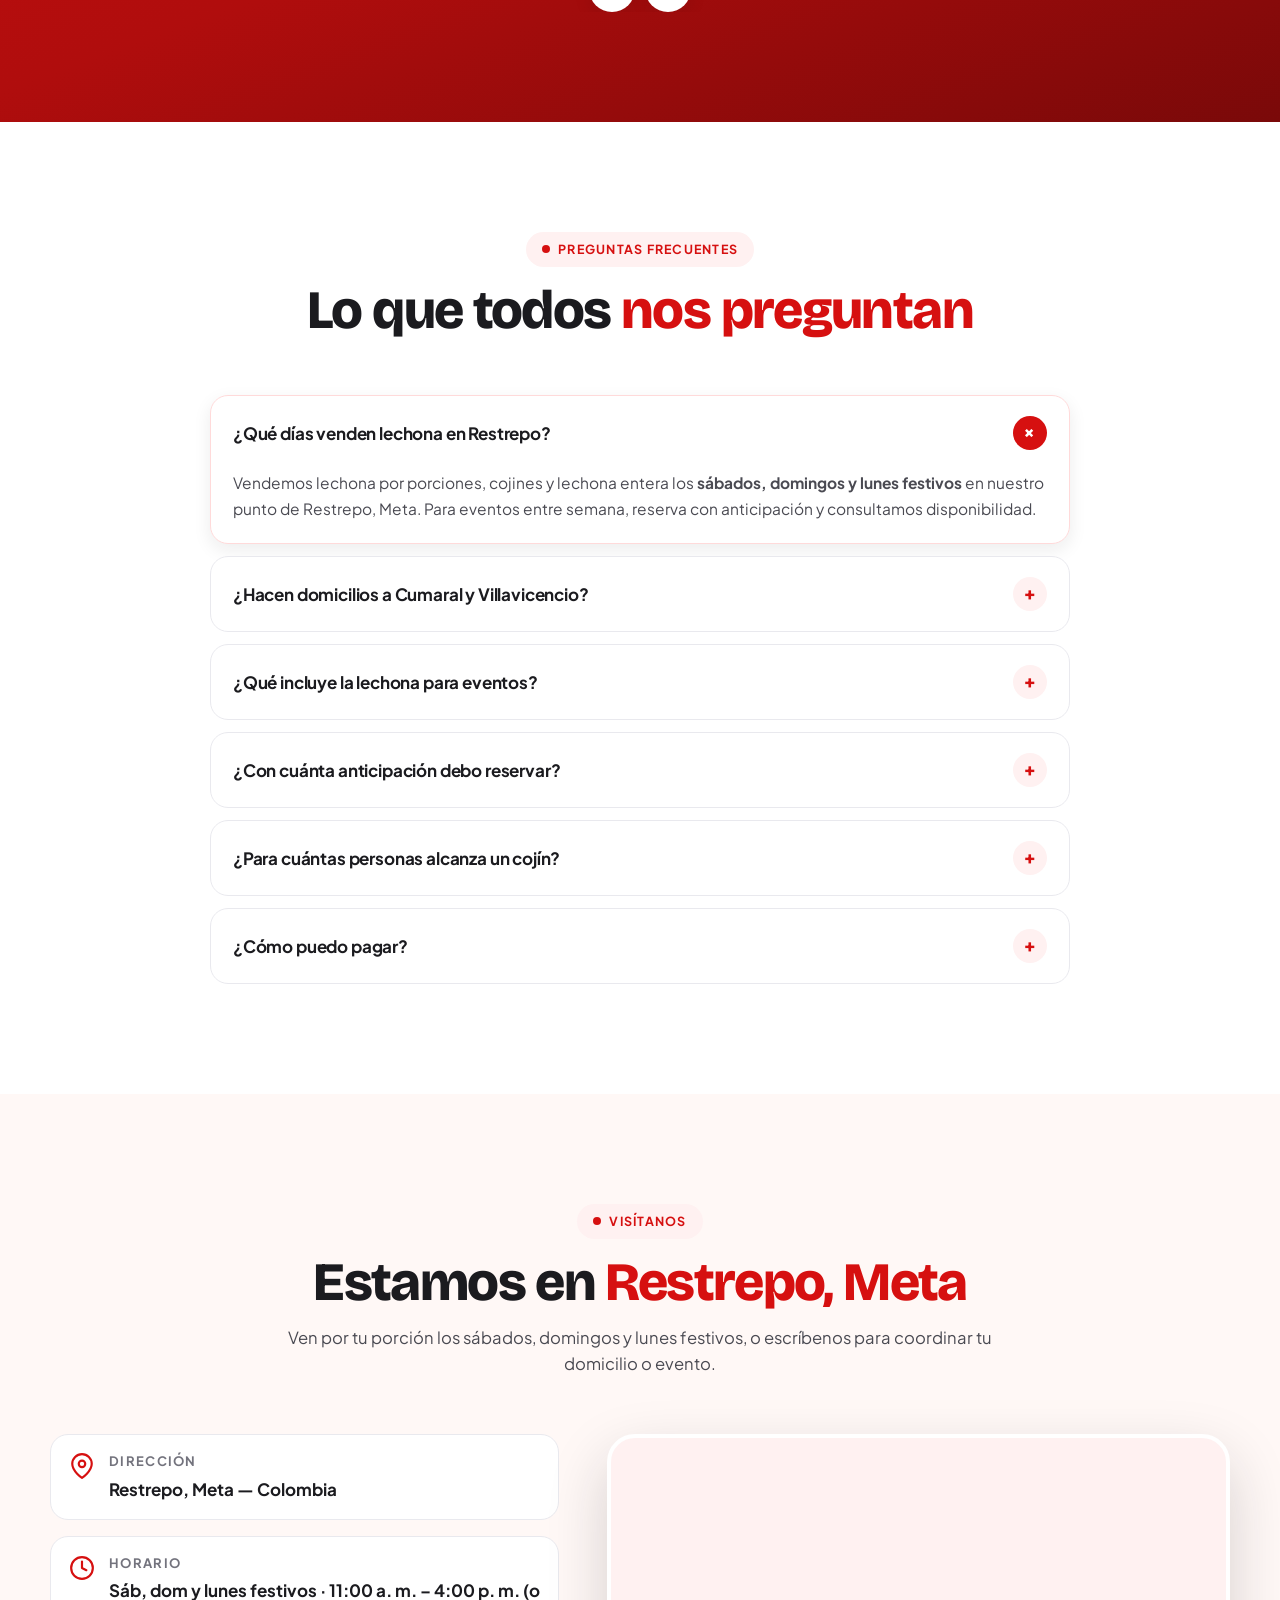
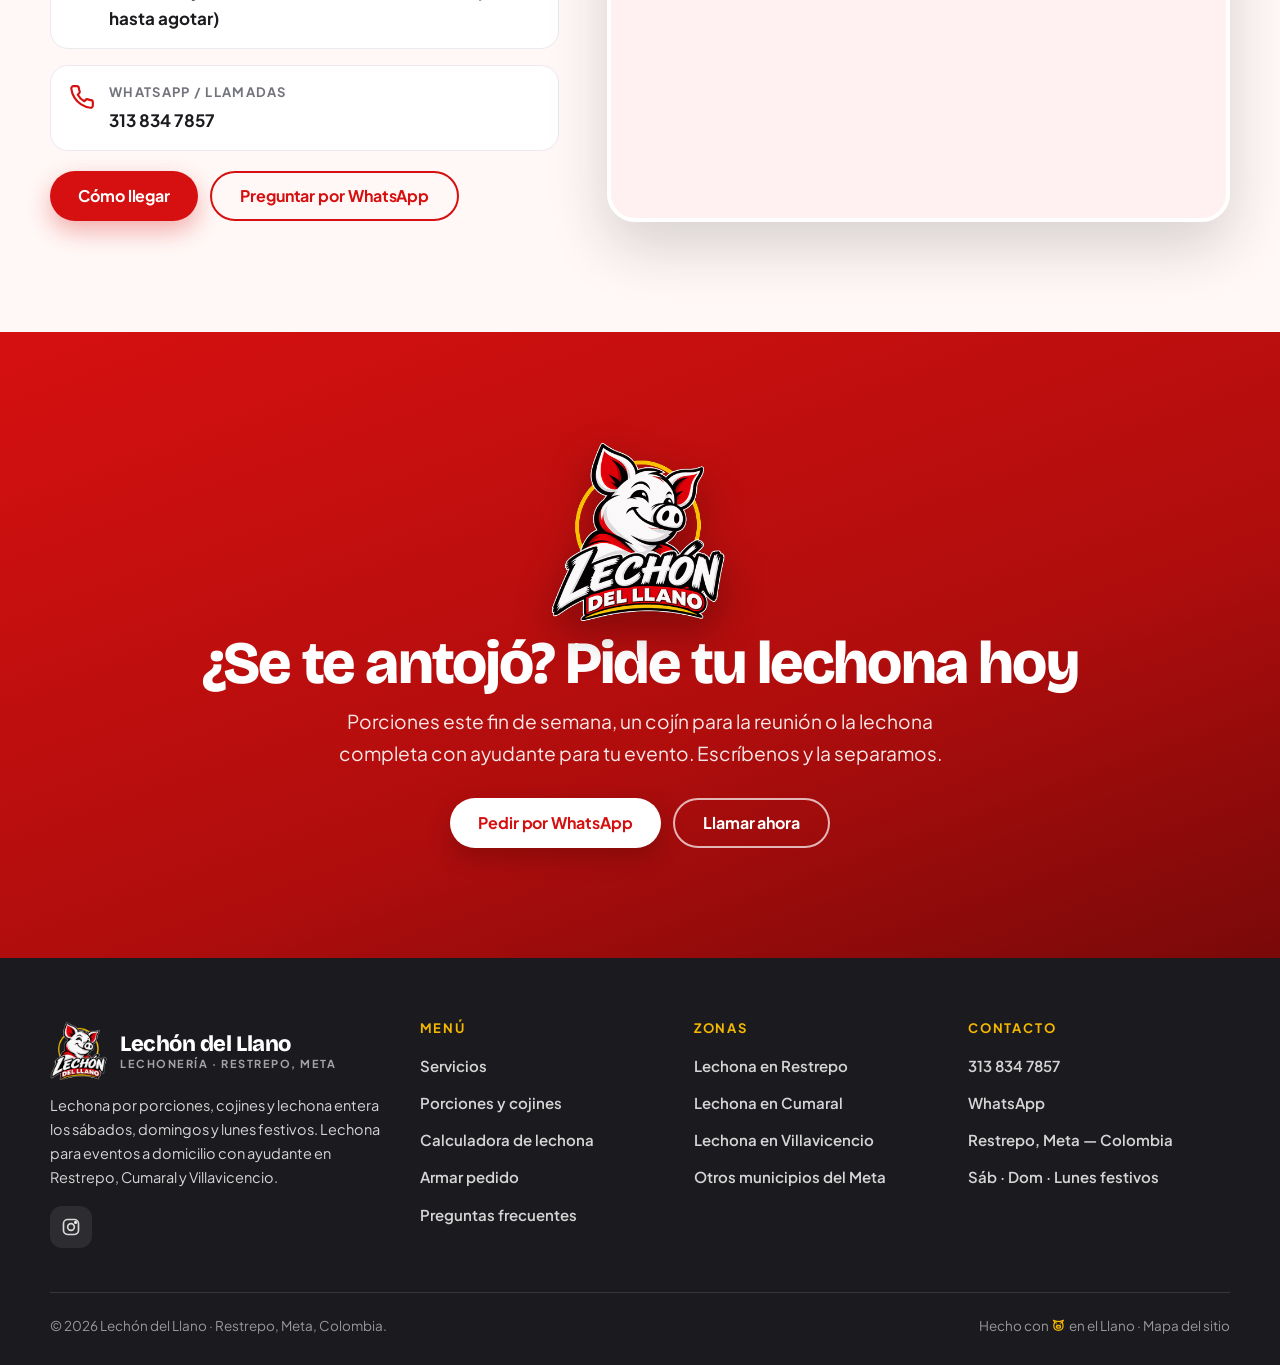
==== commit 1a311fc9: "Pantalla de carga animada con entrada del hero Overlay de marca con mascota, anillos, frases rotativ" ====
--- a/index.html
+++ b/index.html
@@ -151,8 +151,21 @@
     ]
   }
   </script>
+  <script>try{document.documentElement.classList.add(sessionStorage.getItem("ldl-cargado")?"sin-loader":"is-loading")}catch(e){document.documentElement.classList.add("is-loading")}</script>
 </head>
 <body>
+  <!-- Pantalla de carga (se muestra una vez por sesión; ver initLoader en main.js) -->
+  <div class="loader" id="loader" role="status" aria-live="polite" aria-label="Cargando Lechón del Llano">
+    <div class="loader__inner">
+      <div class="loader__figure">
+        <span class="loader__ring" aria-hidden="true"></span>
+        <span class="loader__ring loader__ring--2" aria-hidden="true"></span>
+        <img class="loader__logo" src="static/img/logo-sm.png" width="150" height="150" alt="">
+      </div>
+      <p class="loader__text"><span data-loader-text>Prendiendo el horno…</span></p>
+      <div class="loader__bar" aria-hidden="true"><span data-loader-bar></span></div>
+    </div>
+  </div>
   <!-- Sprite de iconos SVG (trazos estilo Lucide/Tabler). Uso: <svg><use href="#i-nombre"></use></svg> -->
   <svg xmlns="http://www.w3.org/2000/svg" style="display:none" aria-hidden="true" focusable="false">
     <symbol id="i-wa" viewBox="0 0 24 24" fill="currentColor" stroke="none"><path d="M12.04 2C6.58 2 2.13 6.45 2.13 11.91c0 1.75.46 3.45 1.32 4.95L2.05 22l5.25-1.38a9.9 9.9 0 0 0 4.74 1.21c5.46 0 9.91-4.45 9.91-9.91S17.5 2 12.04 2m0 1.67c4.56 0 8.24 3.69 8.24 8.24 0 4.56-3.68 8.24-8.24 8.24-1.56 0-3.06-.43-4.37-1.25l-.3-.18-3.12.82.83-3.04-.2-.31a8.2 8.2 0 0 1-1.26-4.38c0-4.55 3.68-8.24 8.42-8.24M8.53 7.33c-.16 0-.43.06-.66.31-.22.25-.87.86-.87 2.07 0 1.22.89 2.39 1 2.56.14.17 1.76 2.67 4.25 3.73.59.27 1.05.42 1.41.53.59.19 1.13.16 1.56.1.48-.07 1.46-.6 1.67-1.18.21-.58.21-1.07.15-1.18-.07-.1-.23-.16-.48-.27-.25-.14-1.47-.74-1.69-.82-.23-.08-.37-.12-.56.12-.16.25-.64.81-.78.97-.15.17-.29.19-.53.07-.26-.13-1.06-.39-2-1.23-.74-.66-1.23-1.47-1.38-1.72-.12-.24-.01-.39.11-.5.11-.11.27-.29.37-.44.13-.14.17-.25.25-.41.08-.17.04-.31-.02-.43-.06-.11-.56-1.35-.77-1.84-.2-.48-.4-.42-.56-.43-.14 0-.3-.01-.47-.01"/></symbol>
--- a/static/css/styles.css
+++ b/static/css/styles.css
@@ -499,6 +499,39 @@
 .prose li { display: flex; gap: 10px; }
 .prose li::before { content: ""; width: 18px; height: 18px; flex: none; margin-top: 0.3em; background: var(--verde); -webkit-mask: var(--icon-check) center / contain no-repeat; mask: var(--icon-check) center / contain no-repeat; }
 
+/* ---------- Pantalla de carga ---------- */
+html.sin-loader .loader { display: none; }
+html.is-loading { overflow: hidden; }
+.loader {
+  position: fixed; inset: 0; z-index: 1000; display: grid; place-items: center; color: var(--blanco);
+  background: radial-gradient(circle at 30% 20%, var(--rojo) 0%, var(--rojo-700) 55%, var(--rojo-900) 100%);
+  transition: opacity 0.6s var(--ease), visibility 0.6s;
+  animation: loader-autohide 0s 7s forwards; /* respaldo: nunca se queda pegada */
+}
+.loader::before { content: ""; position: absolute; inset: 0; background-image: radial-gradient(rgba(255, 255, 255, 0.14) 1.4px, transparent 1.6px); background-size: 26px 26px; }
+.loader.is-done { opacity: 0; visibility: hidden; pointer-events: none; }
+@keyframes loader-autohide { to { opacity: 0; visibility: hidden; pointer-events: none; } }
+.loader__inner { position: relative; display: grid; place-items: center; gap: 16px; text-align: center; padding: 20px; }
+.loader__figure { position: relative; width: 150px; height: 150px; display: grid; place-items: center; margin: 30px 0 26px; }
+.loader__ring { position: absolute; inset: -26px; border-radius: 50%; border: 3px dashed rgba(255, 255, 255, 0.55); animation: spin 14s linear infinite; }
+.loader__ring--2 { inset: -48px; border-style: dotted; border-color: rgba(245, 183, 0, 0.7); animation: spin 22s linear infinite reverse; }
+.loader__logo { width: 150px; height: 150px; filter: drop-shadow(0 18px 24px rgba(0, 0, 0, 0.35)); animation: loader-bounce 1.1s cubic-bezier(0.34, 1.56, 0.64, 1) infinite; }
+@keyframes loader-bounce { 0%, 100% { transform: translateY(0) scale(1); } 50% { transform: translateY(-18px) scale(1.04) rotate(2deg); } }
+.loader__text { margin: 0; font-weight: 800; font-size: 17px; letter-spacing: 0.02em; min-height: 1.6em; }
+.loader__text span { display: inline-block; animation: fadeUp 0.4s var(--ease); }
+.loader__bar { width: min(260px, 70vw); height: 8px; border-radius: 99px; background: rgba(255, 255, 255, 0.22); overflow: hidden; }
+.loader__bar span { display: block; height: 100%; width: 0; border-radius: inherit; background: linear-gradient(90deg, var(--dorado), #fff); box-shadow: 0 0 12px rgba(245, 183, 0, 0.6); transition: width 0.45s var(--ease); }
+
+/* Entrada del hero cuando termina la carga */
+.hero--enter .hero__text > * { animation: fadeUp 0.7s var(--ease) both; }
+.hero--enter .hero__text > :nth-child(2) { animation-delay: 0.08s; }
+.hero--enter .hero__text > :nth-child(3) { animation-delay: 0.16s; }
+.hero--enter .hero__text > :nth-child(4) { animation-delay: 0.24s; }
+.hero--enter .hero__text > :nth-child(5) { animation-delay: 0.32s; }
+.hero--enter .hero__text > :nth-child(6) { animation-delay: 0.4s; }
+.hero--enter .hero__visual { animation: loader-pop 0.9s var(--ease) 0.1s both; }
+@keyframes loader-pop { from { opacity: 0; transform: scale(0.85) translateY(24px); } to { opacity: 1; transform: none; } }
+
 /* ---------- Reveal on scroll ---------- */
 .reveal { opacity: 0; transform: translateY(28px); transition: opacity 0.8s var(--ease), transform 0.8s var(--ease); }
 .reveal.is-visible { opacity: 1; transform: none; }
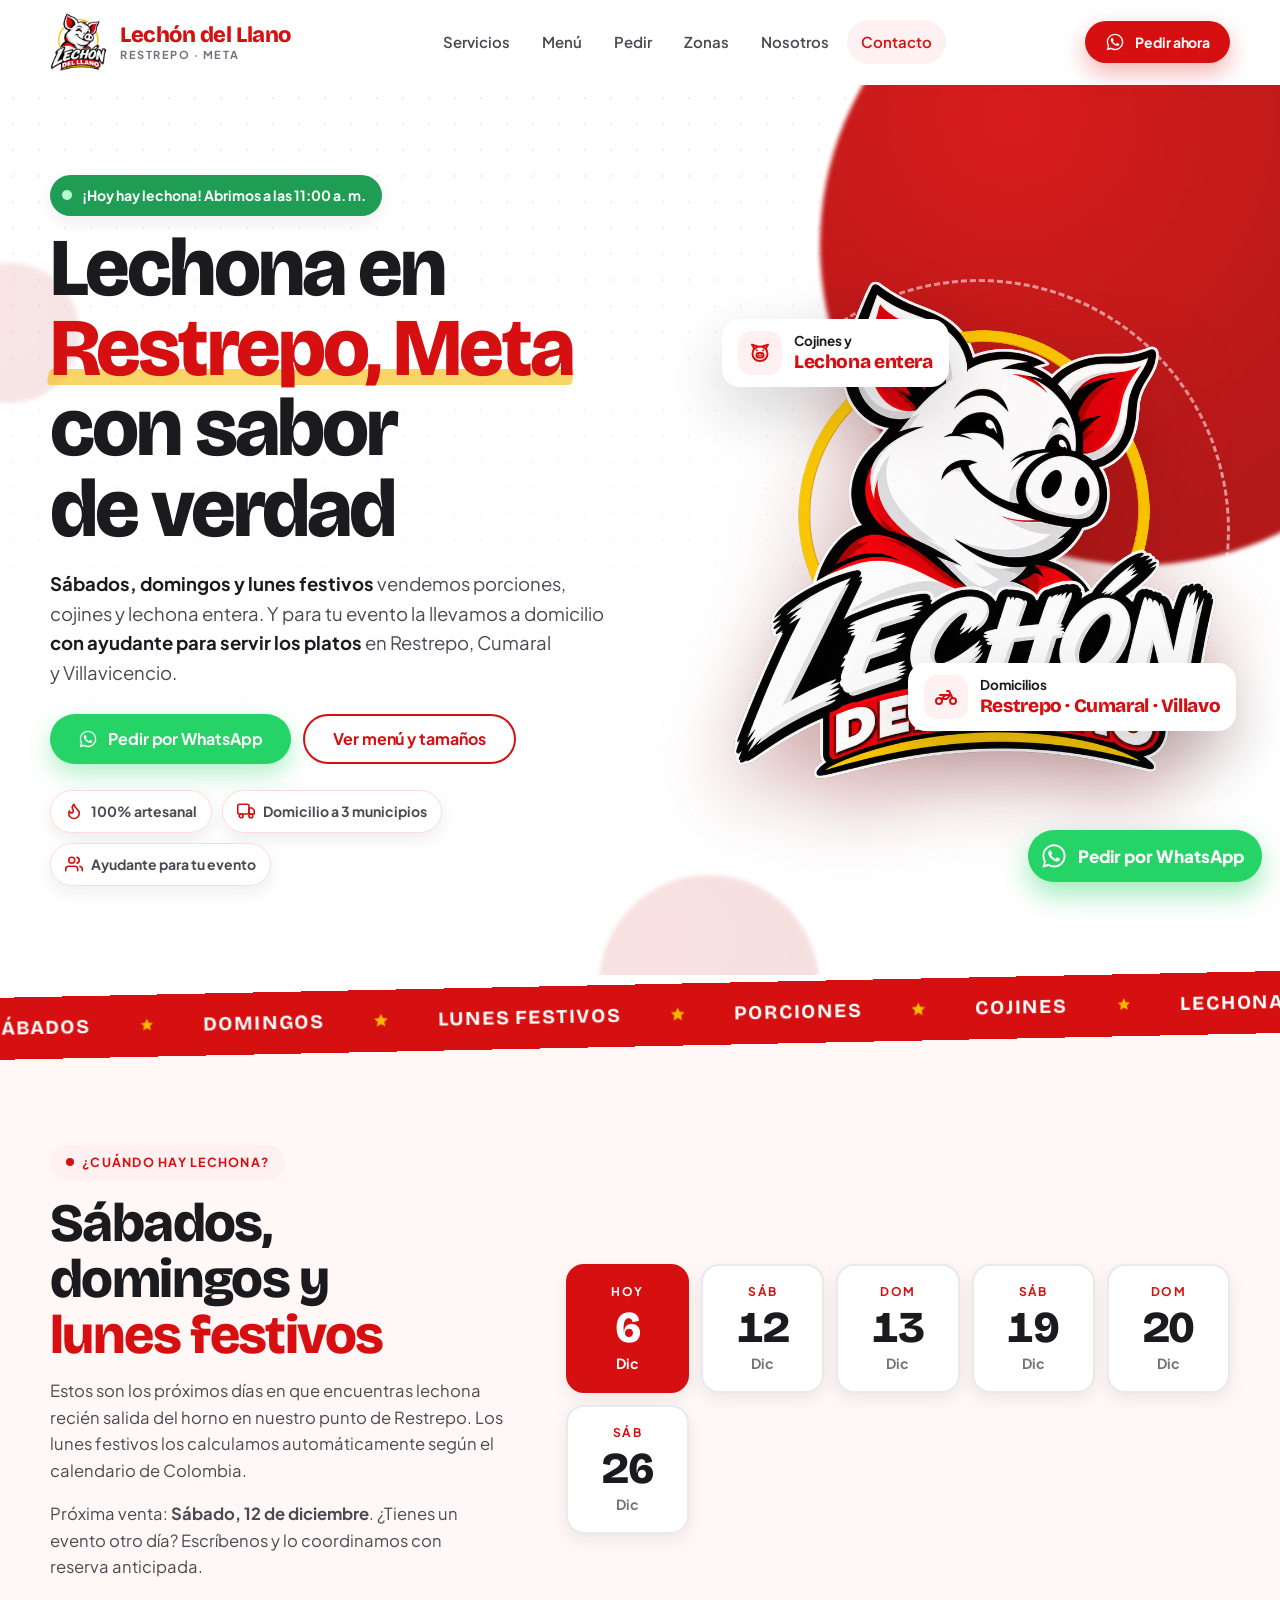
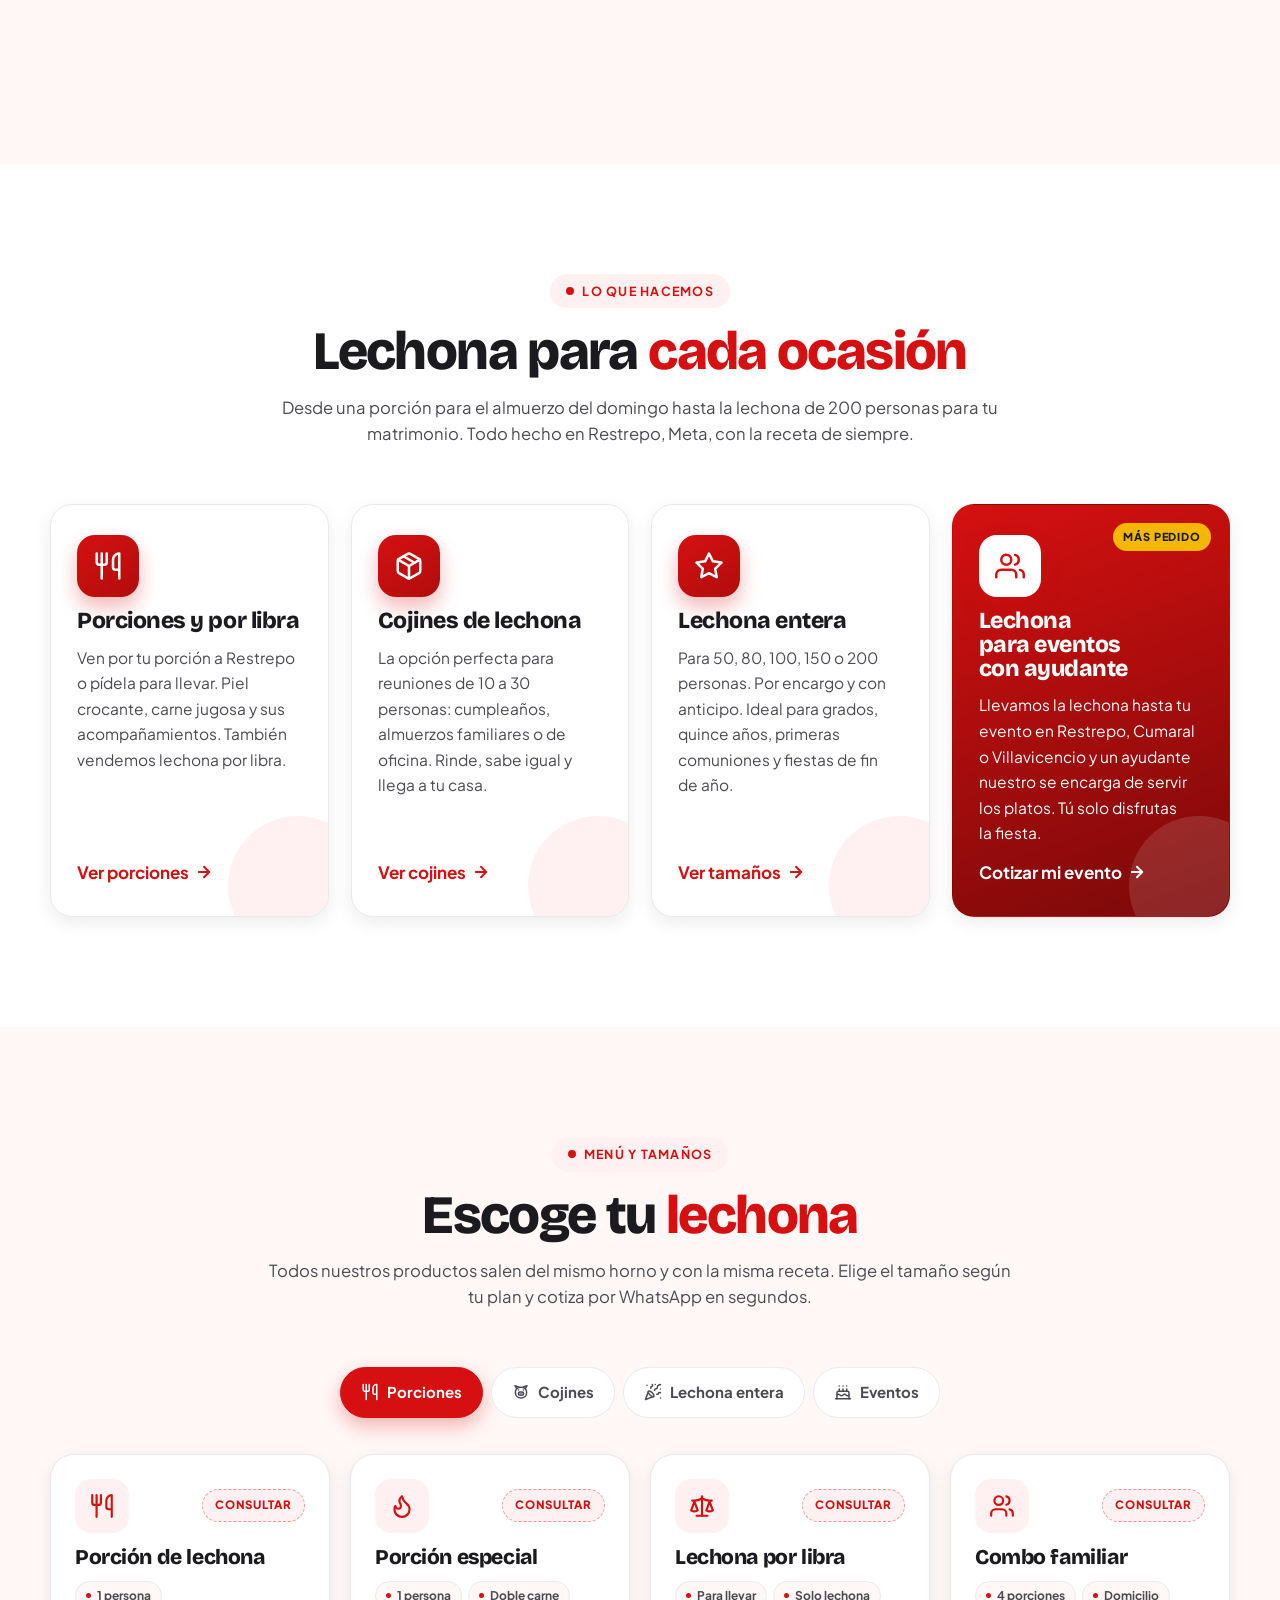
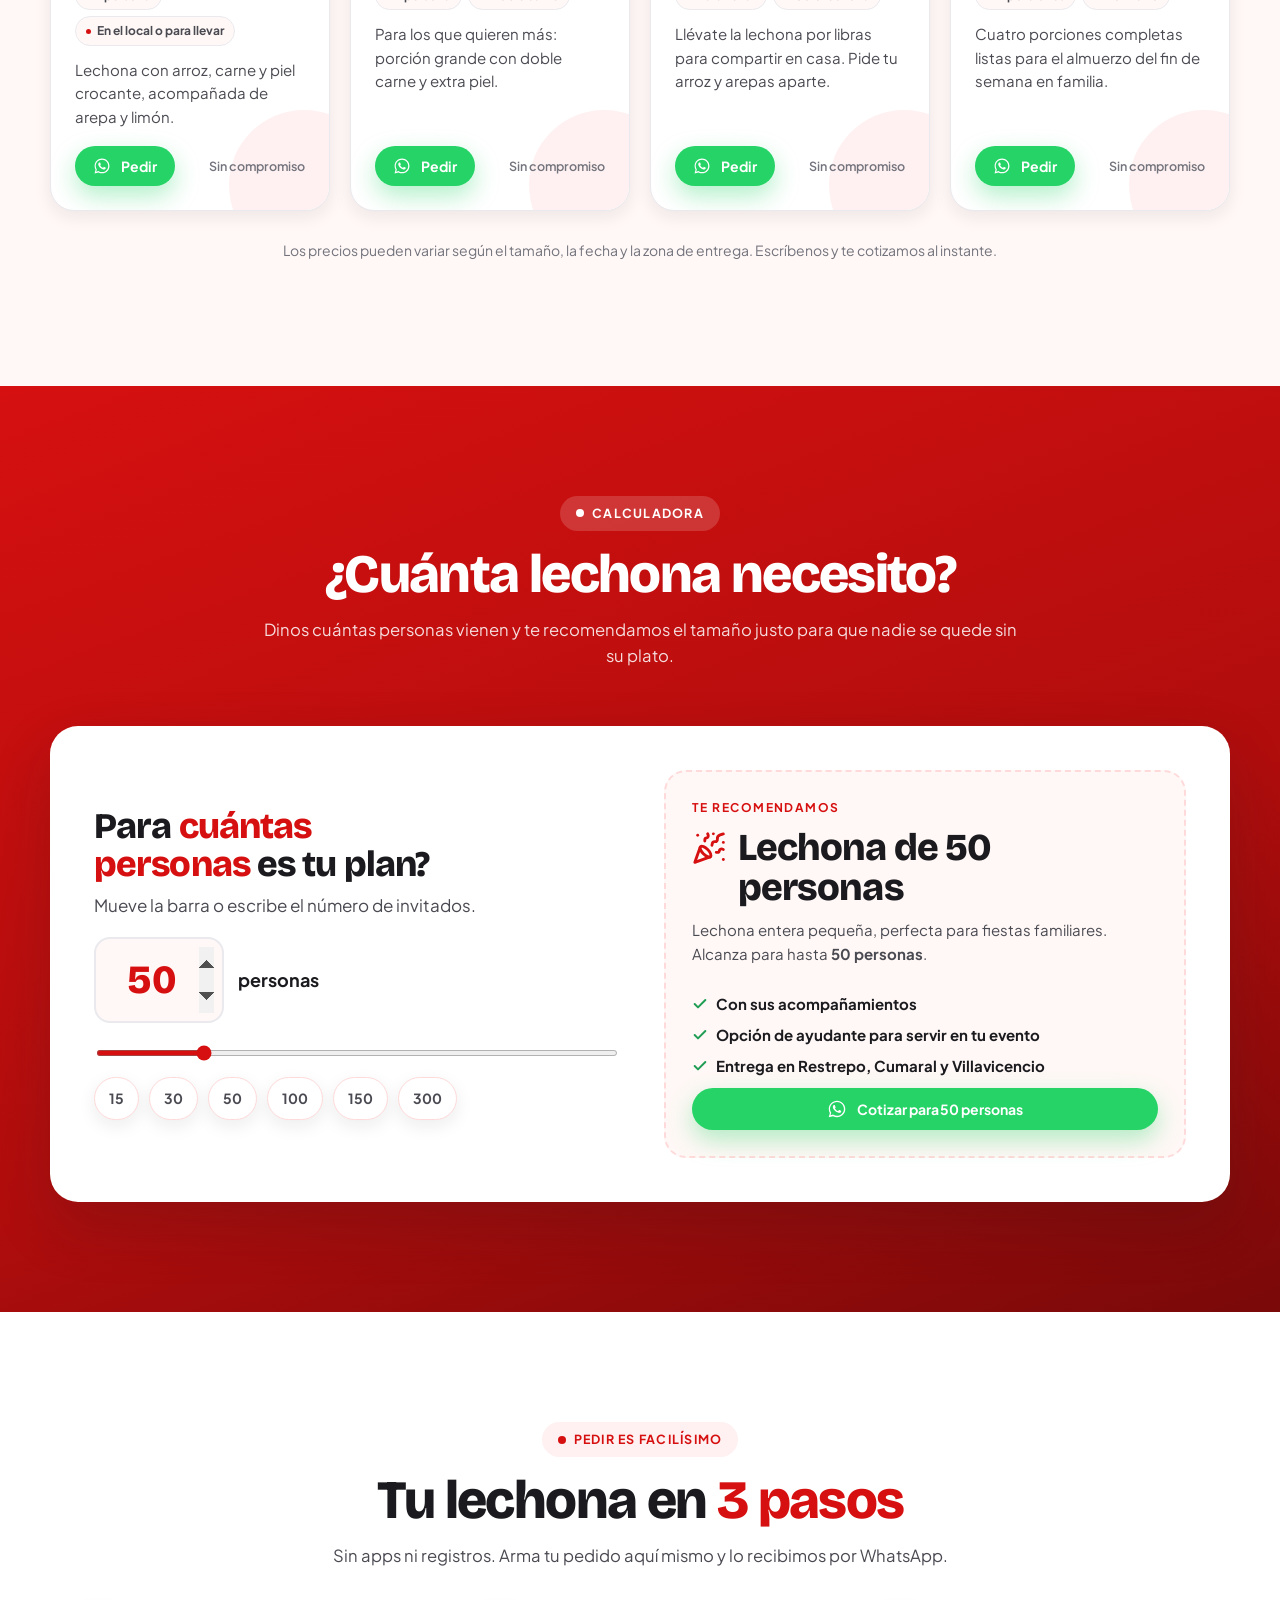
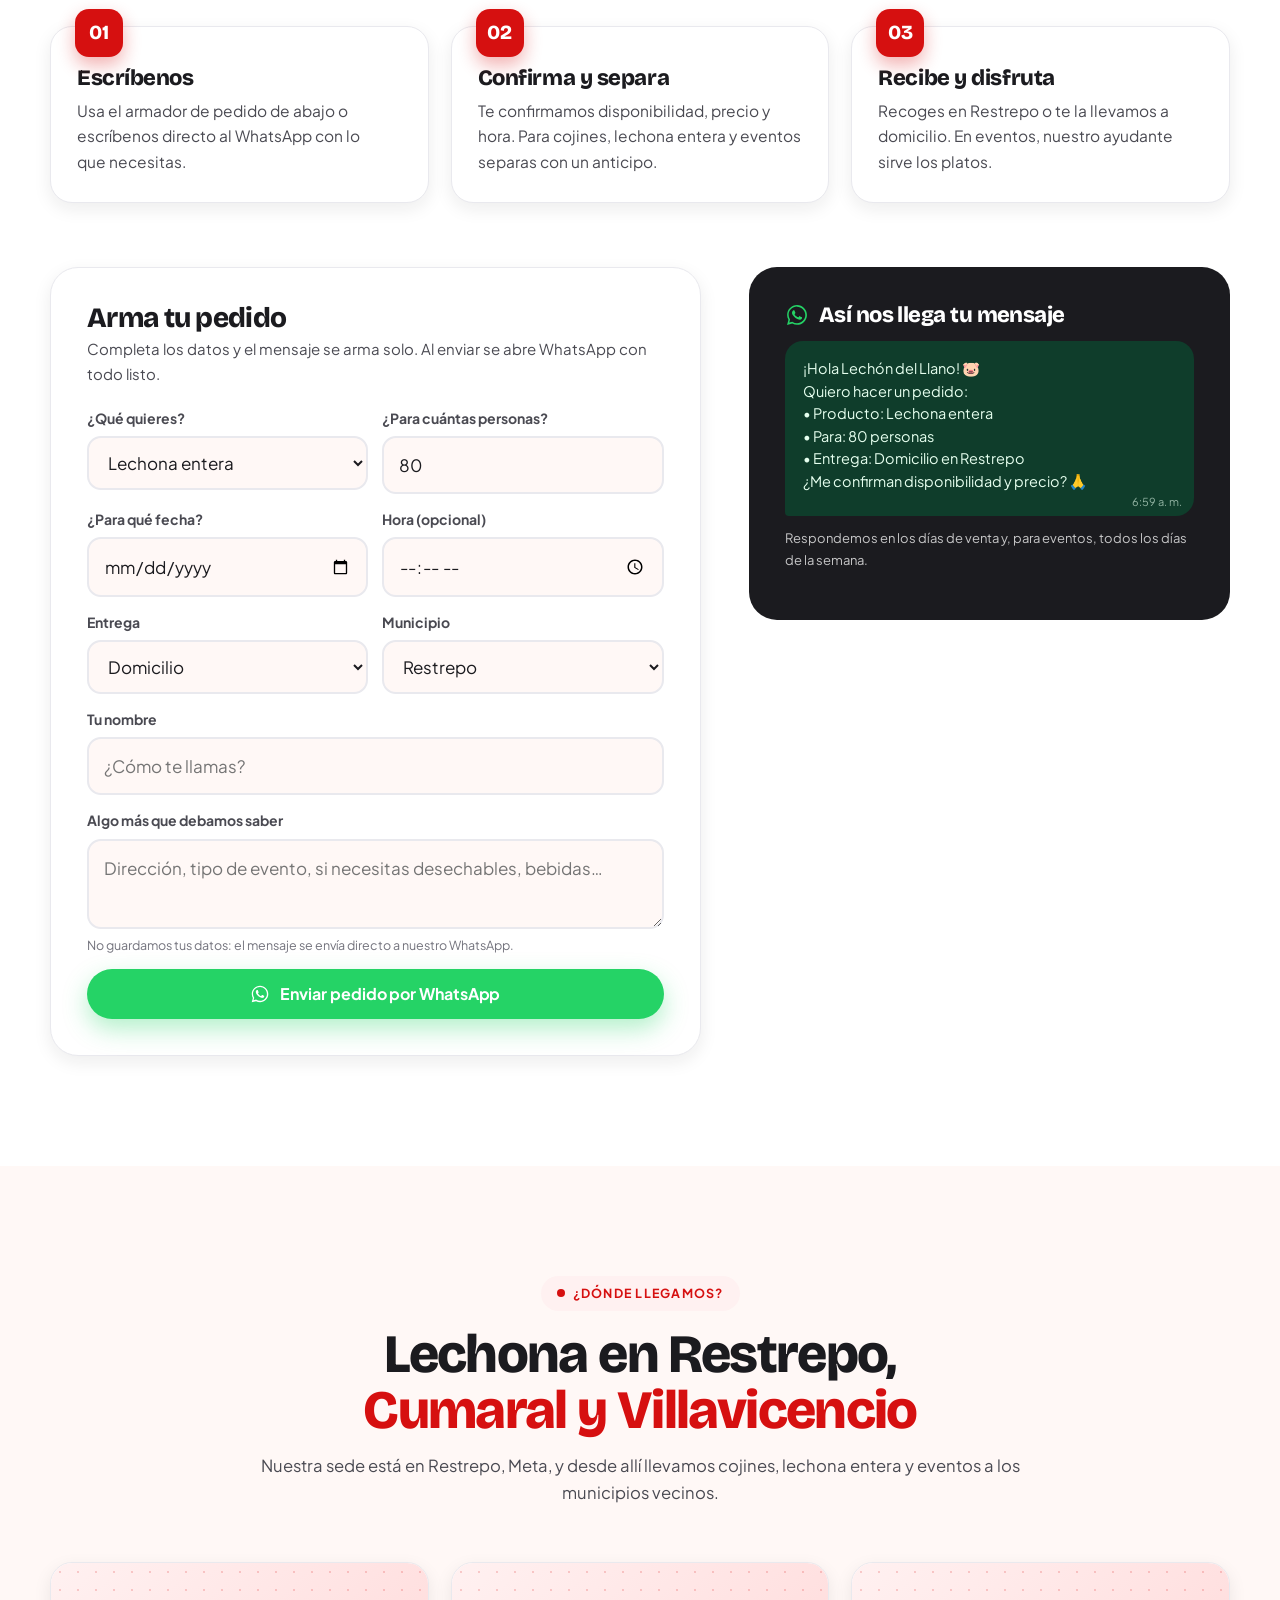
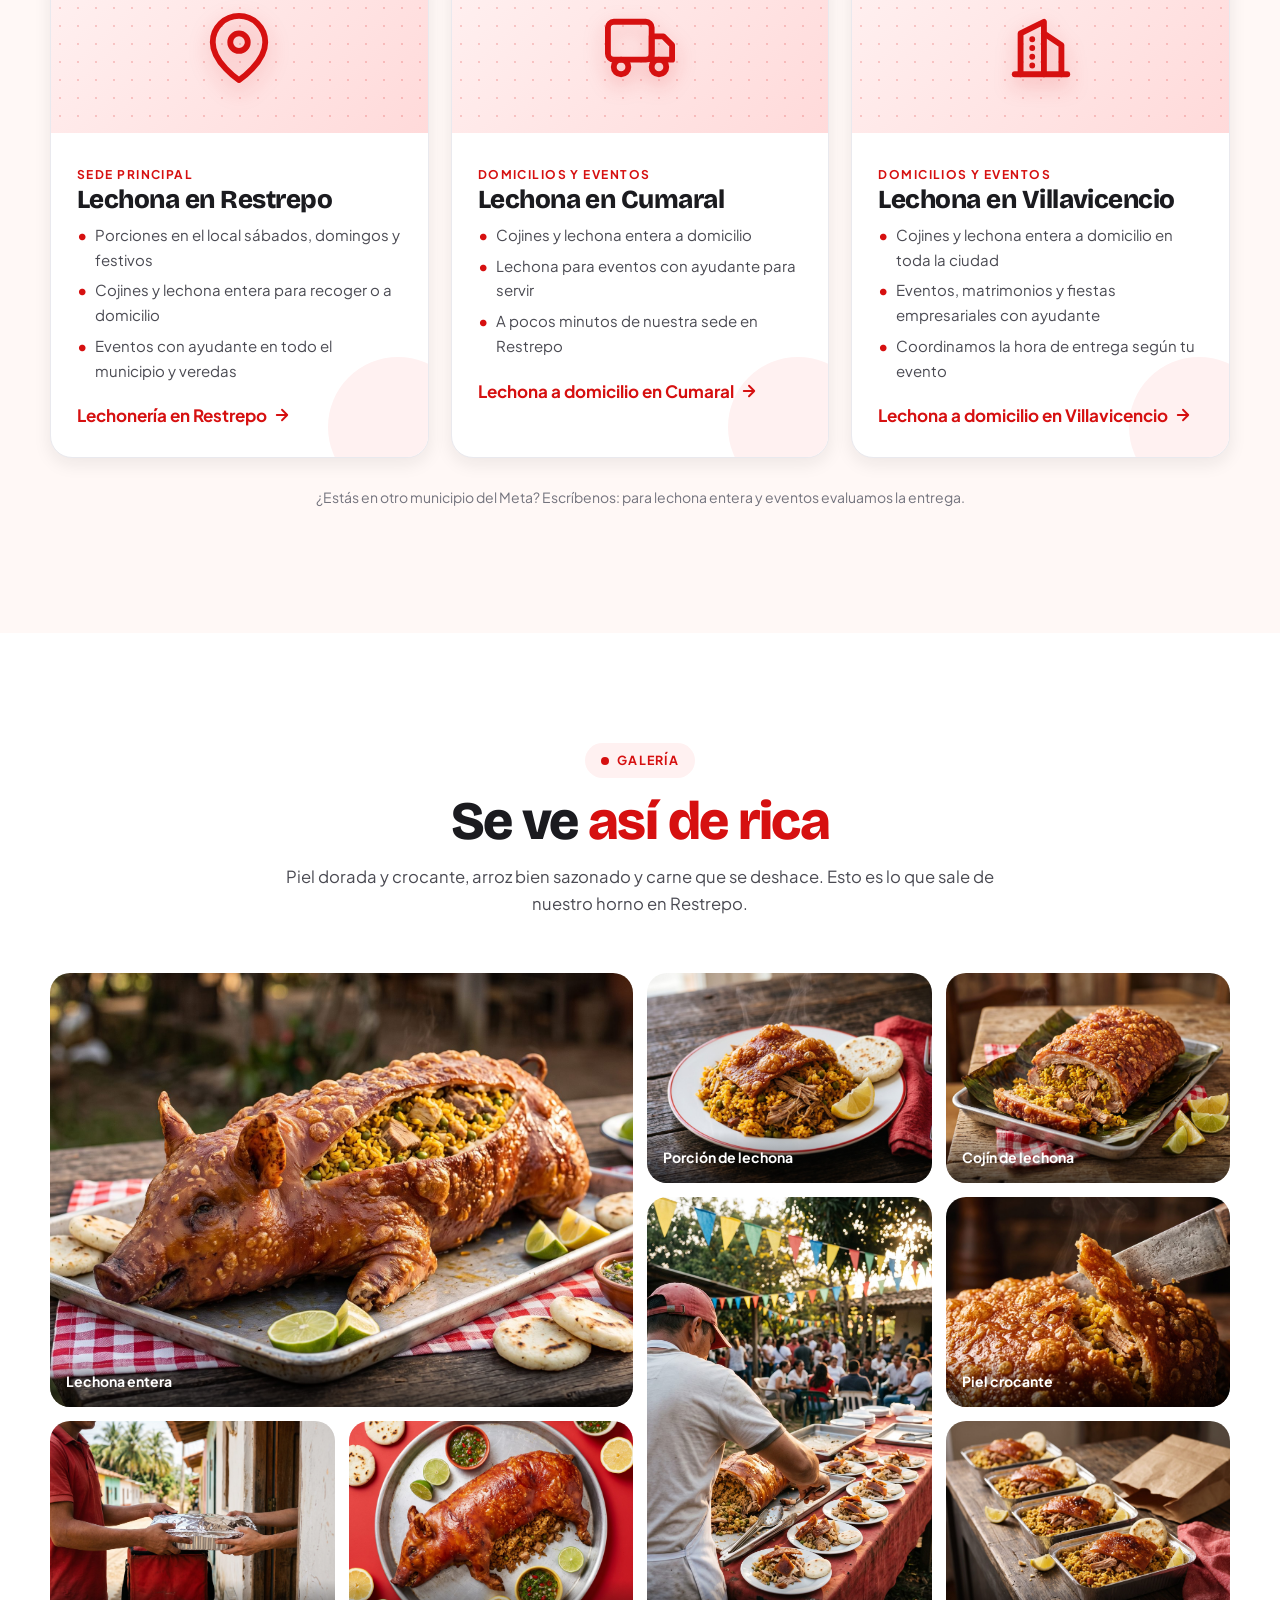
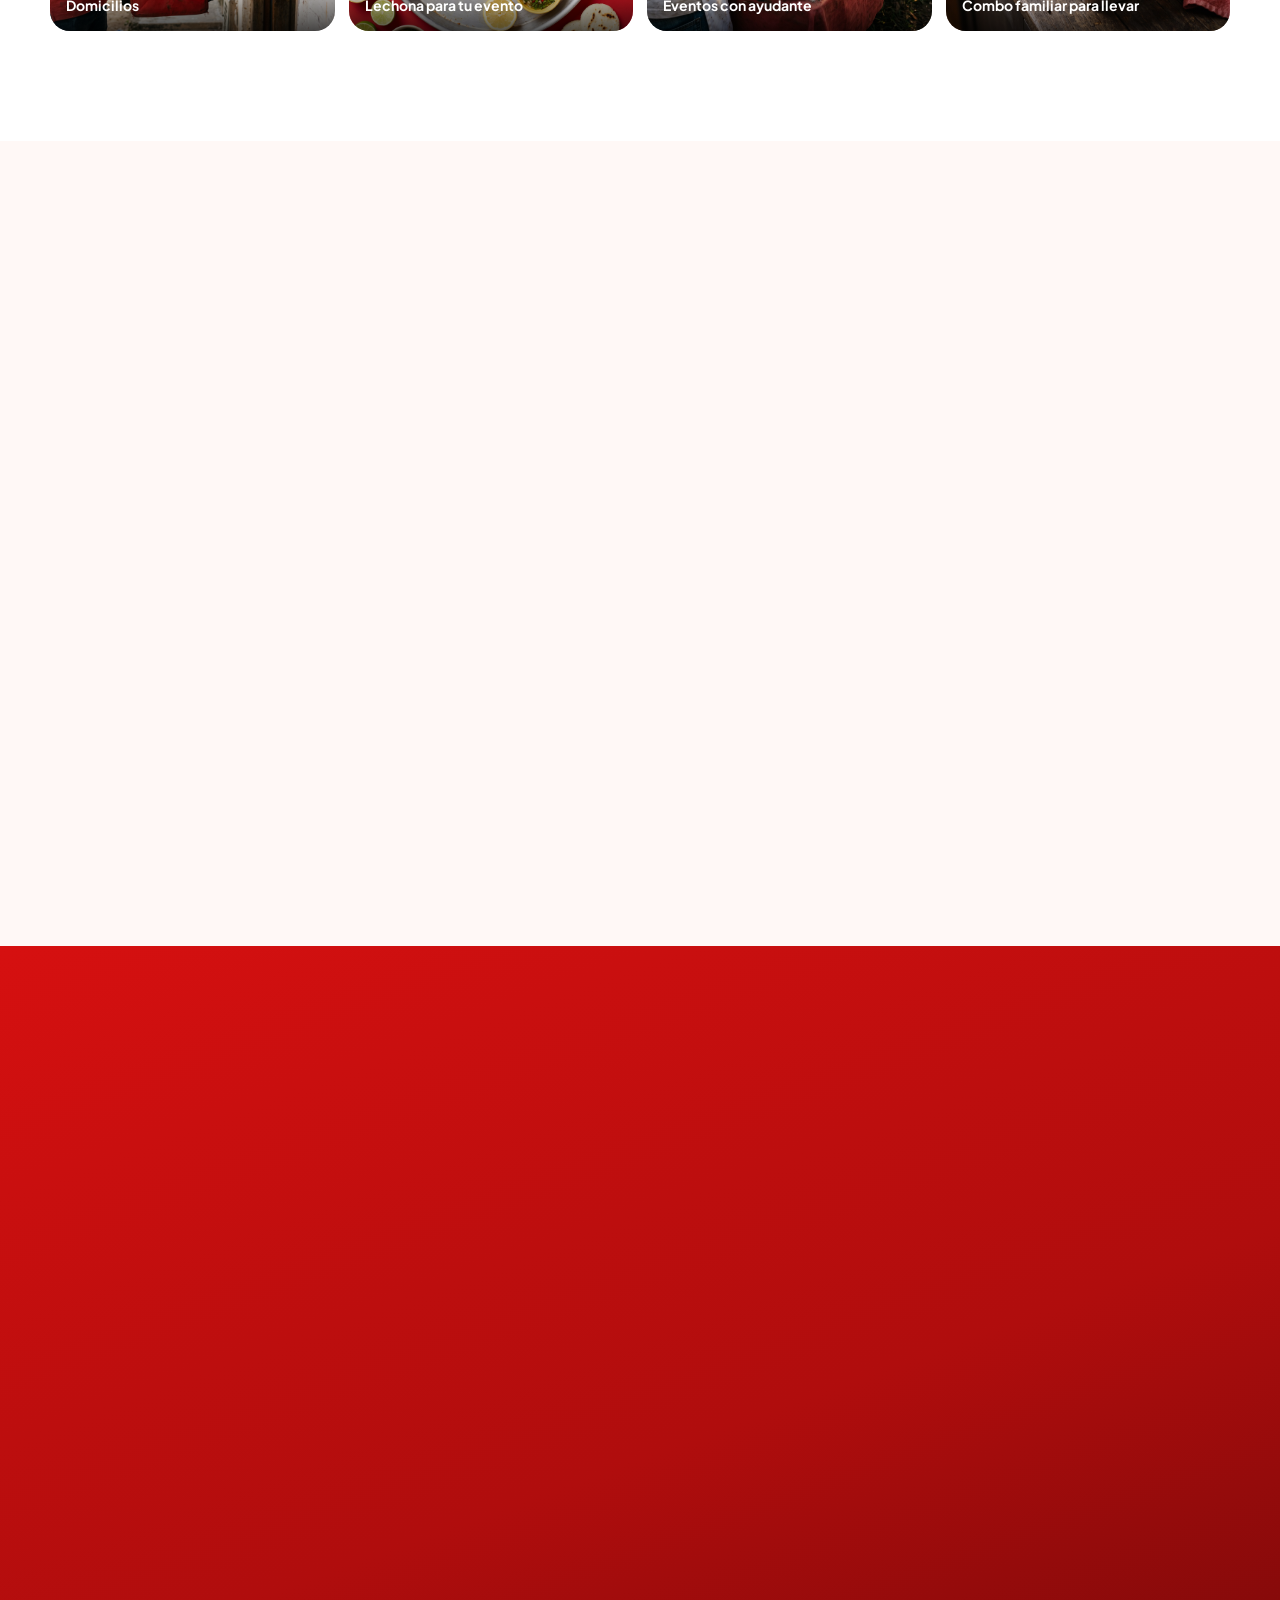
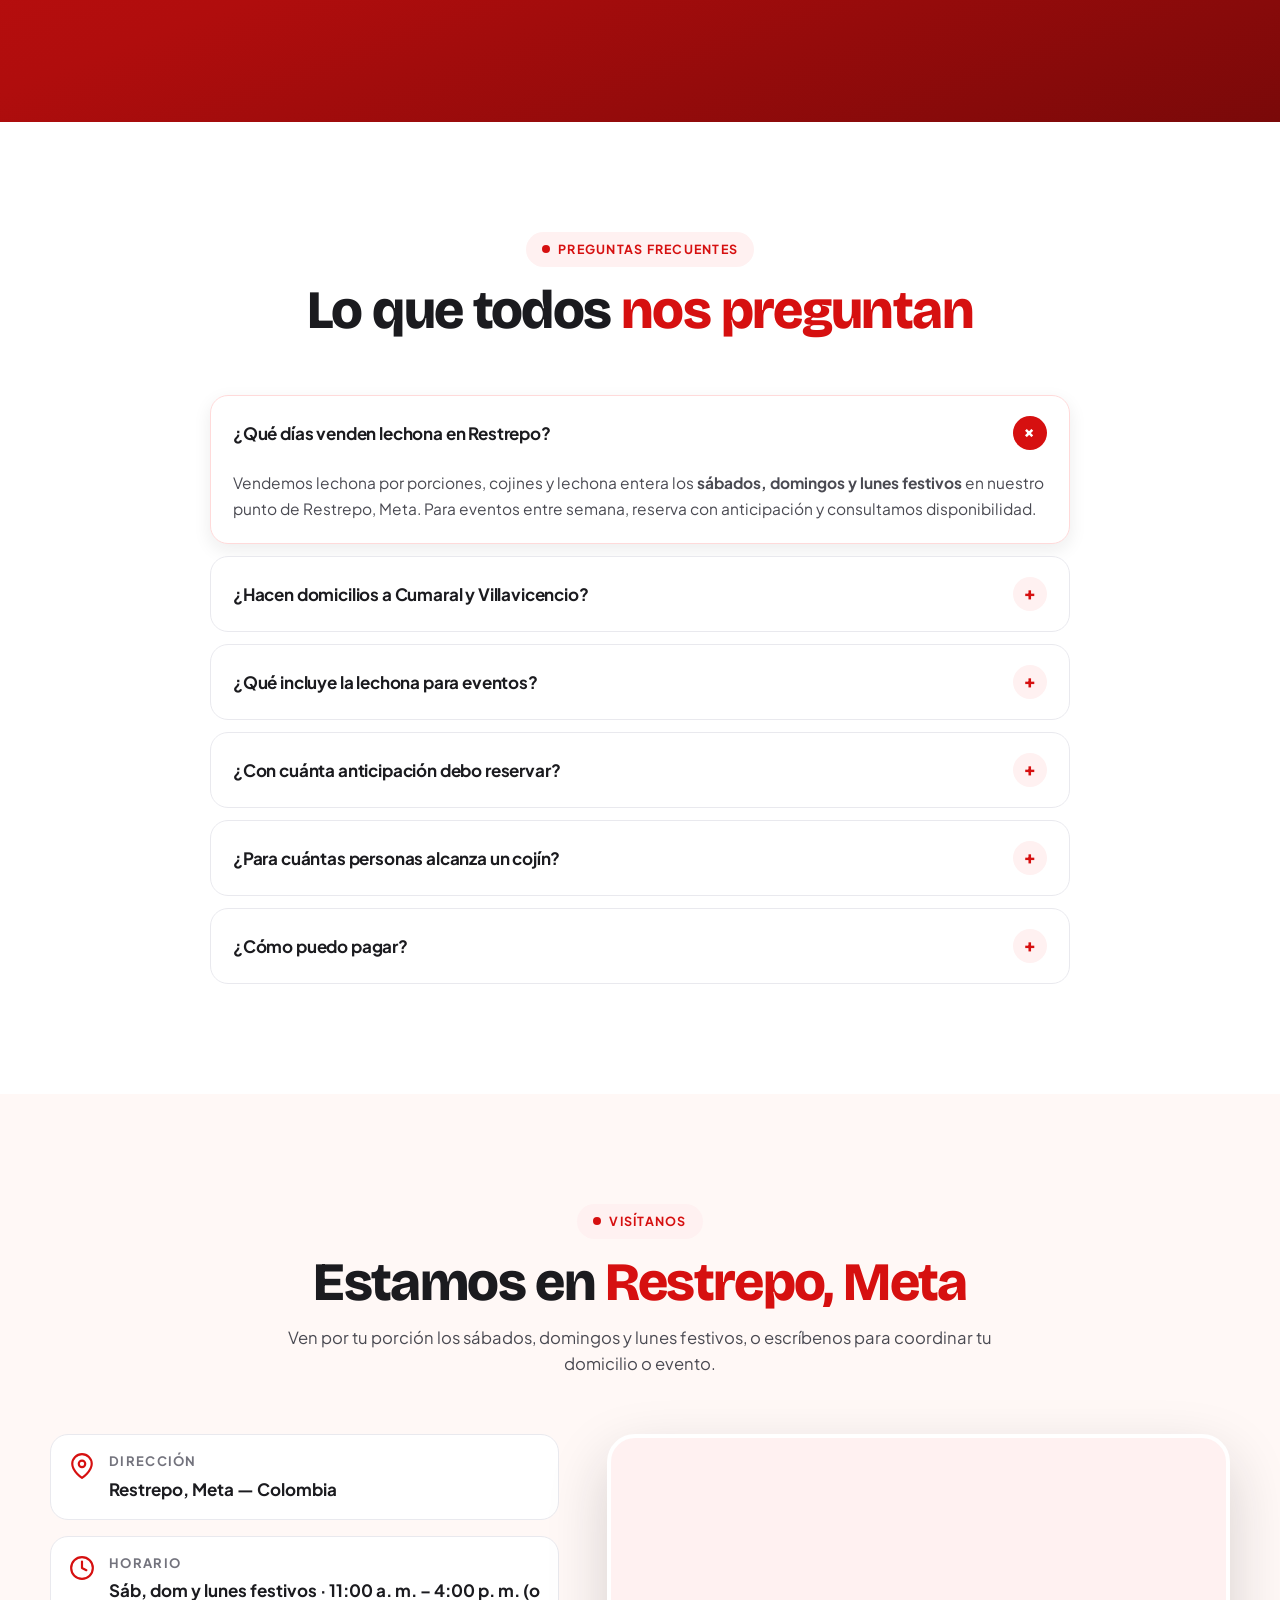
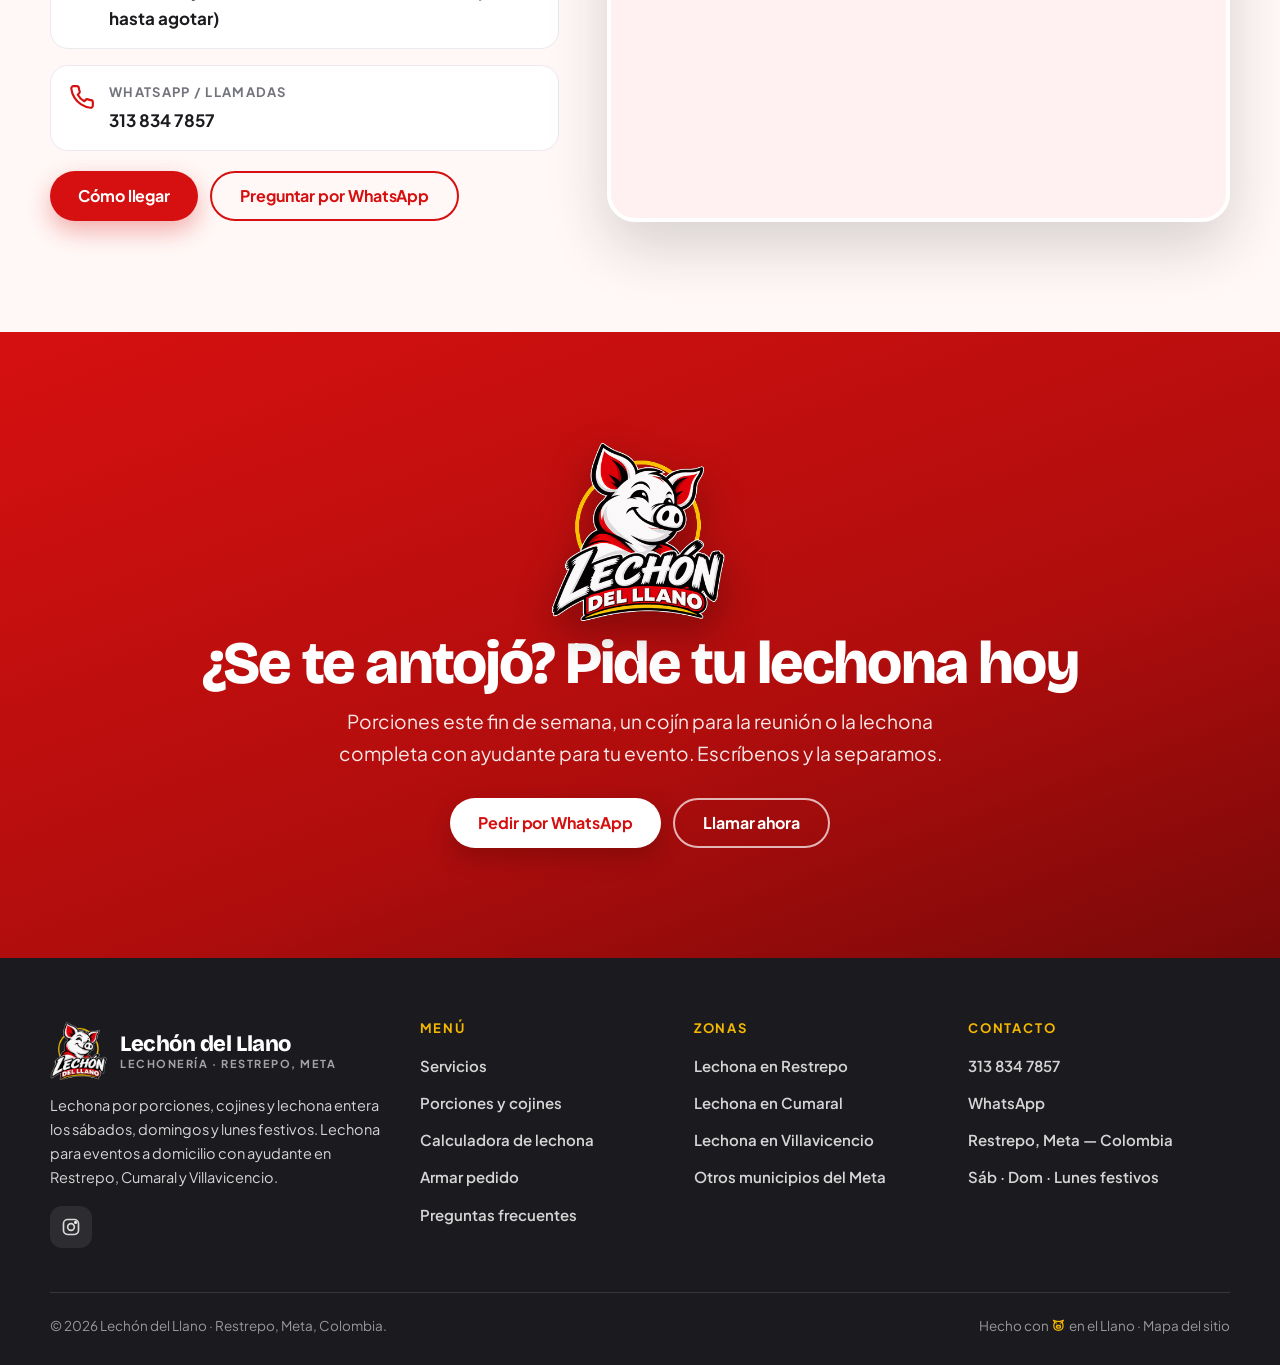
==== commit 3c803cbf: "Fotos del producto generadas con IA para la galería Ocho imágenes (lechona entera, porción, cojín, e" ====
--- a/index.html
+++ b/index.html
@@ -728,6 +728,8 @@
           <figure data-icon="torta"><img src="static/img/galeria/04-evento-lechona-villavicencio.jpg" loading="lazy" alt="Ayudante sirviendo lechona en un evento en Villavicencio"><figcaption>Eventos con ayudante</figcaption></figure>
           <figure data-icon="fuego"><img src="static/img/galeria/05-piel-crocante.jpg" loading="lazy" alt="Piel crocante de lechona"><figcaption>Piel crocante</figcaption></figure>
           <figure data-icon="moto"><img src="static/img/galeria/06-domicilio-lechona-cumaral.jpg" loading="lazy" alt="Domicilio de lechona en Cumaral"><figcaption>Domicilios</figcaption></figure>
+          <figure data-icon="estrella"><img src="static/img/galeria/07-lechona-fondo-rojo.jpg" loading="lazy" alt="Lechona entera con arepas, limón y ají sobre fondo rojo, Lechón del Llano"><figcaption>Lechona para tu evento</figcaption></figure>
+          <figure data-icon="familia"><img src="static/img/galeria/08-porciones-para-llevar.jpg" loading="lazy" alt="Cuatro porciones de lechona para llevar, combo familiar"><figcaption>Combo familiar para llevar</figcaption></figure>
         </div>
       </div>
     </section>
--- a/static/css/styles.css
+++ b/static/css/styles.css
@@ -367,7 +367,7 @@
 .zona__body li::before { content: "•"; color: var(--rojo); font-weight: 800; }
 
 /* ---------- Galería ---------- */
-.gallery { display: grid; grid-template-columns: repeat(4, 1fr); grid-auto-rows: 210px; gap: 14px; }
+.gallery { display: grid; grid-template-columns: repeat(4, 1fr); grid-auto-rows: 210px; grid-auto-flow: dense; gap: 14px; }
 .gallery figure { margin: 0; position: relative; border-radius: 20px; overflow: hidden; background: linear-gradient(145deg, var(--rojo), var(--rojo-900)); cursor: zoom-in; transform: translateZ(0); }
 .gallery figure:nth-child(1) { grid-column: span 2; grid-row: span 2; }
 .gallery figure:nth-child(4) { grid-row: span 2; }
